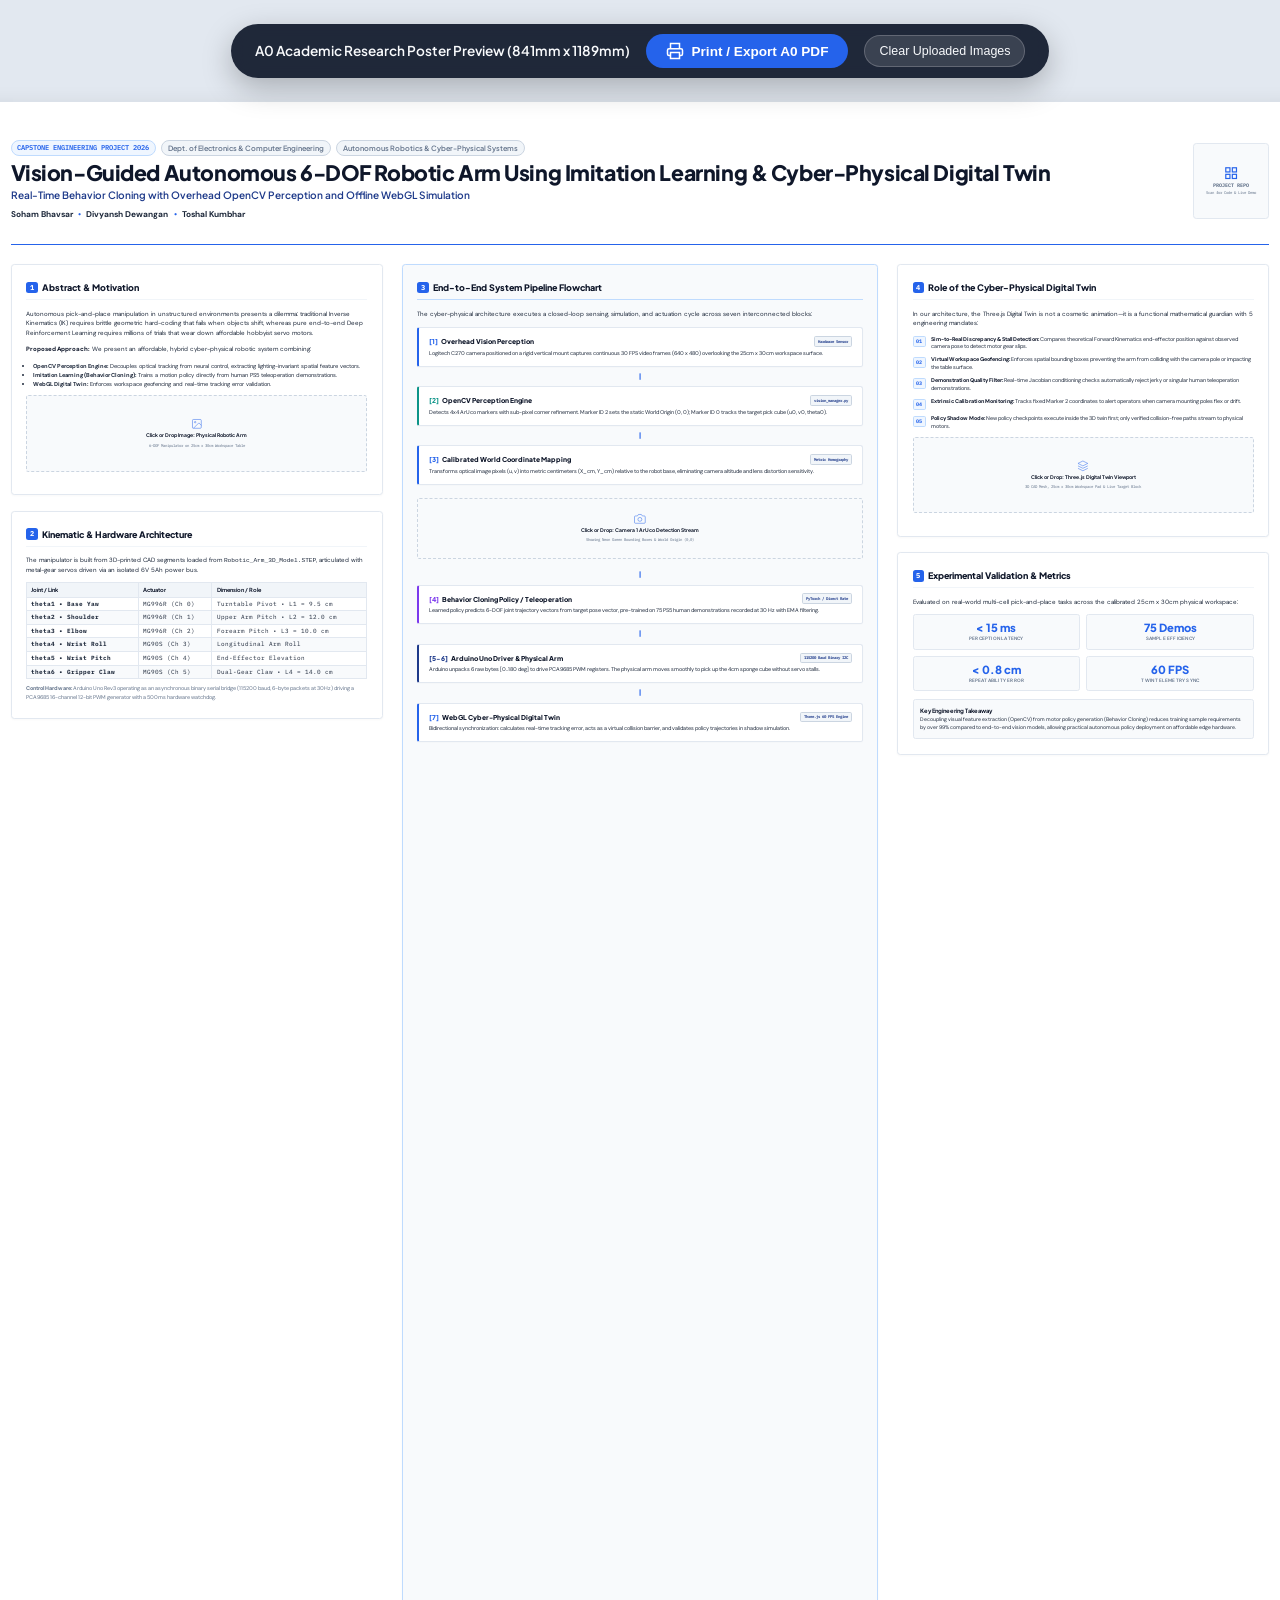
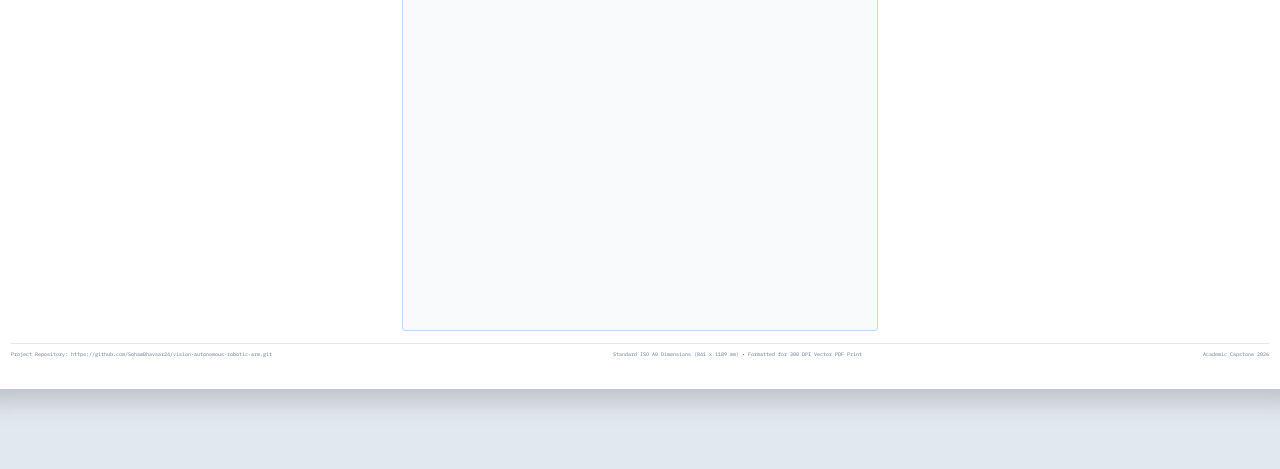
==== poster/index.html @ 055e3428 "feat(poster): decouple A0 poster into dedicated server on port 8055" ====
<!DOCTYPE html>
<html lang="en">
<head>
  <meta charset="UTF-8">
  <meta name="viewport" content="width=device-width, initial-scale=1.0">
  <title>A0 Research Poster • Vision-Guided Autonomous 6-DOF Robotic Arm</title>
  
  <link rel="preconnect" href="https://fonts.googleapis.com">
  <link rel="preconnect" href="https://fonts.gstatic.com" crossorigin>
  <link href="https://fonts.googleapis.com/css2?family=DM+Sans:ital,opsz,wght@0,9..40,400;0,9..40,600;0,9..40,700;1,9..40,400&family=IBM+Plex+Mono:wght@500;600&family=Plus+Jakarta+Sans:wght@500;600;700;800&display=swap" rel="stylesheet">

  <style>
    /* CSS PAGED MEDIA & EXACT A0 DIMENSIONS (841mm x 1189mm) */
    @page {
      size: 841mm 1189mm;
      margin: 0;
    }

    :root {
      --bg-poster: #FFFFFF;
      --bg-card: #FFFFFF;
      --bg-card-subtle: #F8FAFC;
      --border-card: #E2E8F0;
      --border-accent: #CBD5E1;
      --text-title: #0F172A;
      --text-main: #1E293B;
      --text-muted: #64748B;
      --text-light: #94A3B8;
      --accent-tech: #2563EB;
      --accent-teal: #0D9488;
      --accent-navy: #1E3A8A;
      --accent-purple: #7C3AED;
      --accent-amber: #D97706;
      --font-display: 'Plus Jakarta Sans', -apple-system, BlinkMacSystemFont, sans-serif;
      --font-body: 'DM Sans', -apple-system, BlinkMacSystemFont, sans-serif;
      --font-mono: 'IBM Plex Mono', monospace;
    }

    * {
      box-sizing: border-box;
      margin: 0;
      padding: 0;
      -webkit-print-color-adjust: exact !important;
      print-color-adjust: exact !important;
    }

    body {
      background-color: #E2E8F0;
      color: var(--text-main);
      font-family: var(--font-body);
      line-height: 1.5;
      display: flex;
      flex-direction: column;
      align-items: center;
      padding: 24px 0 80px 0;
    }

    .screen-toolbar {
      position: sticky;
      top: 16px;
      z-index: 1000;
      background: rgba(15, 23, 42, 0.92);
      backdrop-filter: blur(12px);
      padding: 10px 24px;
      border-radius: 40px;
      display: flex;
      align-items: center;
      gap: 16px;
      box-shadow: 0 10px 30px rgba(0, 0, 0, 0.25);
      margin-bottom: 24px;
    }

    .screen-toolbar span {
      color: #F8FAFC;
      font-size: 0.85rem;
      font-weight: 600;
      font-family: var(--font-display);
    }

    .btn-print {
      background: var(--accent-tech);
      color: #FFFFFF;
      border: none;
      padding: 8px 20px;
      border-radius: 20px;
      font-weight: 700;
      font-size: 0.85rem;
      cursor: pointer;
      display: flex;
      align-items: center;
      gap: 8px;
      transition: background 0.2s ease, transform 0.1s ease;
    }

    .btn-print:hover {
      background: #1D4ED8;
      transform: translateY(-1px);
    }

    .btn-reset {
      background: rgba(255, 255, 255, 0.12);
      color: #F8FAFC;
      border: 1px solid rgba(255, 255, 255, 0.2);
      padding: 8px 14px;
      border-radius: 20px;
      font-size: 0.78rem;
      cursor: pointer;
    }

    .btn-reset:hover {
      background: rgba(255, 255, 255, 0.2);
    }

    .poster-sheet {
      width: 841mm;
      min-height: 1189mm;
      max-height: 1189mm;
      background: var(--bg-poster);
      box-shadow: 0 25px 60px rgba(0, 0, 0, 0.18);
      position: relative;
      display: flex;
      flex-direction: column;
      padding: 24mm 24mm 20mm 24mm;
      overflow: hidden;
    }

    @media screen {
      body {
        transform-origin: top center;
      }
      .poster-sheet {
        zoom: 0.42;
      }
    }

    @media print {
      body {
        background: #FFFFFF !important;
        padding: 0 !important;
        margin: 0 !important;
      }
      .screen-toolbar {
        display: none !important;
      }
      .poster-sheet {
        zoom: 1 !important;
        box-shadow: none !important;
        width: 841mm !important;
        height: 1189mm !important;
        padding: 24mm 24mm 20mm 24mm !important;
      }
      .image-upload-overlay {
        display: none !important;
      }
      .image-slot-empty {
        border-style: solid !important;
        border-color: #E2E8F0 !important;
        background: #F8FAFC !important;
      }
    }

    .poster-header {
      border-bottom: 3.5px solid var(--accent-tech);
      padding-bottom: 14mm;
      margin-bottom: 12mm;
      display: grid;
      grid-template-columns: 1fr auto;
      gap: 20mm;
      align-items: center;
    }

    .header-badge-row {
      display: flex;
      align-items: center;
      gap: 12px;
      margin-bottom: 10px;
    }

    .tech-badge {
      display: inline-flex;
      align-items: center;
      gap: 6px;
      padding: 4px 14px;
      background: #EFF6FF;
      color: var(--accent-tech);
      border: 1.5px solid #BFDBFE;
      border-radius: 20px;
      font-family: var(--font-mono);
      font-size: 13pt;
      font-weight: 600;
    }

    .dept-badge {
      display: inline-flex;
      align-items: center;
      padding: 4px 14px;
      background: #F1F5F9;
      color: var(--text-muted);
      border: 1.5px solid #CBD5E1;
      border-radius: 20px;
      font-family: var(--font-display);
      font-size: 13pt;
      font-weight: 600;
    }

    .poster-title {
      font-family: var(--font-display);
      font-size: 38pt;
      font-weight: 800;
      line-height: 1.14;
      color: var(--text-title);
      letter-spacing: -0.02em;
      margin-bottom: 8px;
    }

    .poster-subtitle {
      font-family: var(--font-display);
      font-size: 18pt;
      font-weight: 600;
      color: var(--accent-navy);
      margin-bottom: 14px;
    }

    .poster-authors {
      font-size: 15pt;
      color: var(--text-main);
      font-weight: 600;
    }

    .poster-authors span {
      color: var(--accent-tech);
      margin: 0 8px;
    }

    .header-logo-box {
      text-align: right;
      display: flex;
      flex-direction: column;
      align-items: flex-end;
      gap: 8px;
    }

    .qr-placeholder {
      width: 48mm;
      height: 48mm;
      border: 2px solid var(--border-card);
      border-radius: 8px;
      background: #F8FAFC;
      display: flex;
      flex-direction: column;
      align-items: center;
      justify-content: center;
      font-family: var(--font-mono);
      font-size: 9pt;
      color: var(--text-muted);
      text-align: center;
      padding: 8px;
    }

    .poster-grid {
      display: grid;
      grid-template-columns: 1fr 1.28fr 1fr;
      gap: 12mm;
      flex: 1;
    }

    .poster-column {
      display: flex;
      flex-direction: column;
      gap: 10mm;
    }

    .poster-card {
      background: var(--bg-card);
      border: 2px solid var(--border-card);
      border-radius: 8px;
      padding: 10mm 9mm;
      position: relative;
      box-shadow: 0 2px 6px rgba(0, 0, 0, 0.03);
    }

    .poster-card.highlight {
      border-color: #BFDBFE;
      background: #F8FAFC;
    }

    .card-heading {
      font-family: var(--font-display);
      font-size: 16pt;
      font-weight: 800;
      color: var(--text-title);
      display: flex;
      align-items: center;
      gap: 10px;
      margin-bottom: 6mm;
      border-bottom: 2px solid #F1F5F9;
      padding-bottom: 3mm;
    }

    .card-heading .heading-num {
      background: var(--accent-tech);
      color: #FFFFFF;
      width: 28px;
      height: 28px;
      border-radius: 6px;
      display: inline-flex;
      align-items: center;
      justify-content: center;
      font-size: 12pt;
      font-family: var(--font-mono);
      font-weight: 700;
    }

    .card-text {
      font-size: 11pt;
      color: var(--text-main);
      line-height: 1.6;
      margin-bottom: 4mm;
    }

    .card-text strong {
      color: var(--text-title);
      font-weight: 700;
    }

    .specs-table {
      width: 100%;
      border-collapse: collapse;
      font-size: 10pt;
      margin: 4mm 0;
    }

    .specs-table th {
      background: #F1F5F9;
      color: var(--text-title);
      font-family: var(--font-display);
      font-weight: 700;
      text-align: left;
      padding: 6px 10px;
      border: 1px solid var(--border-card);
    }

    .specs-table td {
      padding: 5px 10px;
      border: 1px solid var(--border-card);
      font-family: var(--font-mono);
      color: var(--text-main);
    }

    .specs-table tr:nth-child(even) {
      background: #F8FAFC;
    }

    .flowchart-container {
      display: flex;
      flex-direction: column;
      gap: 4.5mm;
    }

    .flow-block {
      background: #FFFFFF;
      border: 2px solid var(--border-card);
      border-left: 6px solid var(--accent-tech);
      border-radius: 6px;
      padding: 5mm 6mm;
      box-shadow: 0 2px 4px rgba(0, 0, 0, 0.02);
      position: relative;
    }

    .flow-block.accent-teal {
      border-left-color: var(--accent-teal);
    }

    .flow-block.accent-navy {
      border-left-color: var(--accent-navy);
    }

    .flow-block.accent-purple {
      border-left-color: var(--accent-purple);
    }

    .flow-block-header {
      display: flex;
      justify-content: space-between;
      align-items: center;
      margin-bottom: 2mm;
    }

    .flow-block-title {
      font-family: var(--font-display);
      font-size: 12pt;
      font-weight: 800;
      color: var(--text-title);
      display: flex;
      align-items: center;
      gap: 8px;
    }

    .flow-block-tag {
      font-family: var(--font-mono);
      font-size: 8pt;
      font-weight: 600;
      background: #F1F5F9;
      color: var(--accent-navy);
      padding: 2px 8px;
      border-radius: 4px;
      border: 1px solid #CBD5E1;
    }

    .flow-block-desc {
      font-size: 9.8pt;
      color: var(--text-main);
      line-height: 1.45;
    }

    .flow-arrow-down {
      display: flex;
      justify-content: center;
      align-items: center;
      color: var(--accent-tech);
      font-weight: 800;
      font-size: 14pt;
      margin: -2mm 0;
    }

    .metrics-grid {
      display: grid;
      grid-template-columns: 1fr 1fr;
      gap: 4mm;
      margin-top: 3mm;
    }

    .metric-card {
      background: #F8FAFC;
      border: 1.5px solid var(--border-card);
      border-radius: 6px;
      padding: 4mm;
      text-align: center;
    }

    .metric-val {
      font-family: var(--font-display);
      font-size: 20pt;
      font-weight: 800;
      color: var(--accent-tech);
      line-height: 1.1;
    }

    .metric-label {
      font-size: 8.5pt;
      color: var(--text-muted);
      font-weight: 600;
      text-transform: uppercase;
      letter-spacing: 0.04em;
      margin-top: 3px;
    }

    .twin-function-item {
      display: flex;
      gap: 10px;
      margin-bottom: 3.5mm;
      align-items: flex-start;
    }

    .twin-fn-num {
      background: #EFF6FF;
      color: var(--accent-tech);
      font-family: var(--font-mono);
      font-size: 9pt;
      font-weight: 700;
      padding: 2px 7px;
      border-radius: 4px;
      border: 1px solid #BFDBFE;
      margin-top: 1px;
    }

    .twin-fn-body {
      font-size: 9.8pt;
      color: var(--text-main);
      line-height: 1.4;
    }

    .twin-fn-body strong {
      color: var(--text-title);
    }

    .image-slot {
      position: relative;
      width: 100%;
      height: 48mm;
      border: 2px dashed #CBD5E1;
      border-radius: 6px;
      background: #F8FAFC;
      overflow: hidden;
      margin: 4mm 0;
      display: flex;
      flex-direction: column;
      align-items: center;
      justify-content: center;
      cursor: pointer;
      transition: border-color 0.2s, background-color 0.2s;
    }

    .image-slot:hover {
      border-color: var(--accent-tech);
      background-color: #EFF6FF;
    }

    .image-slot.has-image {
      border-style: solid;
      border-color: var(--border-card);
      background: #FFFFFF;
    }

    .image-slot img {
      width: 100%;
      height: 100%;
      object-fit: cover;
      display: none;
    }

    .image-slot.has-image img {
      display: block;
    }

    .image-slot-empty {
      display: flex;
      flex-direction: column;
      align-items: center;
      justify-content: center;
      padding: 10px;
      text-align: center;
      gap: 6px;
      pointer-events: none;
    }

    .image-slot.has-image .image-slot-empty {
      display: none;
    }

    .slot-icon {
      width: 28px;
      height: 28px;
      stroke: var(--accent-tech);
      fill: none;
    }

    .slot-label {
      font-size: 9pt;
      font-weight: 700;
      color: var(--text-title);
      font-family: var(--font-display);
    }

    .slot-hint {
      font-size: 7.5pt;
      color: var(--text-muted);
      font-family: var(--font-mono);
    }

    .image-upload-overlay {
      position: absolute;
      bottom: 6px;
      right: 6px;
      background: rgba(15, 23, 42, 0.85);
      color: #FFFFFF;
      font-size: 7.5pt;
      font-family: var(--font-mono);
      padding: 3px 8px;
      border-radius: 4px;
      opacity: 0;
      transition: opacity 0.2s ease;
      pointer-events: none;
    }

    .image-slot:hover .image-upload-overlay {
      opacity: 1;
    }

    .hidden-file-input {
      display: none;
    }

    .poster-footer {
      border-top: 2px solid var(--border-card);
      margin-top: 8mm;
      padding-top: 4mm;
      display: flex;
      justify-content: space-between;
      align-items: center;
      font-size: 8.5pt;
      color: var(--text-muted);
      font-family: var(--font-mono);
    }
  </style>
</head>
<body>

  <div class="screen-toolbar">
    <span>A0 Academic Research Poster Preview (841mm x 1189mm)</span>
    <button class="btn-print" onclick="window.print()">
      <svg width="18" height="18" viewBox="0 0 24 24" fill="none" stroke="currentColor" stroke-width="2"><path d="M6 9V2h12v7"></path><path d="M6 18H4a2 2 0 0 1-2-2v-5a2 2 0 0 1 2-2h16a2 2 0 0 1 2 2v5a2 2 0 0 1-2 2h-2"></path><rect x="6" y="14" width="12" height="8"></rect></svg>
      Print / Export A0 PDF
    </button>
    <button class="btn-reset" onclick="resetAllImages()">Clear Uploaded Images</button>
  </div>

  <div class="poster-sheet" id="posterRoot">

    <header class="poster-header">
      <div>
        <div class="header-badge-row">
          <span class="tech-badge">CAPSTONE ENGINEERING PROJECT 2026</span>
          <span class="dept-badge">Dept. of Electronics & Computer Engineering</span>
          <span class="dept-badge">Autonomous Robotics & Cyber-Physical Systems</span>
        </div>
        <h1 class="poster-title">
          Vision-Guided Autonomous 6-DOF Robotic Arm Using Imitation Learning & Cyber-Physical Digital Twin
        </h1>
        <div class="poster-subtitle">
          Real-Time Behavior Cloning with Overhead OpenCV Perception and Offline WebGL Simulation
        </div>
        <div class="poster-authors">
          <strong>Soham Bhavsar</strong> <span>•</span> 
          <strong>Divyansh Dewangan</strong> <span>•</span> 
          <strong>Toshal Kumbhar</strong>
        </div>
      </div>

      <div class="header-logo-box">
        <div class="qr-placeholder">
          <svg width="34" height="34" viewBox="0 0 24 24" fill="none" stroke="#2563EB" stroke-width="2" style="margin-bottom: 4px;"><rect x="3" y="3" width="7" height="7"></rect><rect x="14" y="3" width="7" height="7"></rect><rect x="14" y="14" width="7" height="7"></rect><rect x="3" y="14" width="7" height="7"></rect></svg>
          <div><strong>PROJECT REPO</strong></div>
          <div style="font-size: 7.5pt; color: #64748B;">Scan for Code & Live Demo</div>
        </div>
      </div>
    </header>

    <div class="poster-grid">

      <div class="poster-column">

        <section class="poster-card">
          <h2 class="card-heading">
            <span class="heading-num">1</span> Abstract & Motivation
          </h2>
          <p class="card-text">
            Autonomous pick-and-place manipulation in unstructured environments presents a dilemma: traditional Inverse Kinematics (IK) requires brittle geometric hard-coding that fails when objects shift, whereas pure end-to-end Deep Reinforcement Learning requires millions of trials that wear down affordable hobbyist servo motors.
          </p>
          <p class="card-text">
            <strong>Proposed Approach:</strong> We present an affordable, hybrid cyber-physical robotic system combining:
          </p>
          <ul style="font-size: 10.2pt; padding-left: 18px; margin-bottom: 4mm; color: var(--text-main); line-height: 1.6;">
            <li><strong>OpenCV Perception Engine:</strong> Decouples optical tracking from neural control, extracting lighting-invariant spatial feature vectors.</li>
            <li><strong>Imitation Learning (Behavior Cloning):</strong> Trains a motion policy directly from human PS5 teleoperation demonstrations.</li>
            <li><strong>WebGL Digital Twin:</strong> Enforces workspace geofencing and real-time tracking error validation.</li>
          </ul>

          <div class="image-slot" id="slot-robot" onclick="triggerFileInput('input-robot')">
            <input type="file" id="input-robot" class="hidden-file-input" accept="image/*" onchange="handleFileSelect(event, 'slot-robot')">
            <img src="" alt="Physical Robot Arm Setup" id="img-slot-robot">
            <div class="image-slot-empty">
              <svg class="slot-icon" viewBox="0 0 24 24"><rect x="3" y="3" width="18" height="18" rx="2" ry="2"></rect><circle cx="8.5" cy="8.5" r="1.5"></circle><polyline points="21 15 16 10 5 21"></polyline></svg>
              <div class="slot-label">Click or Drop Image: Physical Robotic Arm</div>
              <div class="slot-hint">6-DOF Manipulator on 25cm x 30cm Workspace Table</div>
            </div>
            <div class="image-upload-overlay">Change Image</div>
          </div>
        </section>

        <section class="poster-card">
          <h2 class="card-heading">
            <span class="heading-num">2</span> Kinematic & Hardware Architecture
          </h2>
          <p class="card-text">
            The manipulator is built from 3D-printed CAD segments loaded from <code>Robotic_Arm_3D_Model.STEP</code>, articulated with metal-gear servos driven via an isolated 6V 5Ah power bus.
          </p>

          <table class="specs-table">
            <thead>
              <tr>
                <th>Joint / Link</th>
                <th>Actuator</th>
                <th>Dimension / Role</th>
              </tr>
            </thead>
            <tbody>
              <tr>
                <td><strong>theta1 • Base Yaw</strong></td>
                <td>MG996R (Ch 0)</td>
                <td>Turntable Pivot • L1 = 9.5 cm</td>
              </tr>
              <tr>
                <td><strong>theta2 • Shoulder</strong></td>
                <td>MG996R (Ch 1)</td>
                <td>Upper Arm Pitch • L2 = 12.0 cm</td>
              </tr>
              <tr>
                <td><strong>theta3 • Elbow</strong></td>
                <td>MG996R (Ch 2)</td>
                <td>Forearm Pitch • L3 = 10.0 cm</td>
              </tr>
              <tr>
                <td><strong>theta4 • Wrist Roll</strong></td>
                <td>MG90S (Ch 3)</td>
                <td>Longitudinal Arm Roll</td>
              </tr>
              <tr>
                <td><strong>theta5 • Wrist Pitch</strong></td>
                <td>MG90S (Ch 4)</td>
                <td>End-Effector Elevation</td>
              </tr>
              <tr>
                <td><strong>theta6 • Gripper Claw</strong></td>
                <td>MG90S (Ch 5)</td>
                <td>Dual-Gear Claw • L4 = 14.0 cm</td>
              </tr>
            </tbody>
          </table>

          <div style="margin-top: 3mm; font-size: 9.8pt; color: var(--text-muted); line-height: 1.5;">
            <strong>Control Hardware:</strong> Arduino Uno Rev3 operating as an asynchronous binary serial bridge (115200 baud, 6-byte packets at 30Hz) driving a PCA9685 16-channel 12-bit PWM generator with a 500ms hardware watchdog.
          </div>
        </section>

      </div>

      <div class="poster-column">

        <section class="poster-card highlight" style="flex: 1;">
          <h2 class="card-heading" style="border-bottom-color: #BFDBFE;">
            <span class="heading-num">3</span> End-to-End System Pipeline Flowchart
          </h2>
          <p class="card-text" style="margin-bottom: 5mm;">
            The cyber-physical architecture executes a closed-loop sensing, simulation, and actuation cycle across seven interconnected blocks:
          </p>

          <div class="flowchart-container">

            <div class="flow-block">
              <div class="flow-block-header">
                <span class="flow-block-title">
                  <span style="color: var(--accent-tech);">[1]</span> Overhead Vision Perception
                </span>
                <span class="flow-block-tag">Hardware Sensor</span>
              </div>
              <p class="flow-block-desc">
                Logitech C270 camera positioned on a rigid vertical mount captures continuous 30 FPS video frames (640 x 480) overlooking the 25cm x 30cm workspace surface.
              </p>
            </div>

            <div class="flow-arrow-down">|</div>

            <div class="flow-block accent-teal">
              <div class="flow-block-header">
                <span class="flow-block-title">
                  <span style="color: var(--accent-teal);">[2]</span> OpenCV Perception Engine
                </span>
                <span class="flow-block-tag">vision_manager.py</span>
              </div>
              <p class="flow-block-desc">
                Detects 4x4 ArUco markers with sub-pixel corner refinement. Marker ID 2 sets the static World Origin (0, 0); Marker ID 0 tracks the target pick cube (u0, v0, theta0).
              </p>
            </div>

            <div class="flow-arrow-down">|</div>

            <div class="flow-block">
              <div class="flow-block-header">
                <span class="flow-block-title">
                  <span style="color: var(--accent-tech);">[3]</span> Calibrated World Coordinate Mapping
                </span>
                <span class="flow-block-tag">Metric Homography</span>
              </div>
              <p class="flow-block-desc">
                Transforms optical image pixels (u, v) into metric centimeters (X_cm, Y_cm) relative to the robot base, eliminating camera altitude and lens distortion sensitivity.
              </p>
            </div>

            <div class="image-slot" style="height: 38mm;" id="slot-vision" onclick="triggerFileInput('input-vision')">
              <input type="file" id="input-vision" class="hidden-file-input" accept="image/*" onchange="handleFileSelect(event, 'slot-vision')">
              <img src="" alt="Perception Stream with Bounding Box" id="img-slot-vision">
              <div class="image-slot-empty">
                <svg class="slot-icon" viewBox="0 0 24 24"><path d="M23 19a2 2 0 0 1-2 2H3a2 2 0 0 1-2-2V8a2 2 0 0 1 2-2h4l2-3h6l2 3h4a2 2 0 0 1 2 2z"></path><circle cx="12" cy="13" r="4"></circle></svg>
                <div class="slot-label">Click or Drop: Camera 1 ArUco Detection Stream</div>
                <div class="slot-hint">Showing Neon Green Bounding Boxes & World Origin (0,0)</div>
              </div>
              <div class="image-upload-overlay">Change Image</div>
            </div>

            <div class="flow-arrow-down">|</div>

            <div class="flow-block accent-purple">
              <div class="flow-block-header">
                <span class="flow-block-title">
                  <span style="color: var(--accent-purple);">[4]</span> Behavior Cloning Policy / Teleoperation
                </span>
                <span class="flow-block-tag">PyTorch / Direct Rate</span>
              </div>
              <p class="flow-block-desc">
                Learned policy predicts 6-DOF joint trajectory vectors from target pose vector, pre-trained on 75 PS5 human demonstrations recorded at 30 Hz with EMA filtering.
              </p>
            </div>

            <div class="flow-arrow-down">|</div>

            <div class="flow-block accent-navy">
              <div class="flow-block-header">
                <span class="flow-block-title">
                  <span style="color: var(--accent-navy);">[5-6]</span> Arduino Uno Driver & Physical Arm
                </span>
                <span class="flow-block-tag">115200 Baud Binary I2C</span>
              </div>
              <p class="flow-block-desc">
                Arduino unpacks 6 raw bytes [0..180 deg] to drive PCA9685 PWM registers. The physical arm moves smoothly to pick up the 4cm sponge cube without servo stalls.
              </p>
            </div>

            <div class="flow-arrow-down">|</div>

            <div class="flow-block">
              <div class="flow-block-header">
                <span class="flow-block-title">
                  <span style="color: var(--accent-tech);">[7]</span> WebGL Cyber-Physical Digital Twin
                </span>
                <span class="flow-block-tag">Three.js 60 FPS Engine</span>
              </div>
              <p class="flow-block-desc">
                Bidirectional synchronization: calculates real-time tracking error, acts as a virtual collision barrier, and validates policy trajectories in shadow simulation.
              </p>
            </div>

          </div>
        </section>

      </div>

      <div class="poster-column">

        <section class="poster-card">
          <h2 class="card-heading">
            <span class="heading-num">4</span> Role of the Cyber-Physical Digital Twin
          </h2>
          <p class="card-text">
            In our architecture, the Three.js Digital Twin is not a cosmetic animation—it is a functional mathematical guardian with 5 engineering mandates:
          </p>

          <div class="twin-function-item">
            <span class="twin-fn-num">01</span>
            <div class="twin-fn-body">
              <strong>Sim-to-Real Discrepancy & Stall Detection:</strong> Compares theoretical Forward Kinematics end-effector position against observed camera pose to detect motor gear slips.
            </div>
          </div>

          <div class="twin-function-item">
            <span class="twin-fn-num">02</span>
            <div class="twin-fn-body">
              <strong>Virtual Workspace Geofencing:</strong> Enforces spatial bounding boxes preventing the arm from colliding with the camera pole or impacting the table surface.
            </div>
          </div>

          <div class="twin-function-item">
            <span class="twin-fn-num">03</span>
            <div class="twin-fn-body">
              <strong>Demonstration Quality Filter:</strong> Real-time Jacobian conditioning checks automatically reject jerky or singular human teleoperation demonstrations.
            </div>
          </div>

          <div class="twin-function-item">
            <span class="twin-fn-num">04</span>
            <div class="twin-fn-body">
              <strong>Extrinsic Calibration Monitoring:</strong> Tracks fixed Marker 2 coordinates to alert operators when camera mounting poles flex or drift.
            </div>
          </div>

          <div class="twin-function-item">
            <span class="twin-fn-num">05</span>
            <div class="twin-fn-body">
              <strong>Policy Shadow Mode:</strong> New policy checkpoints execute inside the 3D twin first; only verified collision-free paths stream to physical motors.
            </div>
          </div>

          <div class="image-slot" id="slot-twin" onclick="triggerFileInput('input-twin')">
            <input type="file" id="input-twin" class="hidden-file-input" accept="image/*" onchange="handleFileSelect(event, 'slot-twin')">
            <img src="" alt="Three.js Digital Twin Viewport" id="img-slot-twin">
            <div class="image-slot-empty">
              <svg class="slot-icon" viewBox="0 0 24 24"><polygon points="12 2 2 7 12 12 22 7 12 2"></polygon><polyline points="2 17 12 22 22 17"></polyline><polyline points="2 12 12 17 22 12"></polyline></svg>
              <div class="slot-label">Click or Drop: Three.js Digital Twin Viewport</div>
              <div class="slot-hint">3D CAD Mesh, 25cm x 30cm Workspace Pad & Live Target Block</div>
            </div>
            <div class="image-upload-overlay">Change Image</div>
          </div>
        </section>

        <section class="poster-card">
          <h2 class="card-heading">
            <span class="heading-num">5</span> Experimental Validation & Metrics
          </h2>
          <p class="card-text">
            Evaluated on real-world multi-cell pick-and-place tasks across the calibrated 25cm x 30cm physical workspace:
          </p>

          <div class="metrics-grid">
            <div class="metric-card">
              <div class="metric-val">&lt; 15 ms</div>
              <div class="metric-label">Perception Latency</div>
            </div>
            <div class="metric-card">
              <div class="metric-val">75 Demos</div>
              <div class="metric-label">Sample Efficiency</div>
            </div>
            <div class="metric-card">
              <div class="metric-val">&lt; 0.8 cm</div>
              <div class="metric-label">Repeatability Error</div>
            </div>
            <div class="metric-card">
              <div class="metric-val">60 FPS</div>
              <div class="metric-label">Twin Telemetry Sync</div>
            </div>
          </div>

          <div style="margin-top: 5mm; background: #F8FAFC; border: 1px solid var(--border-card); border-radius: 6px; padding: 4mm;">
            <div style="font-family: var(--font-display); font-size: 10.5pt; font-weight: 700; color: var(--text-title); margin-bottom: 2px;">
              Key Engineering Takeaway
            </div>
            <p style="font-size: 9.3pt; color: var(--text-main); line-height: 1.45;">
              Decoupling visual feature extraction (OpenCV) from motor policy generation (Behavior Cloning) reduces training sample requirements by over 99% compared to end-to-end vision models, allowing practical autonomous policy deployment on affordable edge hardware.
            </p>
          </div>
        </section>

      </div>

    </div>

    <footer class="poster-footer">
      <div>Project Repository: https://github.com/SohamBhavsar24/vision-autonomous-robotic-arm.git</div>
      <div>Standard ISO A0 Dimensions (841 x 1189 mm) • Formatted for 300 DPI Vector PDF Print</div>
      <div>Academic Capstone 2026</div>
    </footer>

  </div>

  <script>
    const STORAGE_KEY_PREFIX = 'dt_poster_img_';

    function triggerFileInput(inputId) {
      const input = document.getElementById(inputId);
      if (input) input.click();
    }

    function handleFileSelect(event, slotId) {
      const file = event.target.files[0];
      if (!file) return;

      const reader = new FileReader();
      reader.onload = function(e) {
        const base64Data = e.target.result;
        setImageInSlot(slotId, base64Data);
        try {
          localStorage.setItem(STORAGE_KEY_PREFIX + slotId, base64Data);
        } catch (err) {
          console.warn('Image size too large for localStorage caching:', err);
        }
      };
      reader.readAsDataURL(file);
    }

    function setImageInSlot(slotId, src) {
      const slot = document.getElementById(slotId);
      const img = document.getElementById('img-' + slotId);
      if (slot && img) {
        img.src = src;
        slot.classList.add('has-image');
      }
    }

    function loadSavedImages() {
      ['slot-robot', 'slot-vision', 'slot-twin'].forEach(slotId => {
        try {
          const cached = localStorage.getItem(STORAGE_KEY_PREFIX + slotId);
          if (cached) {
            setImageInSlot(slotId, cached);
          }
        } catch (e) {}
      });
    }

    function resetAllImages() {
      if (confirm('Clear all uploaded images from poster preview?')) {
        ['slot-robot', 'slot-vision', 'slot-twin'].forEach(slotId => {
          localStorage.removeItem(STORAGE_KEY_PREFIX + slotId);
          const slot = document.getElementById(slotId);
          const img = document.getElementById('img-' + slotId);
          if (slot && img) {
            img.src = '';
            slot.classList.remove('has-image');
          }
        });
      }
    }

    document.addEventListener('DOMContentLoaded', () => {
      loadSavedImages();

      ['slot-robot', 'slot-vision', 'slot-twin'].forEach(slotId => {
        const slot = document.getElementById(slotId);
        if (!slot) return;

        ['dragenter', 'dragover'].forEach(evt => {
          slot.addEventListener(evt, (e) => {
            e.preventDefault();
            e.stopPropagation();
            slot.style.borderColor = '#2563EB';
            slot.style.backgroundColor = '#EFF6FF';
          });
        });

        ['dragleave', 'drop'].forEach(evt => {
          slot.addEventListener(evt, (e) => {
            e.preventDefault();
            e.stopPropagation();
            slot.style.borderColor = '';
            slot.style.backgroundColor = '';
          });
        });

        slot.addEventListener('drop', (e) => {
          const dt = e.dataTransfer;
          const files = dt.files;
          if (files && files.length > 0) {
            const input = slot.querySelector('input[type="file"]');
            if (input) {
              input.files = files;
              handleFileSelect({ target: input }, slotId);
            }
          }
        });
      });
    });
  </script>
</body>
</html>
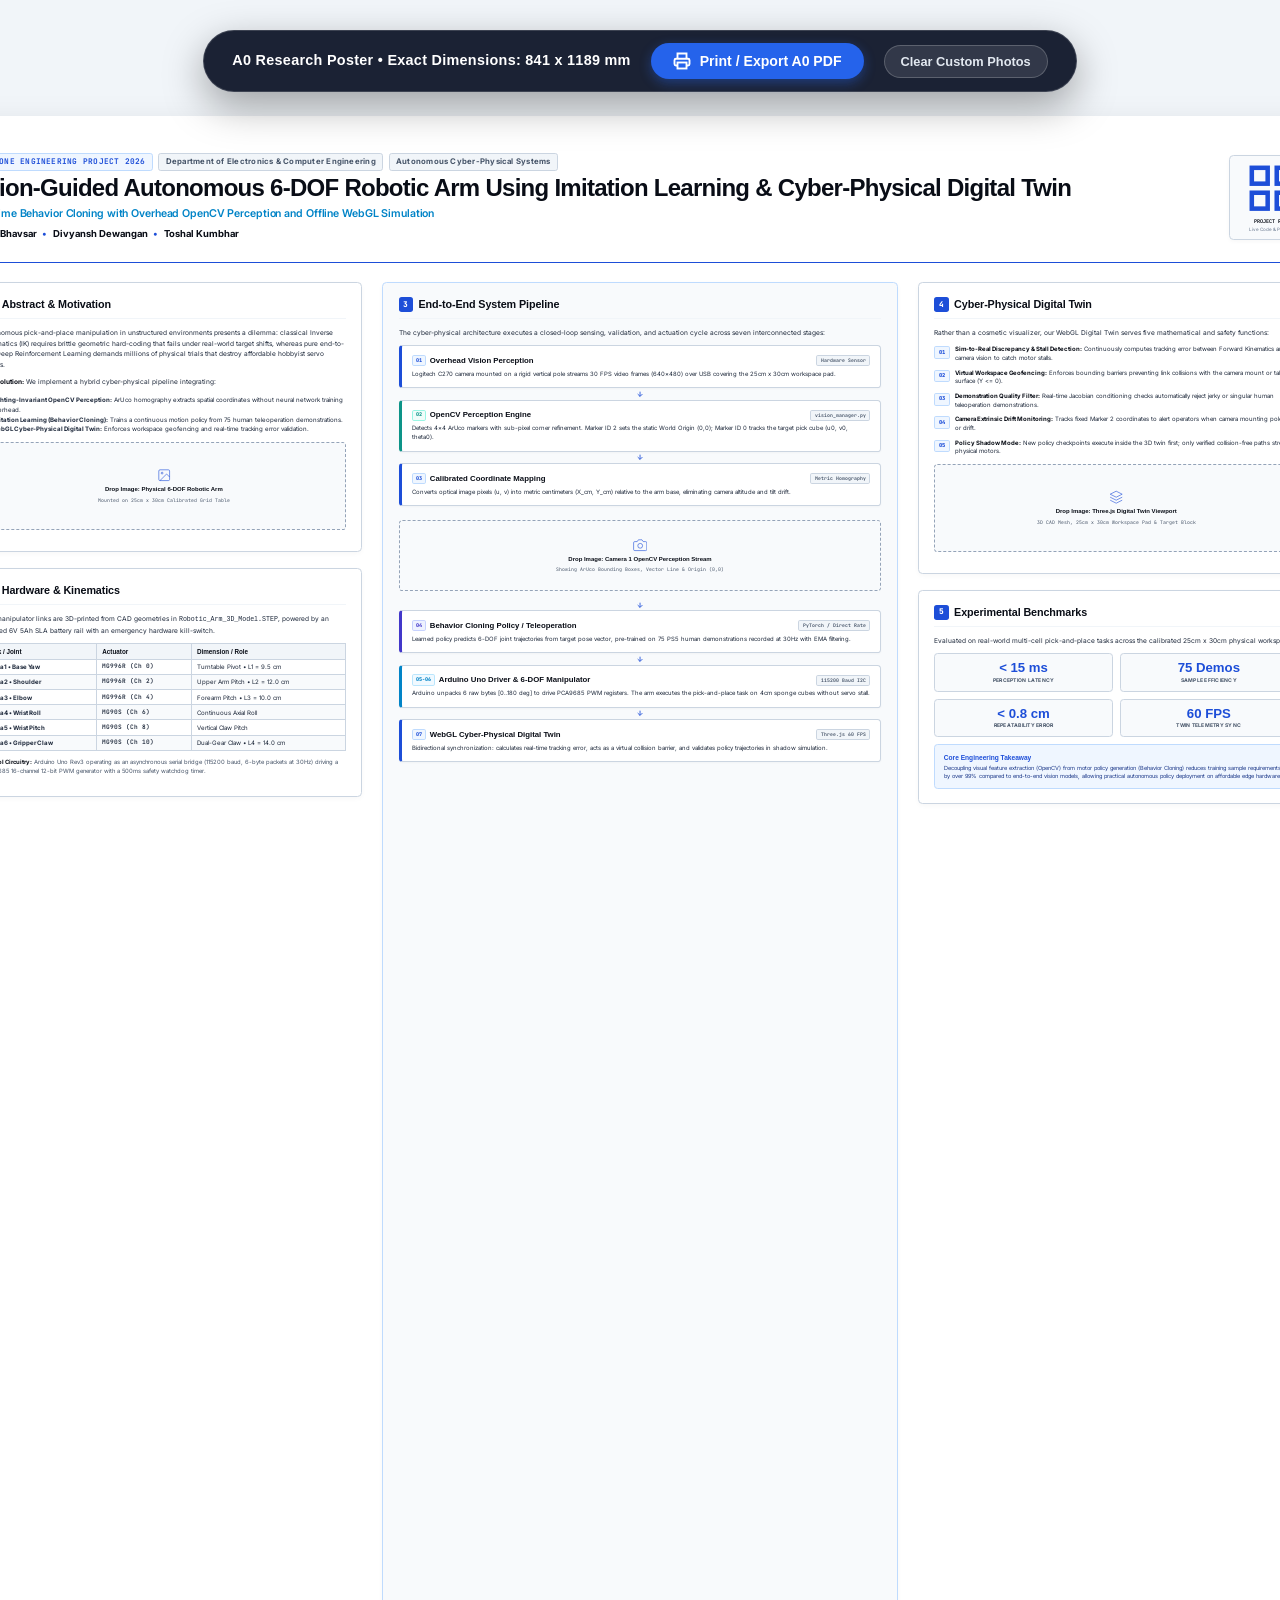
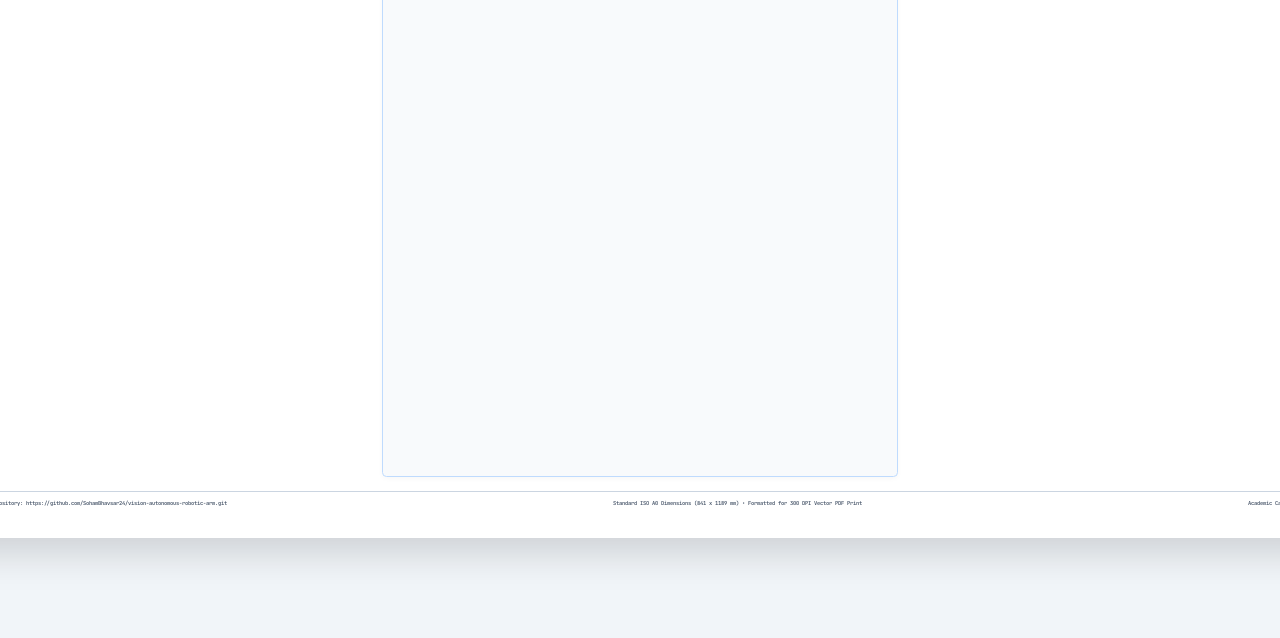
==== commit 91b0e931: "style(poster): overhaul typography, visual hierarchy and high-contrast clean white aesthetic" ====
--- a/poster/index.html
+++ b/poster/index.html
@@ -3,37 +3,45 @@
 <head>
   <meta charset="UTF-8">
   <meta name="viewport" content="width=device-width, initial-scale=1.0">
-  <title>A0 Research Poster • Vision-Guided Autonomous 6-DOF Robotic Arm</title>
+  <title>Academic Research Poster • Vision-Guided Autonomous 6-DOF Robotic Arm</title>
   
   <link rel="preconnect" href="https://fonts.googleapis.com">
   <link rel="preconnect" href="https://fonts.gstatic.com" crossorigin>
-  <link href="https://fonts.googleapis.com/css2?family=DM+Sans:ital,opsz,wght@0,9..40,400;0,9..40,600;0,9..40,700;1,9..40,400&family=IBM+Plex+Mono:wght@500;600&family=Plus+Jakarta+Sans:wght@500;600;700;800&display=swap" rel="stylesheet">
+  <link href="https://fonts.googleapis.com/css2?family=Cabinet+Grotesk:wght@700;800;900&family=Inter:wght@400;500;600;700&family=JetBrains+Mono:wght@500;700&display=swap" rel="stylesheet">
 
   <style>
-    /* CSS PAGED MEDIA & EXACT A0 DIMENSIONS (841mm x 1189mm) */
+    /* ==========================================================================
+       A0 PRINT MEDIA SPECIFICATION (841mm x 1189mm • 1 : 1.4142 Portrait)
+       ========================================================================== */
     @page {
       size: 841mm 1189mm;
       margin: 0;
     }
 
     :root {
-      --bg-poster: #FFFFFF;
+      --bg-canvas: #F1F5F9;
+      --bg-sheet: #FFFFFF;
       --bg-card: #FFFFFF;
-      --bg-card-subtle: #F8FAFC;
-      --border-card: #E2E8F0;
-      --border-accent: #CBD5E1;
-      --text-title: #0F172A;
+      --bg-card-tint: #F8FAFC;
+      --bg-navy: #0F172A;
+      
+      --border-card: #CBD5E1;
+      --border-subtle: #E2E8F0;
+      
+      --text-hero: #090D16;
       --text-main: #1E293B;
-      --text-muted: #64748B;
+      --text-muted: #475569;
       --text-light: #94A3B8;
-      --accent-tech: #2563EB;
+      
+      --accent-blue: #1D4ED8;
+      --accent-cyan: #0284C7;
       --accent-teal: #0D9488;
-      --accent-navy: #1E3A8A;
-      --accent-purple: #7C3AED;
+      --accent-indigo: #4338CA;
       --accent-amber: #D97706;
-      --font-display: 'Plus Jakarta Sans', -apple-system, BlinkMacSystemFont, sans-serif;
-      --font-body: 'DM Sans', -apple-system, BlinkMacSystemFont, sans-serif;
-      --font-mono: 'IBM Plex Mono', monospace;
+      
+      --font-display: 'Cabinet Grotesk', -apple-system, BlinkMacSystemFont, sans-serif;
+      --font-body: 'Inter', -apple-system, BlinkMacSystemFont, sans-serif;
+      --font-mono: 'JetBrains Mono', monospace;
     }
 
     * {
@@ -45,91 +53,96 @@
     }
 
     body {
-      background-color: #E2E8F0;
+      background-color: var(--bg-canvas);
       color: var(--text-main);
       font-family: var(--font-body);
       line-height: 1.5;
       display: flex;
       flex-direction: column;
       align-items: center;
-      padding: 24px 0 80px 0;
-    }
-
-    .screen-toolbar {
+      padding: 30px 0 100px 0;
+    }
+
+    /* Floating Quick Bar (Hidden during Print) */
+    .screen-nav {
       position: sticky;
-      top: 16px;
+      top: 18px;
       z-index: 1000;
-      background: rgba(15, 23, 42, 0.92);
-      backdrop-filter: blur(12px);
-      padding: 10px 24px;
-      border-radius: 40px;
-      display: flex;
-      align-items: center;
-      gap: 16px;
-      box-shadow: 0 10px 30px rgba(0, 0, 0, 0.25);
+      background: rgba(15, 23, 42, 0.95);
+      backdrop-filter: blur(16px);
+      padding: 12px 28px;
+      border-radius: 50px;
+      display: flex;
+      align-items: center;
+      gap: 20px;
+      box-shadow: 0 14px 40px rgba(0, 0, 0, 0.35);
       margin-bottom: 24px;
-    }
-
-    .screen-toolbar span {
-      color: #F8FAFC;
-      font-size: 0.85rem;
-      font-weight: 600;
+      border: 1px solid rgba(255, 255, 255, 0.15);
+    }
+
+    .screen-nav span {
+      color: #FFFFFF;
+      font-size: 0.9rem;
+      font-weight: 700;
       font-family: var(--font-display);
-    }
-
-    .btn-print {
-      background: var(--accent-tech);
+      letter-spacing: 0.02em;
+    }
+
+    .btn-action-primary {
+      background: #2563EB;
       color: #FFFFFF;
       border: none;
-      padding: 8px 20px;
-      border-radius: 20px;
+      padding: 9px 22px;
+      border-radius: 30px;
       font-weight: 700;
-      font-size: 0.85rem;
+      font-size: 0.88rem;
       cursor: pointer;
       display: flex;
       align-items: center;
-      gap: 8px;
-      transition: background 0.2s ease, transform 0.1s ease;
-    }
-
-    .btn-print:hover {
+      gap: 9px;
+      transition: all 0.2s ease;
+      box-shadow: 0 4px 12px rgba(37, 99, 235, 0.4);
+    }
+
+    .btn-action-primary:hover {
       background: #1D4ED8;
       transform: translateY(-1px);
     }
 
-    .btn-reset {
-      background: rgba(255, 255, 255, 0.12);
-      color: #F8FAFC;
+    .btn-action-secondary {
+      background: rgba(255, 255, 255, 0.1);
+      color: #E2E8F0;
       border: 1px solid rgba(255, 255, 255, 0.2);
-      padding: 8px 14px;
-      border-radius: 20px;
-      font-size: 0.78rem;
+      padding: 8px 16px;
+      border-radius: 30px;
+      font-size: 0.8rem;
+      font-weight: 600;
       cursor: pointer;
-    }
-
-    .btn-reset:hover {
+      transition: background 0.2s ease;
+    }
+
+    .btn-action-secondary:hover {
       background: rgba(255, 255, 255, 0.2);
-    }
-
+      color: #FFFFFF;
+    }
+
+    /* Master Poster Sheet */
     .poster-sheet {
       width: 841mm;
-      min-height: 1189mm;
+      height: 1189mm;
       max-height: 1189mm;
-      background: var(--bg-poster);
-      box-shadow: 0 25px 60px rgba(0, 0, 0, 0.18);
+      background: var(--bg-sheet);
+      box-shadow: 0 35px 80px rgba(0, 0, 0, 0.15);
       position: relative;
       display: flex;
       flex-direction: column;
-      padding: 24mm 24mm 20mm 24mm;
+      padding: 22mm 24mm 18mm 24mm;
       overflow: hidden;
     }
 
     @media screen {
-      body {
-        transform-origin: top center;
-      }
       .poster-sheet {
-        zoom: 0.42;
+        zoom: 0.45;
       }
     }
 
@@ -139,7 +152,7 @@
         padding: 0 !important;
         margin: 0 !important;
       }
-      .screen-toolbar {
+      .screen-nav {
         display: none !important;
       }
       .poster-sheet {
@@ -147,379 +160,233 @@
         box-shadow: none !important;
         width: 841mm !important;
         height: 1189mm !important;
-        padding: 24mm 24mm 20mm 24mm !important;
+        padding: 22mm 24mm 18mm 24mm !important;
       }
-      .image-upload-overlay {
+      .slot-overlay {
         display: none !important;
       }
       .image-slot-empty {
-        border-style: solid !important;
+        background: #F8FAFC !important;
         border-color: #E2E8F0 !important;
-        background: #F8FAFC !important;
       }
     }
 
+    /* ==========================================================================
+       HEADER HERO SECTION
+       ========================================================================== */
     .poster-header {
-      border-bottom: 3.5px solid var(--accent-tech);
-      padding-bottom: 14mm;
-      margin-bottom: 12mm;
       display: grid;
       grid-template-columns: 1fr auto;
       gap: 20mm;
       align-items: center;
-    }
-
-    .header-badge-row {
+      padding-bottom: 12mm;
+      border-bottom: 4px solid var(--accent-blue);
+      margin-bottom: 11mm;
+      position: relative;
+    }
+
+    .badge-pill-row {
       display: flex;
       align-items: center;
       gap: 12px;
       margin-bottom: 10px;
     }
 
-    .tech-badge {
-      display: inline-flex;
-      align-items: center;
-      gap: 6px;
-      padding: 4px 14px;
-      background: #EFF6FF;
-      color: var(--accent-tech);
-      border: 1.5px solid #BFDBFE;
-      border-radius: 20px;
+    .badge-pill {
       font-family: var(--font-mono);
       font-size: 13pt;
-      font-weight: 600;
-    }
-
-    .dept-badge {
-      display: inline-flex;
-      align-items: center;
+      font-weight: 700;
       padding: 4px 14px;
+      border-radius: 6px;
+      letter-spacing: 0.03em;
+    }
+
+    .badge-pill.blue {
+      background: #EFF6FF;
+      color: var(--accent-blue);
+      border: 1.5px solid #BFDBFE;
+    }
+
+    .badge-pill.slate {
       background: #F1F5F9;
       color: var(--text-muted);
       border: 1.5px solid #CBD5E1;
-      border-radius: 20px;
+      font-family: var(--font-body);
+    }
+
+    .hero-title {
       font-family: var(--font-display);
+      font-size: 40pt;
+      font-weight: 900;
+      line-height: 1.12;
+      color: var(--text-hero);
+      letter-spacing: -0.03em;
+      margin-bottom: 8px;
+    }
+
+    .hero-subtitle {
+      font-family: var(--font-body);
+      font-size: 18pt;
+      font-weight: 600;
+      color: var(--accent-cyan);
+      margin-bottom: 12px;
+      letter-spacing: -0.01em;
+    }
+
+    .author-row {
+      font-size: 16pt;
+      color: var(--text-main);
+      font-weight: 600;
+    }
+
+    .author-row strong {
+      color: var(--text-hero);
+    }
+
+    .author-row span {
+      color: var(--accent-blue);
+      margin: 0 8px;
+    }
+
+    .header-qr-card {
+      width: 50mm;
+      height: 50mm;
+      background: #F8FAFC;
+      border: 2px solid var(--border-card);
+      border-radius: 10px;
+      display: flex;
+      flex-direction: column;
+      align-items: center;
+      justify-content: center;
+      text-align: center;
+      padding: 8px;
+      gap: 4px;
+      box-shadow: 0 4px 10px rgba(0,0,0,0.03);
+    }
+
+    .header-qr-card svg {
+      width: 32mm;
+      height: 32mm;
+    }
+
+    .header-qr-card .qr-label {
+      font-family: var(--font-mono);
+      font-size: 8.5pt;
+      font-weight: 700;
+      color: var(--text-hero);
+    }
+
+    /* ==========================================================================
+       THREE-COLUMN BALANCED LAYOUT
+       ========================================================================== */
+    .columns-wrapper {
+      display: grid;
+      grid-template-columns: 1fr 1.3fr 1fr;
+      gap: 12mm;
+      flex: 1;
+    }
+
+    .col {
+      display: flex;
+      flex-direction: column;
+      gap: 9mm;
+    }
+
+    /* Card Panels */
+    .card-panel {
+      background: var(--bg-card);
+      border: 2px solid var(--border-card);
+      border-radius: 10px;
+      padding: 8mm 9mm;
+      box-shadow: 0 4px 12px rgba(15, 23, 42, 0.03);
+      position: relative;
+    }
+
+    .card-panel.tinted {
+      background: var(--bg-card-tint);
+      border-color: #BFDBFE;
+    }
+
+    .panel-header {
+      display: flex;
+      align-items: center;
+      gap: 12px;
+      margin-bottom: 5mm;
+      border-bottom: 2.5px solid #F1F5F9;
+      padding-bottom: 3.5mm;
+    }
+
+    .panel-num {
+      background: var(--accent-blue);
+      color: #FFFFFF;
+      font-family: var(--font-mono);
       font-size: 13pt;
-      font-weight: 600;
-    }
-
-    .poster-title {
-      font-family: var(--font-display);
-      font-size: 38pt;
       font-weight: 800;
-      line-height: 1.14;
-      color: var(--text-title);
-      letter-spacing: -0.02em;
-      margin-bottom: 8px;
-    }
-
-    .poster-subtitle {
+      width: 32px;
+      height: 32px;
+      border-radius: 6px;
+      display: flex;
+      align-items: center;
+      justify-content: center;
+    }
+
+    .panel-title {
       font-family: var(--font-display);
       font-size: 18pt;
-      font-weight: 600;
-      color: var(--accent-navy);
-      margin-bottom: 14px;
-    }
-
-    .poster-authors {
-      font-size: 15pt;
+      font-weight: 900;
+      color: var(--text-hero);
+      letter-spacing: -0.01em;
+    }
+
+    .body-copy {
+      font-size: 11pt;
       color: var(--text-main);
-      font-weight: 600;
-    }
-
-    .poster-authors span {
-      color: var(--accent-tech);
-      margin: 0 8px;
-    }
-
-    .header-logo-box {
-      text-align: right;
-      display: flex;
-      flex-direction: column;
-      align-items: flex-end;
-      gap: 8px;
-    }
-
-    .qr-placeholder {
-      width: 48mm;
-      height: 48mm;
-      border: 2px solid var(--border-card);
+      line-height: 1.62;
+      margin-bottom: 4mm;
+    }
+
+    .body-copy strong {
+      color: var(--text-hero);
+      font-weight: 700;
+    }
+
+    /* Interactive Image Containers */
+    .image-box {
+      width: 100%;
+      height: 52mm;
+      border: 2px dashed #94A3B8;
       border-radius: 8px;
       background: #F8FAFC;
-      display: flex;
-      flex-direction: column;
-      align-items: center;
-      justify-content: center;
-      font-family: var(--font-mono);
-      font-size: 9pt;
-      color: var(--text-muted);
-      text-align: center;
-      padding: 8px;
-    }
-
-    .poster-grid {
-      display: grid;
-      grid-template-columns: 1fr 1.28fr 1fr;
-      gap: 12mm;
-      flex: 1;
-    }
-
-    .poster-column {
-      display: flex;
-      flex-direction: column;
-      gap: 10mm;
-    }
-
-    .poster-card {
-      background: var(--bg-card);
-      border: 2px solid var(--border-card);
-      border-radius: 8px;
-      padding: 10mm 9mm;
       position: relative;
-      box-shadow: 0 2px 6px rgba(0, 0, 0, 0.03);
-    }
-
-    .poster-card.highlight {
-      border-color: #BFDBFE;
-      background: #F8FAFC;
-    }
-
-    .card-heading {
-      font-family: var(--font-display);
-      font-size: 16pt;
-      font-weight: 800;
-      color: var(--text-title);
-      display: flex;
-      align-items: center;
-      gap: 10px;
-      margin-bottom: 6mm;
-      border-bottom: 2px solid #F1F5F9;
-      padding-bottom: 3mm;
-    }
-
-    .card-heading .heading-num {
-      background: var(--accent-tech);
-      color: #FFFFFF;
-      width: 28px;
-      height: 28px;
-      border-radius: 6px;
-      display: inline-flex;
-      align-items: center;
-      justify-content: center;
-      font-size: 12pt;
-      font-family: var(--font-mono);
-      font-weight: 700;
-    }
-
-    .card-text {
-      font-size: 11pt;
-      color: var(--text-main);
-      line-height: 1.6;
-      margin-bottom: 4mm;
-    }
-
-    .card-text strong {
-      color: var(--text-title);
-      font-weight: 700;
-    }
-
-    .specs-table {
-      width: 100%;
-      border-collapse: collapse;
-      font-size: 10pt;
-      margin: 4mm 0;
-    }
-
-    .specs-table th {
-      background: #F1F5F9;
-      color: var(--text-title);
-      font-family: var(--font-display);
-      font-weight: 700;
-      text-align: left;
-      padding: 6px 10px;
-      border: 1px solid var(--border-card);
-    }
-
-    .specs-table td {
-      padding: 5px 10px;
-      border: 1px solid var(--border-card);
-      font-family: var(--font-mono);
-      color: var(--text-main);
-    }
-
-    .specs-table tr:nth-child(even) {
-      background: #F8FAFC;
-    }
-
-    .flowchart-container {
-      display: flex;
-      flex-direction: column;
-      gap: 4.5mm;
-    }
-
-    .flow-block {
-      background: #FFFFFF;
-      border: 2px solid var(--border-card);
-      border-left: 6px solid var(--accent-tech);
-      border-radius: 6px;
-      padding: 5mm 6mm;
-      box-shadow: 0 2px 4px rgba(0, 0, 0, 0.02);
-      position: relative;
-    }
-
-    .flow-block.accent-teal {
-      border-left-color: var(--accent-teal);
-    }
-
-    .flow-block.accent-navy {
-      border-left-color: var(--accent-navy);
-    }
-
-    .flow-block.accent-purple {
-      border-left-color: var(--accent-purple);
-    }
-
-    .flow-block-header {
-      display: flex;
-      justify-content: space-between;
-      align-items: center;
-      margin-bottom: 2mm;
-    }
-
-    .flow-block-title {
-      font-family: var(--font-display);
-      font-size: 12pt;
-      font-weight: 800;
-      color: var(--text-title);
-      display: flex;
-      align-items: center;
-      gap: 8px;
-    }
-
-    .flow-block-tag {
-      font-family: var(--font-mono);
-      font-size: 8pt;
-      font-weight: 600;
-      background: #F1F5F9;
-      color: var(--accent-navy);
-      padding: 2px 8px;
-      border-radius: 4px;
-      border: 1px solid #CBD5E1;
-    }
-
-    .flow-block-desc {
-      font-size: 9.8pt;
-      color: var(--text-main);
-      line-height: 1.45;
-    }
-
-    .flow-arrow-down {
-      display: flex;
-      justify-content: center;
-      align-items: center;
-      color: var(--accent-tech);
-      font-weight: 800;
-      font-size: 14pt;
-      margin: -2mm 0;
-    }
-
-    .metrics-grid {
-      display: grid;
-      grid-template-columns: 1fr 1fr;
-      gap: 4mm;
-      margin-top: 3mm;
-    }
-
-    .metric-card {
-      background: #F8FAFC;
-      border: 1.5px solid var(--border-card);
-      border-radius: 6px;
-      padding: 4mm;
-      text-align: center;
-    }
-
-    .metric-val {
-      font-family: var(--font-display);
-      font-size: 20pt;
-      font-weight: 800;
-      color: var(--accent-tech);
-      line-height: 1.1;
-    }
-
-    .metric-label {
-      font-size: 8.5pt;
-      color: var(--text-muted);
-      font-weight: 600;
-      text-transform: uppercase;
-      letter-spacing: 0.04em;
-      margin-top: 3px;
-    }
-
-    .twin-function-item {
-      display: flex;
-      gap: 10px;
-      margin-bottom: 3.5mm;
-      align-items: flex-start;
-    }
-
-    .twin-fn-num {
-      background: #EFF6FF;
-      color: var(--accent-tech);
-      font-family: var(--font-mono);
-      font-size: 9pt;
-      font-weight: 700;
-      padding: 2px 7px;
-      border-radius: 4px;
-      border: 1px solid #BFDBFE;
-      margin-top: 1px;
-    }
-
-    .twin-fn-body {
-      font-size: 9.8pt;
-      color: var(--text-main);
-      line-height: 1.4;
-    }
-
-    .twin-fn-body strong {
-      color: var(--text-title);
-    }
-
-    .image-slot {
-      position: relative;
-      width: 100%;
-      height: 48mm;
-      border: 2px dashed #CBD5E1;
-      border-radius: 6px;
-      background: #F8FAFC;
       overflow: hidden;
-      margin: 4mm 0;
+      margin: 4.5mm 0;
       display: flex;
       flex-direction: column;
       align-items: center;
       justify-content: center;
       cursor: pointer;
-      transition: border-color 0.2s, background-color 0.2s;
-    }
-
-    .image-slot:hover {
-      border-color: var(--accent-tech);
-      background-color: #EFF6FF;
-    }
-
-    .image-slot.has-image {
+      transition: all 0.2s ease;
+    }
+
+    .image-box:hover {
+      border-color: var(--accent-blue);
+      background: #EFF6FF;
+    }
+
+    .image-box.active {
       border-style: solid;
       border-color: var(--border-card);
-      background: #FFFFFF;
-    }
-
-    .image-slot img {
+      background: #000000;
+    }
+
+    .image-box img {
       width: 100%;
       height: 100%;
       object-fit: cover;
       display: none;
     }
 
-    .image-slot.has-image img {
+    .image-box.active img {
       display: block;
     }
 
@@ -528,158 +395,377 @@
       flex-direction: column;
       align-items: center;
       justify-content: center;
-      padding: 10px;
       text-align: center;
       gap: 6px;
+      padding: 14px;
       pointer-events: none;
     }
 
-    .image-slot.has-image .image-slot-empty {
+    .image-box.active .image-slot-empty {
       display: none;
     }
 
-    .slot-icon {
-      width: 28px;
-      height: 28px;
-      stroke: var(--accent-tech);
+    .empty-icon {
+      width: 32px;
+      height: 32px;
+      stroke: var(--accent-blue);
       fill: none;
     }
 
-    .slot-label {
-      font-size: 9pt;
-      font-weight: 700;
-      color: var(--text-title);
+    .empty-title {
       font-family: var(--font-display);
-    }
-
-    .slot-hint {
-      font-size: 7.5pt;
+      font-size: 10pt;
+      font-weight: 800;
+      color: var(--text-hero);
+    }
+
+    .empty-sub {
+      font-family: var(--font-mono);
+      font-size: 8pt;
       color: var(--text-muted);
+    }
+
+    .slot-overlay {
+      position: absolute;
+      bottom: 8px;
+      right: 8px;
+      background: rgba(15, 23, 42, 0.88);
+      color: #FFFFFF;
+      font-size: 8pt;
       font-family: var(--font-mono);
-    }
-
-    .image-upload-overlay {
-      position: absolute;
-      bottom: 6px;
-      right: 6px;
-      background: rgba(15, 23, 42, 0.85);
-      color: #FFFFFF;
-      font-size: 7.5pt;
-      font-family: var(--font-mono);
-      padding: 3px 8px;
+      padding: 4px 10px;
       border-radius: 4px;
       opacity: 0;
       transition: opacity 0.2s ease;
       pointer-events: none;
     }
 
-    .image-slot:hover .image-upload-overlay {
+    .image-box:hover .slot-overlay {
       opacity: 1;
     }
 
-    .hidden-file-input {
+    .raw-input {
       display: none;
     }
 
+    /* Hardware Data Table */
+    .data-table {
+      width: 100%;
+      border-collapse: collapse;
+      font-size: 10.2pt;
+      margin: 3.5mm 0;
+    }
+
+    .data-table th {
+      background: #F1F5F9;
+      color: var(--text-hero);
+      font-family: var(--font-display);
+      font-weight: 800;
+      text-align: left;
+      padding: 6px 12px;
+      border: 1px solid var(--border-card);
+      font-size: 10.5pt;
+    }
+
+    .data-table td {
+      padding: 5.5px 12px;
+      border: 1px solid var(--border-card);
+      color: var(--text-main);
+    }
+
+    .data-table td.code-cell {
+      font-family: var(--font-mono);
+      font-weight: 600;
+    }
+
+    .data-table tr:nth-child(even) {
+      background: #F8FAFC;
+    }
+
+    /* ==========================================================================
+       CENTERPIECE 7-BLOCK FLOWCHART
+       ========================================================================== */
+    .flow-tree {
+      display: flex;
+      flex-direction: column;
+      gap: 3.5mm;
+    }
+
+    .flow-node {
+      background: #FFFFFF;
+      border: 2px solid var(--border-card);
+      border-left: 7px solid var(--accent-blue);
+      border-radius: 8px;
+      padding: 5mm 6mm;
+      box-shadow: 0 2px 6px rgba(15, 23, 42, 0.03);
+      position: relative;
+    }
+
+    .flow-node.teal { border-left-color: var(--accent-teal); }
+    .flow-node.cyan { border-left-color: var(--accent-cyan); }
+    .flow-node.indigo { border-left-color: var(--accent-indigo); }
+    .flow-node.amber { border-left-color: var(--accent-amber); }
+
+    .node-header {
+      display: flex;
+      justify-content: space-between;
+      align-items: center;
+      margin-bottom: 2mm;
+    }
+
+    .node-title-group {
+      display: flex;
+      align-items: center;
+      gap: 8px;
+    }
+
+    .node-badge {
+      background: #EFF6FF;
+      color: var(--accent-blue);
+      font-family: var(--font-mono);
+      font-size: 8.5pt;
+      font-weight: 800;
+      padding: 2px 7px;
+      border-radius: 4px;
+      border: 1px solid #BFDBFE;
+    }
+
+    .node-title {
+      font-family: var(--font-display);
+      font-size: 13pt;
+      font-weight: 800;
+      color: var(--text-hero);
+    }
+
+    .node-meta {
+      font-family: var(--font-mono);
+      font-size: 8pt;
+      font-weight: 700;
+      background: #F1F5F9;
+      color: var(--text-muted);
+      padding: 2px 8px;
+      border-radius: 4px;
+      border: 1px solid #CBD5E1;
+    }
+
+    .node-desc {
+      font-size: 9.9pt;
+      color: var(--text-main);
+      line-height: 1.5;
+    }
+
+    .flow-junction {
+      display: flex;
+      justify-content: center;
+      align-items: center;
+      margin: -2.5mm 0;
+      color: var(--accent-blue);
+    }
+
+    .flow-junction svg {
+      width: 18px;
+      height: 18px;
+    }
+
+    /* Digital Twin 5 Mandates List */
+    .mandate-row {
+      display: flex;
+      gap: 12px;
+      margin-bottom: 3.5mm;
+      align-items: flex-start;
+    }
+
+    .mandate-num {
+      background: #EFF6FF;
+      color: var(--accent-blue);
+      font-family: var(--font-mono);
+      font-size: 9pt;
+      font-weight: 800;
+      padding: 3px 8px;
+      border-radius: 4px;
+      border: 1.5px solid #BFDBFE;
+      margin-top: 2px;
+      flex-shrink: 0;
+    }
+
+    .mandate-text {
+      font-size: 10pt;
+      color: var(--text-main);
+      line-height: 1.45;
+    }
+
+    .mandate-text strong {
+      color: var(--text-hero);
+      font-weight: 700;
+    }
+
+    /* Metric Counters */
+    .kpi-row {
+      display: grid;
+      grid-template-columns: 1fr 1fr;
+      gap: 4mm;
+      margin: 4mm 0;
+    }
+
+    .kpi-box {
+      background: #F8FAFC;
+      border: 1.5px solid var(--border-card);
+      border-radius: 8px;
+      padding: 4mm;
+      text-align: center;
+    }
+
+    .kpi-number {
+      font-family: var(--font-display);
+      font-size: 22pt;
+      font-weight: 900;
+      color: var(--accent-blue);
+      line-height: 1.1;
+    }
+
+    .kpi-label {
+      font-size: 8.5pt;
+      font-weight: 700;
+      color: var(--text-muted);
+      text-transform: uppercase;
+      letter-spacing: 0.05em;
+      margin-top: 2px;
+    }
+
+    /* Callout Card */
+    .callout-box {
+      background: #EFF6FF;
+      border: 1.5px solid #BFDBFE;
+      border-radius: 8px;
+      padding: 4.5mm 5mm;
+      margin-top: 3.5mm;
+    }
+
+    .callout-title {
+      font-family: var(--font-display);
+      font-size: 11pt;
+      font-weight: 800;
+      color: var(--accent-blue);
+      margin-bottom: 2px;
+    }
+
+    .callout-text {
+      font-size: 9.4pt;
+      color: #1E3A8A;
+      line-height: 1.48;
+    }
+
+    /* Footer Metadata */
     .poster-footer {
-      border-top: 2px solid var(--border-card);
+      border-top: 2.5px solid var(--border-card);
       margin-top: 8mm;
-      padding-top: 4mm;
+      padding-top: 4.5mm;
       display: flex;
       justify-content: space-between;
       align-items: center;
-      font-size: 8.5pt;
+      font-size: 9pt;
       color: var(--text-muted);
       font-family: var(--font-mono);
+      font-weight: 600;
     }
   </style>
 </head>
 <body>
 
-  <div class="screen-toolbar">
-    <span>A0 Academic Research Poster Preview (841mm x 1189mm)</span>
-    <button class="btn-print" onclick="window.print()">
-      <svg width="18" height="18" viewBox="0 0 24 24" fill="none" stroke="currentColor" stroke-width="2"><path d="M6 9V2h12v7"></path><path d="M6 18H4a2 2 0 0 1-2-2v-5a2 2 0 0 1 2-2h16a2 2 0 0 1 2 2v5a2 2 0 0 1-2 2h-2"></path><rect x="6" y="14" width="12" height="8"></rect></svg>
+  <!-- Floating Print Toolbar -->
+  <div class="screen-nav">
+    <span>A0 Research Poster • Exact Dimensions: 841 x 1189 mm</span>
+    <button class="btn-action-primary" onclick="window.print()">
+      <svg width="18" height="18" viewBox="0 0 24 24" fill="none" stroke="currentColor" stroke-width="2.5"><path d="M6 9V2h12v7"></path><path d="M6 18H4a2 2 0 0 1-2-2v-5a2 2 0 0 1 2-2h16a2 2 0 0 1 2 2v5a2 2 0 0 1-2 2h-2"></path><rect x="6" y="14" width="12" height="8"></rect></svg>
       Print / Export A0 PDF
     </button>
-    <button class="btn-reset" onclick="resetAllImages()">Clear Uploaded Images</button>
+    <button class="btn-action-secondary" onclick="resetImages()">Clear Custom Photos</button>
   </div>
 
+  <!-- Physical A0 Sheet -->
   <div class="poster-sheet" id="posterRoot">
 
+    <!-- Header Section -->
     <header class="poster-header">
       <div>
-        <div class="header-badge-row">
-          <span class="tech-badge">CAPSTONE ENGINEERING PROJECT 2026</span>
-          <span class="dept-badge">Dept. of Electronics & Computer Engineering</span>
-          <span class="dept-badge">Autonomous Robotics & Cyber-Physical Systems</span>
+        <div class="badge-pill-row">
+          <span class="badge-pill blue">CAPSTONE ENGINEERING PROJECT 2026</span>
+          <span class="badge-pill slate">Department of Electronics & Computer Engineering</span>
+          <span class="badge-pill slate">Autonomous Cyber-Physical Systems</span>
         </div>
-        <h1 class="poster-title">
+        <h1 class="hero-title">
           Vision-Guided Autonomous 6-DOF Robotic Arm Using Imitation Learning & Cyber-Physical Digital Twin
         </h1>
-        <div class="poster-subtitle">
+        <div class="hero-subtitle">
           Real-Time Behavior Cloning with Overhead OpenCV Perception and Offline WebGL Simulation
         </div>
-        <div class="poster-authors">
-          <strong>Soham Bhavsar</strong> <span>•</span> 
-          <strong>Divyansh Dewangan</strong> <span>•</span> 
+        <div class="author-row">
+          <strong>Soham Bhavsar</strong> <span>•</span>
+          <strong>Divyansh Dewangan</strong> <span>•</span>
           <strong>Toshal Kumbhar</strong>
         </div>
       </div>
 
-      <div class="header-logo-box">
-        <div class="qr-placeholder">
-          <svg width="34" height="34" viewBox="0 0 24 24" fill="none" stroke="#2563EB" stroke-width="2" style="margin-bottom: 4px;"><rect x="3" y="3" width="7" height="7"></rect><rect x="14" y="3" width="7" height="7"></rect><rect x="14" y="14" width="7" height="7"></rect><rect x="3" y="14" width="7" height="7"></rect></svg>
-          <div><strong>PROJECT REPO</strong></div>
-          <div style="font-size: 7.5pt; color: #64748B;">Scan for Code & Live Demo</div>
-        </div>
+      <div class="header-qr-card">
+        <svg viewBox="0 0 24 24" fill="none" stroke="#1D4ED8" stroke-width="2"><rect x="3" y="3" width="7" height="7"></rect><rect x="14" y="3" width="7" height="7"></rect><rect x="14" y="14" width="7" height="7"></rect><rect x="3" y="14" width="7" height="7"></rect></svg>
+        <div class="qr-label">PROJECT REPO</div>
+        <div style="font-size: 7.5pt; color: #64748B;">Live Code & Pipeline</div>
       </div>
     </header>
 
-    <div class="poster-grid">
-
-      <div class="poster-column">
-
-        <section class="poster-card">
-          <h2 class="card-heading">
-            <span class="heading-num">1</span> Abstract & Motivation
-          </h2>
-          <p class="card-text">
-            Autonomous pick-and-place manipulation in unstructured environments presents a dilemma: traditional Inverse Kinematics (IK) requires brittle geometric hard-coding that fails when objects shift, whereas pure end-to-end Deep Reinforcement Learning requires millions of trials that wear down affordable hobbyist servo motors.
+    <!-- 3-Column Layout -->
+    <div class="columns-wrapper">
+
+      <!-- =================================================================
+           COLUMN 1: ABSTRACT & PHYSICAL ROBOTIC HARDWARE
+           ================================================================= -->
+      <div class="col">
+
+        <!-- Card 1: Abstract -->
+        <section class="card-panel">
+          <div class="panel-header">
+            <span class="panel-num">1</span>
+            <h2 class="panel-title">Abstract & Motivation</h2>
+          </div>
+          <p class="body-copy">
+            Autonomous pick-and-place manipulation in unstructured environments presents a dilemma: classical Inverse Kinematics (IK) requires brittle geometric hard-coding that fails under real-world target shifts, whereas pure end-to-end Deep Reinforcement Learning demands millions of physical trials that destroy affordable hobbyist servo motors.
           </p>
-          <p class="card-text">
-            <strong>Proposed Approach:</strong> We present an affordable, hybrid cyber-physical robotic system combining:
+          <p class="body-copy">
+            <strong>The Solution:</strong> We implement a hybrid cyber-physical pipeline integrating:
           </p>
-          <ul style="font-size: 10.2pt; padding-left: 18px; margin-bottom: 4mm; color: var(--text-main); line-height: 1.6;">
-            <li><strong>OpenCV Perception Engine:</strong> Decouples optical tracking from neural control, extracting lighting-invariant spatial feature vectors.</li>
-            <li><strong>Imitation Learning (Behavior Cloning):</strong> Trains a motion policy directly from human PS5 teleoperation demonstrations.</li>
-            <li><strong>WebGL Digital Twin:</strong> Enforces workspace geofencing and real-time tracking error validation.</li>
+          <ul style="font-size: 10.2pt; padding-left: 20px; line-height: 1.6; color: var(--text-main); margin-bottom: 4mm;">
+            <li><strong>Lighting-Invariant OpenCV Perception:</strong> ArUco homography extracts spatial coordinates without neural network training overhead.</li>
+            <li><strong>Imitation Learning (Behavior Cloning):</strong> Trains a continuous motion policy from 75 human teleoperation demonstrations.</li>
+            <li><strong>WebGL Cyber-Physical Digital Twin:</strong> Enforces workspace geofencing and real-time tracking error validation.</li>
           </ul>
 
-          <div class="image-slot" id="slot-robot" onclick="triggerFileInput('input-robot')">
-            <input type="file" id="input-robot" class="hidden-file-input" accept="image/*" onchange="handleFileSelect(event, 'slot-robot')">
-            <img src="" alt="Physical Robot Arm Setup" id="img-slot-robot">
+          <!-- Image Slot 1: Physical Robotic Arm -->
+          <div class="image-box" id="slot-robot" onclick="triggerUpload('input-robot')">
+            <input type="file" id="input-robot" class="raw-input" accept="image/*" onchange="processUpload(event, 'slot-robot')">
+            <img src="" alt="Physical 6-DOF Robotic Arm Setup" id="img-slot-robot">
             <div class="image-slot-empty">
-              <svg class="slot-icon" viewBox="0 0 24 24"><rect x="3" y="3" width="18" height="18" rx="2" ry="2"></rect><circle cx="8.5" cy="8.5" r="1.5"></circle><polyline points="21 15 16 10 5 21"></polyline></svg>
-              <div class="slot-label">Click or Drop Image: Physical Robotic Arm</div>
-              <div class="slot-hint">6-DOF Manipulator on 25cm x 30cm Workspace Table</div>
-            </div>
-            <div class="image-upload-overlay">Change Image</div>
+              <svg class="empty-icon" viewBox="0 0 24 24"><rect x="3" y="3" width="18" height="18" rx="2" ry="2"></rect><circle cx="8.5" cy="8.5" r="1.5"></circle><polyline points="21 15 16 10 5 21"></polyline></svg>
+              <div class="empty-title">Drop Image: Physical 6-DOF Robotic Arm</div>
+              <div class="empty-sub">Mounted on 25cm x 30cm Calibrated Grid Table</div>
+            </div>
+            <div class="slot-overlay">Click / Drop to Change Photo</div>
           </div>
         </section>
 
-        <section class="poster-card">
-          <h2 class="card-heading">
-            <span class="heading-num">2</span> Kinematic & Hardware Architecture
-          </h2>
-          <p class="card-text">
-            The manipulator is built from 3D-printed CAD segments loaded from <code>Robotic_Arm_3D_Model.STEP</code>, articulated with metal-gear servos driven via an isolated 6V 5Ah power bus.
+        <!-- Card 2: Hardware Architecture -->
+        <section class="card-panel">
+          <div class="panel-header">
+            <span class="panel-num">2</span>
+            <h2 class="panel-title">Hardware & Kinematics</h2>
+          </div>
+          <p class="body-copy">
+            The manipulator links are 3D-printed from CAD geometries in <code>Robotic_Arm_3D_Model.STEP</code>, powered by an isolated 6V 5Ah SLA battery rail with an emergency hardware kill-switch.
           </p>
 
-          <table class="specs-table">
+          <table class="data-table">
             <thead>
               <tr>
-                <th>Joint / Link</th>
+                <th>Link / Joint</th>
                 <th>Actuator</th>
                 <th>Dimension / Role</th>
               </tr>
@@ -687,145 +773,172 @@
             <tbody>
               <tr>
                 <td><strong>theta1 • Base Yaw</strong></td>
-                <td>MG996R (Ch 0)</td>
+                <td class="code-cell">MG996R (Ch 0)</td>
                 <td>Turntable Pivot • L1 = 9.5 cm</td>
               </tr>
               <tr>
                 <td><strong>theta2 • Shoulder</strong></td>
-                <td>MG996R (Ch 1)</td>
+                <td class="code-cell">MG996R (Ch 2)</td>
                 <td>Upper Arm Pitch • L2 = 12.0 cm</td>
               </tr>
               <tr>
                 <td><strong>theta3 • Elbow</strong></td>
-                <td>MG996R (Ch 2)</td>
+                <td class="code-cell">MG996R (Ch 4)</td>
                 <td>Forearm Pitch • L3 = 10.0 cm</td>
               </tr>
               <tr>
                 <td><strong>theta4 • Wrist Roll</strong></td>
-                <td>MG90S (Ch 3)</td>
-                <td>Longitudinal Arm Roll</td>
+                <td class="code-cell">MG90S (Ch 6)</td>
+                <td>Continuous Axial Roll</td>
               </tr>
               <tr>
                 <td><strong>theta5 • Wrist Pitch</strong></td>
-                <td>MG90S (Ch 4)</td>
-                <td>End-Effector Elevation</td>
+                <td class="code-cell">MG90S (Ch 8)</td>
+                <td>Vertical Claw Pitch</td>
               </tr>
               <tr>
                 <td><strong>theta6 • Gripper Claw</strong></td>
-                <td>MG90S (Ch 5)</td>
+                <td class="code-cell">MG90S (Ch 10)</td>
                 <td>Dual-Gear Claw • L4 = 14.0 cm</td>
               </tr>
             </tbody>
           </table>
 
-          <div style="margin-top: 3mm; font-size: 9.8pt; color: var(--text-muted); line-height: 1.5;">
-            <strong>Control Hardware:</strong> Arduino Uno Rev3 operating as an asynchronous binary serial bridge (115200 baud, 6-byte packets at 30Hz) driving a PCA9685 16-channel 12-bit PWM generator with a 500ms hardware watchdog.
-          </div>
+          <p class="body-copy" style="font-size: 9.8pt; color: var(--text-muted); margin-top: 3mm;">
+            <strong>Control Circuitry:</strong> Arduino Uno Rev3 operating as an asynchronous serial bridge (115200 baud, 6-byte packets at 30Hz) driving a PCA9685 16-channel 12-bit PWM generator with a 500ms safety watchdog timer.
+          </p>
         </section>
 
       </div>
 
-      <div class="poster-column">
-
-        <section class="poster-card highlight" style="flex: 1;">
-          <h2 class="card-heading" style="border-bottom-color: #BFDBFE;">
-            <span class="heading-num">3</span> End-to-End System Pipeline Flowchart
-          </h2>
-          <p class="card-text" style="margin-bottom: 5mm;">
-            The cyber-physical architecture executes a closed-loop sensing, simulation, and actuation cycle across seven interconnected blocks:
+      <!-- =================================================================
+           COLUMN 2: 7-BLOCK SYSTEM FLOWCHART (CENTERPIECE)
+           ================================================================= -->
+      <div class="col">
+
+        <section class="card-panel tinted" style="flex: 1;">
+          <div class="panel-header">
+            <span class="panel-num">3</span>
+            <h2 class="panel-title">End-to-End System Pipeline</h2>
+          </div>
+          <p class="body-copy" style="margin-bottom: 4mm;">
+            The cyber-physical architecture executes a closed-loop sensing, validation, and actuation cycle across seven interconnected stages:
           </p>
 
-          <div class="flowchart-container">
-
-            <div class="flow-block">
-              <div class="flow-block-header">
-                <span class="flow-block-title">
-                  <span style="color: var(--accent-tech);">[1]</span> Overhead Vision Perception
-                </span>
-                <span class="flow-block-tag">Hardware Sensor</span>
+          <div class="flow-tree">
+
+            <!-- Block 1 -->
+            <div class="flow-node">
+              <div class="node-header">
+                <div class="node-title-group">
+                  <span class="node-badge">01</span>
+                  <span class="node-title">Overhead Vision Perception</span>
+                </div>
+                <span class="node-meta">Hardware Sensor</span>
               </div>
-              <p class="flow-block-desc">
-                Logitech C270 camera positioned on a rigid vertical mount captures continuous 30 FPS video frames (640 x 480) overlooking the 25cm x 30cm workspace surface.
+              <p class="node-desc">
+                Logitech C270 camera mounted on a rigid vertical pole streams 30 FPS video frames (640x480) over USB covering the 25cm x 30cm workspace pad.
               </p>
             </div>
 
-            <div class="flow-arrow-down">|</div>
-
-            <div class="flow-block accent-teal">
-              <div class="flow-block-header">
-                <span class="flow-block-title">
-                  <span style="color: var(--accent-teal);">[2]</span> OpenCV Perception Engine
-                </span>
-                <span class="flow-block-tag">vision_manager.py</span>
+            <div class="flow-junction">
+              <svg viewBox="0 0 24 24" fill="none" stroke="currentColor" stroke-width="2.5"><line x1="12" y1="5" x2="12" y2="19"></line><polyline points="19 12 12 19 5 12"></polyline></svg>
+            </div>
+
+            <!-- Block 2 -->
+            <div class="flow-node teal">
+              <div class="node-header">
+                <div class="node-title-group">
+                  <span class="node-badge" style="color: var(--accent-teal); border-color: #99F6E4; background: #F0FDFA;">02</span>
+                  <span class="node-title">OpenCV Perception Engine</span>
+                </div>
+                <span class="node-meta">vision_manager.py</span>
               </div>
-              <p class="flow-block-desc">
-                Detects 4x4 ArUco markers with sub-pixel corner refinement. Marker ID 2 sets the static World Origin (0, 0); Marker ID 0 tracks the target pick cube (u0, v0, theta0).
+              <p class="node-desc">
+                Detects 4x4 ArUco markers with sub-pixel corner refinement. Marker ID 2 sets the static World Origin (0,0); Marker ID 0 tracks the target pick cube (u0, v0, theta0).
               </p>
             </div>
 
-            <div class="flow-arrow-down">|</div>
-
-            <div class="flow-block">
-              <div class="flow-block-header">
-                <span class="flow-block-title">
-                  <span style="color: var(--accent-tech);">[3]</span> Calibrated World Coordinate Mapping
-                </span>
-                <span class="flow-block-tag">Metric Homography</span>
+            <div class="flow-junction">
+              <svg viewBox="0 0 24 24" fill="none" stroke="currentColor" stroke-width="2.5"><line x1="12" y1="5" x2="12" y2="19"></line><polyline points="19 12 12 19 5 12"></polyline></svg>
+            </div>
+
+            <!-- Block 3 -->
+            <div class="flow-node">
+              <div class="node-header">
+                <div class="node-title-group">
+                  <span class="node-badge">03</span>
+                  <span class="node-title">Calibrated Coordinate Mapping</span>
+                </div>
+                <span class="node-meta">Metric Homography</span>
               </div>
-              <p class="flow-block-desc">
-                Transforms optical image pixels (u, v) into metric centimeters (X_cm, Y_cm) relative to the robot base, eliminating camera altitude and lens distortion sensitivity.
+              <p class="node-desc">
+                Converts optical image pixels (u, v) into metric centimeters (X_cm, Y_cm) relative to the arm base, eliminating camera altitude and tilt drift.
               </p>
             </div>
 
-            <div class="image-slot" style="height: 38mm;" id="slot-vision" onclick="triggerFileInput('input-vision')">
-              <input type="file" id="input-vision" class="hidden-file-input" accept="image/*" onchange="handleFileSelect(event, 'slot-vision')">
-              <img src="" alt="Perception Stream with Bounding Box" id="img-slot-vision">
+            <!-- Image Slot 2: OpenCV Camera View -->
+            <div class="image-box" style="height: 42mm;" id="slot-vision" onclick="triggerUpload('input-vision')">
+              <input type="file" id="input-vision" class="raw-input" accept="image/*" onchange="processUpload(event, 'slot-vision')">
+              <img src="" alt="OpenCV Camera Stream with ArUco Coordinates" id="img-slot-vision">
               <div class="image-slot-empty">
-                <svg class="slot-icon" viewBox="0 0 24 24"><path d="M23 19a2 2 0 0 1-2 2H3a2 2 0 0 1-2-2V8a2 2 0 0 1 2-2h4l2-3h6l2 3h4a2 2 0 0 1 2 2z"></path><circle cx="12" cy="13" r="4"></circle></svg>
-                <div class="slot-label">Click or Drop: Camera 1 ArUco Detection Stream</div>
-                <div class="slot-hint">Showing Neon Green Bounding Boxes & World Origin (0,0)</div>
+                <svg class="empty-icon" viewBox="0 0 24 24"><path d="M23 19a2 2 0 0 1-2 2H3a2 2 0 0 1-2-2V8a2 2 0 0 1 2-2h4l2-3h6l2 3h4a2 2 0 0 1 2 2z"></path><circle cx="12" cy="13" r="4"></circle></svg>
+                <div class="empty-title">Drop Image: Camera 1 OpenCV Perception Stream</div>
+                <div class="empty-sub">Showing ArUco Bounding Boxes, Vector Line & Origin (0,0)</div>
               </div>
-              <div class="image-upload-overlay">Change Image</div>
-            </div>
-
-            <div class="flow-arrow-down">|</div>
-
-            <div class="flow-block accent-purple">
-              <div class="flow-block-header">
-                <span class="flow-block-title">
-                  <span style="color: var(--accent-purple);">[4]</span> Behavior Cloning Policy / Teleoperation
-                </span>
-                <span class="flow-block-tag">PyTorch / Direct Rate</span>
+              <div class="slot-overlay">Click / Drop to Change Photo</div>
+            </div>
+
+            <div class="flow-junction">
+              <svg viewBox="0 0 24 24" fill="none" stroke="currentColor" stroke-width="2.5"><line x1="12" y1="5" x2="12" y2="19"></line><polyline points="19 12 12 19 5 12"></polyline></svg>
+            </div>
+
+            <!-- Block 4 -->
+            <div class="flow-node indigo">
+              <div class="node-header">
+                <div class="node-title-group">
+                  <span class="node-badge" style="color: var(--accent-indigo); border-color: #C7D2FE; background: #EEF2FF;">04</span>
+                  <span class="node-title">Behavior Cloning Policy / Teleoperation</span>
+                </div>
+                <span class="node-meta">PyTorch / Direct Rate</span>
               </div>
-              <p class="flow-block-desc">
-                Learned policy predicts 6-DOF joint trajectory vectors from target pose vector, pre-trained on 75 PS5 human demonstrations recorded at 30 Hz with EMA filtering.
+              <p class="node-desc">
+                Learned policy predicts 6-DOF joint trajectories from target pose vector, pre-trained on 75 PS5 human demonstrations recorded at 30Hz with EMA filtering.
               </p>
             </div>
 
-            <div class="flow-arrow-down">|</div>
-
-            <div class="flow-block accent-navy">
-              <div class="flow-block-header">
-                <span class="flow-block-title">
-                  <span style="color: var(--accent-navy);">[5-6]</span> Arduino Uno Driver & Physical Arm
-                </span>
-                <span class="flow-block-tag">115200 Baud Binary I2C</span>
+            <div class="flow-junction">
+              <svg viewBox="0 0 24 24" fill="none" stroke="currentColor" stroke-width="2.5"><line x1="12" y1="5" x2="12" y2="19"></line><polyline points="19 12 12 19 5 12"></polyline></svg>
+            </div>
+
+            <!-- Block 5-6 -->
+            <div class="flow-node cyan">
+              <div class="node-header">
+                <div class="node-title-group">
+                  <span class="node-badge" style="color: var(--accent-cyan); border-color: #BAE6FD; background: #F0F9FF;">05-06</span>
+                  <span class="node-title">Arduino Uno Driver & 6-DOF Manipulator</span>
+                </div>
+                <span class="node-meta">115200 Baud I2C</span>
               </div>
-              <p class="flow-block-desc">
-                Arduino unpacks 6 raw bytes [0..180 deg] to drive PCA9685 PWM registers. The physical arm moves smoothly to pick up the 4cm sponge cube without servo stalls.
+              <p class="node-desc">
+                Arduino unpacks 6 raw bytes [0..180 deg] to drive PCA9685 PWM registers. The arm executes the pick-and-place task on 4cm sponge cubes without servo stall.
               </p>
             </div>
 
-            <div class="flow-arrow-down">|</div>
-
-            <div class="flow-block">
-              <div class="flow-block-header">
-                <span class="flow-block-title">
-                  <span style="color: var(--accent-tech);">[7]</span> WebGL Cyber-Physical Digital Twin
-                </span>
-                <span class="flow-block-tag">Three.js 60 FPS Engine</span>
+            <div class="flow-junction">
+              <svg viewBox="0 0 24 24" fill="none" stroke="currentColor" stroke-width="2.5"><line x1="12" y1="5" x2="12" y2="19"></line><polyline points="19 12 12 19 5 12"></polyline></svg>
+            </div>
+
+            <!-- Block 7 -->
+            <div class="flow-node">
+              <div class="node-header">
+                <div class="node-title-group">
+                  <span class="node-badge">07</span>
+                  <span class="node-title">WebGL Cyber-Physical Digital Twin</span>
+                </div>
+                <span class="node-meta">Three.js 60 FPS</span>
               </div>
-              <p class="flow-block-desc">
+              <p class="node-desc">
                 Bidirectional synchronization: calculates real-time tracking error, acts as a virtual collision barrier, and validates policy trajectories in shadow simulation.
               </p>
             </div>
@@ -835,97 +948,103 @@
 
       </div>
 
-      <div class="poster-column">
-
-        <section class="poster-card">
-          <h2 class="card-heading">
-            <span class="heading-num">4</span> Role of the Cyber-Physical Digital Twin
-          </h2>
-          <p class="card-text">
-            In our architecture, the Three.js Digital Twin is not a cosmetic animation—it is a functional mathematical guardian with 5 engineering mandates:
+      <!-- =================================================================
+           COLUMN 3: DIGITAL TWIN SIGNIFICANCE & EXPERIMENTAL METRICS
+           ================================================================= -->
+      <div class="col">
+
+        <!-- Card 4: Digital Twin Roles -->
+        <section class="card-panel">
+          <div class="panel-header">
+            <span class="panel-num">4</span>
+            <h2 class="panel-title">Cyber-Physical Digital Twin</h2>
+          </div>
+          <p class="body-copy">
+            Rather than a cosmetic visualizer, our WebGL Digital Twin serves five mathematical and safety functions:
           </p>
 
-          <div class="twin-function-item">
-            <span class="twin-fn-num">01</span>
-            <div class="twin-fn-body">
-              <strong>Sim-to-Real Discrepancy & Stall Detection:</strong> Compares theoretical Forward Kinematics end-effector position against observed camera pose to detect motor gear slips.
-            </div>
-          </div>
-
-          <div class="twin-function-item">
-            <span class="twin-fn-num">02</span>
-            <div class="twin-fn-body">
-              <strong>Virtual Workspace Geofencing:</strong> Enforces spatial bounding boxes preventing the arm from colliding with the camera pole or impacting the table surface.
-            </div>
-          </div>
-
-          <div class="twin-function-item">
-            <span class="twin-fn-num">03</span>
-            <div class="twin-fn-body">
+          <div class="mandate-row">
+            <span class="mandate-num">01</span>
+            <div class="mandate-text">
+              <strong>Sim-to-Real Discrepancy & Stall Detection:</strong> Continuously computes tracking error between Forward Kinematics and camera vision to catch motor stalls.
+            </div>
+          </div>
+
+          <div class="mandate-row">
+            <span class="mandate-num">02</span>
+            <div class="mandate-text">
+              <strong>Virtual Workspace Geofencing:</strong> Enforces bounding barriers preventing link collisions with the camera mount or table surface (Y <= 0).
+            </div>
+          </div>
+
+          <div class="mandate-row">
+            <span class="mandate-num">03</span>
+            <div class="mandate-text">
               <strong>Demonstration Quality Filter:</strong> Real-time Jacobian conditioning checks automatically reject jerky or singular human teleoperation demonstrations.
             </div>
           </div>
 
-          <div class="twin-function-item">
-            <span class="twin-fn-num">04</span>
-            <div class="twin-fn-body">
-              <strong>Extrinsic Calibration Monitoring:</strong> Tracks fixed Marker 2 coordinates to alert operators when camera mounting poles flex or drift.
-            </div>
-          </div>
-
-          <div class="twin-function-item">
-            <span class="twin-fn-num">05</span>
-            <div class="twin-fn-body">
+          <div class="mandate-row">
+            <span class="mandate-num">04</span>
+            <div class="mandate-text">
+              <strong>Camera Extrinsic Drift Monitoring:</strong> Tracks fixed Marker 2 coordinates to alert operators when camera mounting poles flex or drift.
+            </div>
+          </div>
+
+          <div class="mandate-row">
+            <span class="mandate-num">05</span>
+            <div class="mandate-text">
               <strong>Policy Shadow Mode:</strong> New policy checkpoints execute inside the 3D twin first; only verified collision-free paths stream to physical motors.
             </div>
           </div>
 
-          <div class="image-slot" id="slot-twin" onclick="triggerFileInput('input-twin')">
-            <input type="file" id="input-twin" class="hidden-file-input" accept="image/*" onchange="handleFileSelect(event, 'slot-twin')">
-            <img src="" alt="Three.js Digital Twin Viewport" id="img-slot-twin">
+          <!-- Image Slot 3: Three.js Digital Twin -->
+          <div class="image-box" id="slot-twin" onclick="triggerUpload('input-twin')">
+            <input type="file" id="input-twin" class="raw-input" accept="image/*" onchange="processUpload(event, 'slot-twin')">
+            <img src="" alt="Three.js 3D Digital Twin Viewport" id="img-slot-twin">
             <div class="image-slot-empty">
-              <svg class="slot-icon" viewBox="0 0 24 24"><polygon points="12 2 2 7 12 12 22 7 12 2"></polygon><polyline points="2 17 12 22 22 17"></polyline><polyline points="2 12 12 17 22 12"></polyline></svg>
-              <div class="slot-label">Click or Drop: Three.js Digital Twin Viewport</div>
-              <div class="slot-hint">3D CAD Mesh, 25cm x 30cm Workspace Pad & Live Target Block</div>
-            </div>
-            <div class="image-upload-overlay">Change Image</div>
+              <svg class="empty-icon" viewBox="0 0 24 24"><polygon points="12 2 2 7 12 12 22 7 12 2"></polygon><polyline points="2 17 12 22 22 17"></polyline><polyline points="2 12 12 17 22 12"></polyline></svg>
+              <div class="empty-title">Drop Image: Three.js Digital Twin Viewport</div>
+              <div class="empty-sub">3D CAD Mesh, 25cm x 30cm Workspace Pad & Target Block</div>
+            </div>
+            <div class="slot-overlay">Click / Drop to Change Photo</div>
           </div>
         </section>
 
-        <section class="poster-card">
-          <h2 class="card-heading">
-            <span class="heading-num">5</span> Experimental Validation & Metrics
-          </h2>
-          <p class="card-text">
+        <!-- Card 5: Experimental Results -->
+        <section class="card-panel">
+          <div class="panel-header">
+            <span class="panel-num">5</span>
+            <h2 class="panel-title">Experimental Benchmarks</h2>
+          </div>
+          <p class="body-copy">
             Evaluated on real-world multi-cell pick-and-place tasks across the calibrated 25cm x 30cm physical workspace:
           </p>
 
-          <div class="metrics-grid">
-            <div class="metric-card">
-              <div class="metric-val">&lt; 15 ms</div>
-              <div class="metric-label">Perception Latency</div>
-            </div>
-            <div class="metric-card">
-              <div class="metric-val">75 Demos</div>
-              <div class="metric-label">Sample Efficiency</div>
-            </div>
-            <div class="metric-card">
-              <div class="metric-val">&lt; 0.8 cm</div>
-              <div class="metric-label">Repeatability Error</div>
-            </div>
-            <div class="metric-card">
-              <div class="metric-val">60 FPS</div>
-              <div class="metric-label">Twin Telemetry Sync</div>
-            </div>
-          </div>
-
-          <div style="margin-top: 5mm; background: #F8FAFC; border: 1px solid var(--border-card); border-radius: 6px; padding: 4mm;">
-            <div style="font-family: var(--font-display); font-size: 10.5pt; font-weight: 700; color: var(--text-title); margin-bottom: 2px;">
-              Key Engineering Takeaway
-            </div>
-            <p style="font-size: 9.3pt; color: var(--text-main); line-height: 1.45;">
+          <div class="kpi-row">
+            <div class="kpi-box">
+              <div class="kpi-number">&lt; 15 ms</div>
+              <div class="kpi-label">Perception Latency</div>
+            </div>
+            <div class="kpi-box">
+              <div class="kpi-number">75 Demos</div>
+              <div class="kpi-label">Sample Efficiency</div>
+            </div>
+            <div class="kpi-box">
+              <div class="kpi-number">&lt; 0.8 cm</div>
+              <div class="kpi-label">Repeatability Error</div>
+            </div>
+            <div class="kpi-box">
+              <div class="kpi-number">60 FPS</div>
+              <div class="kpi-label">Twin Telemetry Sync</div>
+            </div>
+          </div>
+
+          <div class="callout-box">
+            <div class="callout-title">Core Engineering Takeaway</div>
+            <div class="callout-text">
               Decoupling visual feature extraction (OpenCV) from motor policy generation (Behavior Cloning) reduces training sample requirements by over 99% compared to end-to-end vision models, allowing practical autonomous policy deployment on affordable edge hardware.
-            </p>
+            </div>
           </div>
         </section>
 
@@ -933,6 +1052,7 @@
 
     </div>
 
+    <!-- Poster Footer -->
     <footer class="poster-footer">
       <div>Project Repository: https://github.com/SohamBhavsar24/vision-autonomous-robotic-arm.git</div>
       <div>Standard ISO A0 Dimensions (841 x 1189 mm) • Formatted for 300 DPI Vector PDF Print</div>
@@ -941,67 +1061,70 @@
 
   </div>
 
+  <!-- Interactive Image Persistence & Drag-and-Drop Script -->
   <script>
-    const STORAGE_KEY_PREFIX = 'dt_poster_img_';
-
-    function triggerFileInput(inputId) {
+    const STORAGE_KEY = 'capstone_poster_img_';
+
+    function triggerUpload(inputId) {
       const input = document.getElementById(inputId);
       if (input) input.click();
     }
 
-    function handleFileSelect(event, slotId) {
+    function processUpload(event, slotId) {
       const file = event.target.files[0];
       if (!file) return;
 
       const reader = new FileReader();
       reader.onload = function(e) {
-        const base64Data = e.target.result;
-        setImageInSlot(slotId, base64Data);
+        const b64 = e.target.result;
+        displaySlotImage(slotId, b64);
         try {
-          localStorage.setItem(STORAGE_KEY_PREFIX + slotId, base64Data);
+          localStorage.setItem(STORAGE_KEY + slotId, b64);
         } catch (err) {
-          console.warn('Image size too large for localStorage caching:', err);
+          console.warn('Storage limit reached, image displayed for current session only.');
         }
       };
       reader.readAsDataURL(file);
     }
 
-    function setImageInSlot(slotId, src) {
+    function displaySlotImage(slotId, url) {
       const slot = document.getElementById(slotId);
       const img = document.getElementById('img-' + slotId);
       if (slot && img) {
-        img.src = src;
-        slot.classList.add('has-image');
+        img.src = url;
+        slot.classList.add('active');
       }
     }
 
-    function loadSavedImages() {
+    function loadCachedImages() {
+      // 1. Check local storage first
       ['slot-robot', 'slot-vision', 'slot-twin'].forEach(slotId => {
         try {
-          const cached = localStorage.getItem(STORAGE_KEY_PREFIX + slotId);
+          const cached = localStorage.getItem(STORAGE_KEY + slotId);
           if (cached) {
-            setImageInSlot(slotId, cached);
+            displaySlotImage(slotId, cached);
           }
         } catch (e) {}
       });
     }
 
-    function resetAllImages() {
-      if (confirm('Clear all uploaded images from poster preview?')) {
+    function resetImages() {
+      if (confirm('Clear uploaded images from poster?')) {
         ['slot-robot', 'slot-vision', 'slot-twin'].forEach(slotId => {
-          localStorage.removeItem(STORAGE_KEY_PREFIX + slotId);
+          localStorage.removeItem(STORAGE_KEY + slotId);
           const slot = document.getElementById(slotId);
           const img = document.getElementById('img-' + slotId);
           if (slot && img) {
             img.src = '';
-            slot.classList.remove('has-image');
+            slot.classList.remove('active');
           }
         });
       }
     }
 
+    // Set up drag-and-drop on all slots
     document.addEventListener('DOMContentLoaded', () => {
-      loadSavedImages();
+      loadCachedImages();
 
       ['slot-robot', 'slot-vision', 'slot-twin'].forEach(slotId => {
         const slot = document.getElementById(slotId);
@@ -1026,13 +1149,12 @@
         });
 
         slot.addEventListener('drop', (e) => {
-          const dt = e.dataTransfer;
-          const files = dt.files;
+          const files = e.dataTransfer.files;
           if (files && files.length > 0) {
             const input = slot.querySelector('input[type="file"]');
             if (input) {
               input.files = files;
-              handleFileSelect({ target: input }, slotId);
+              processUpload({ target: input }, slotId);
             }
           }
         });
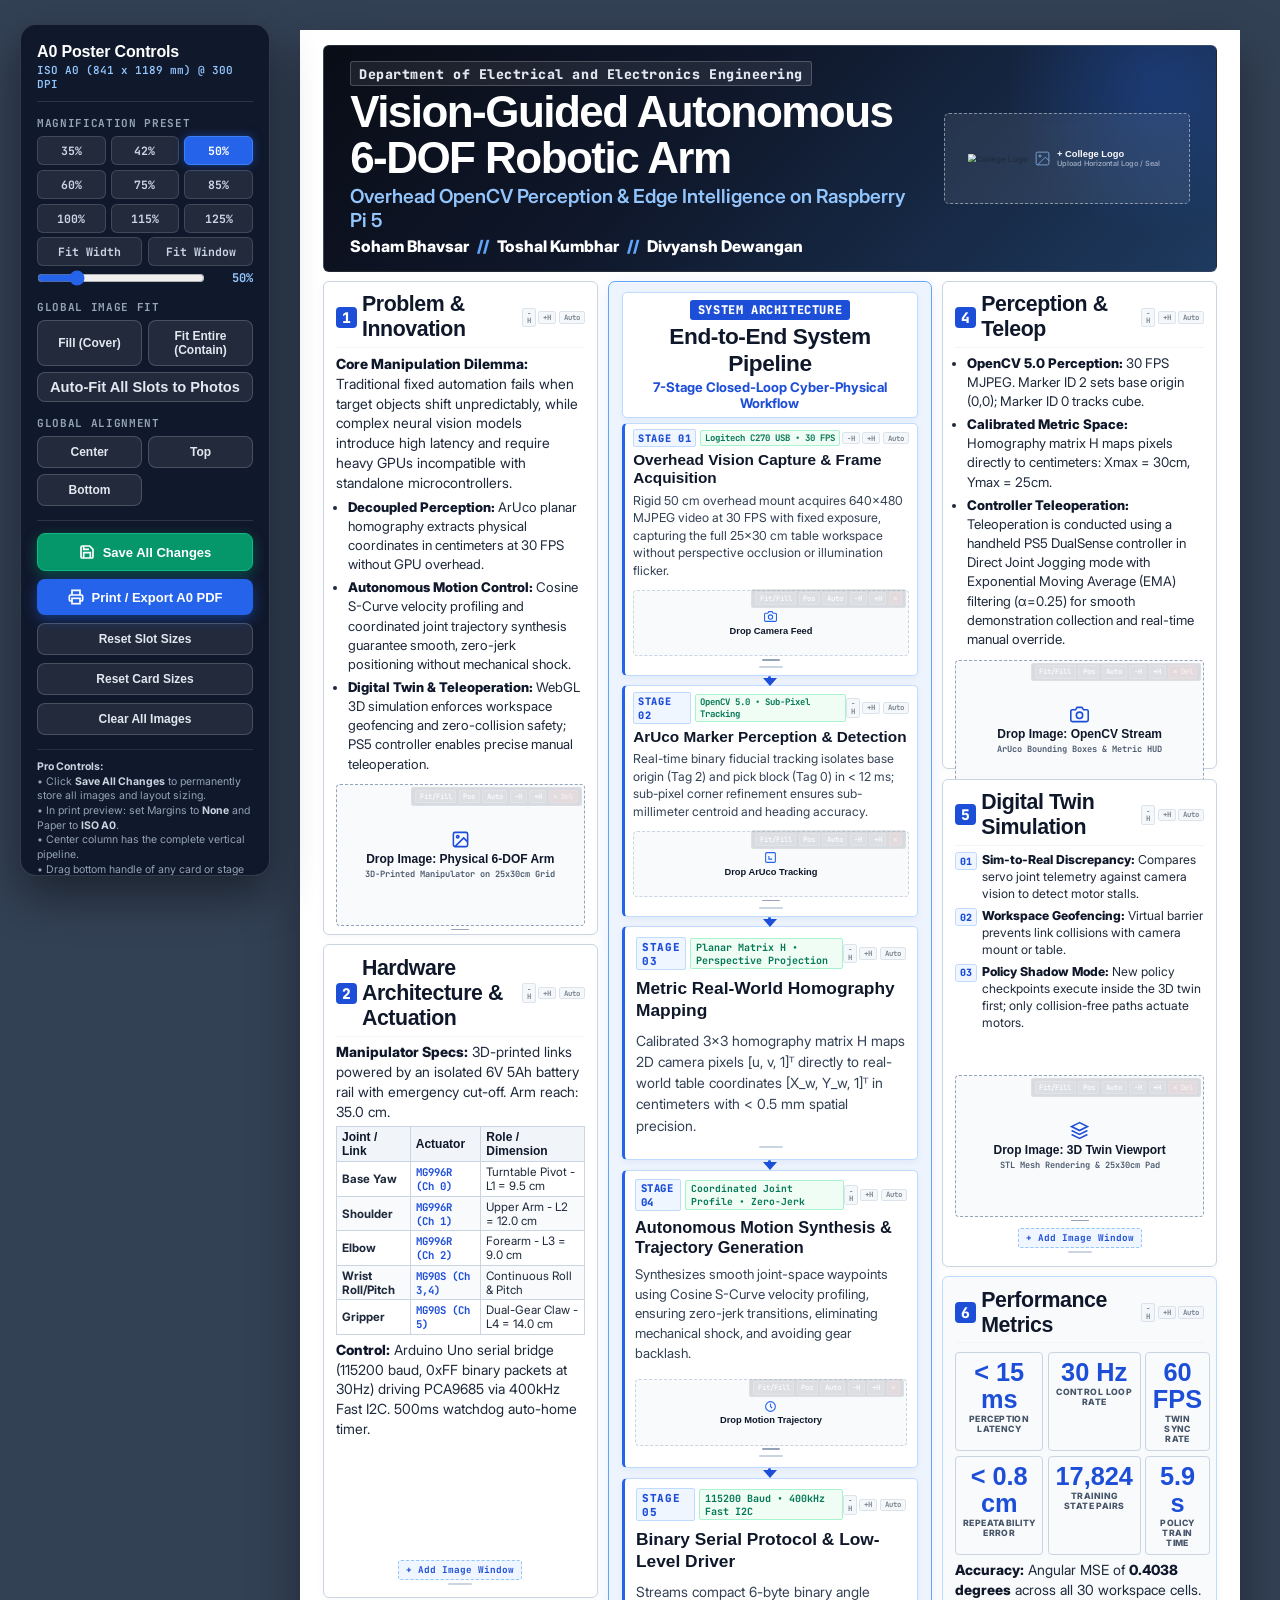
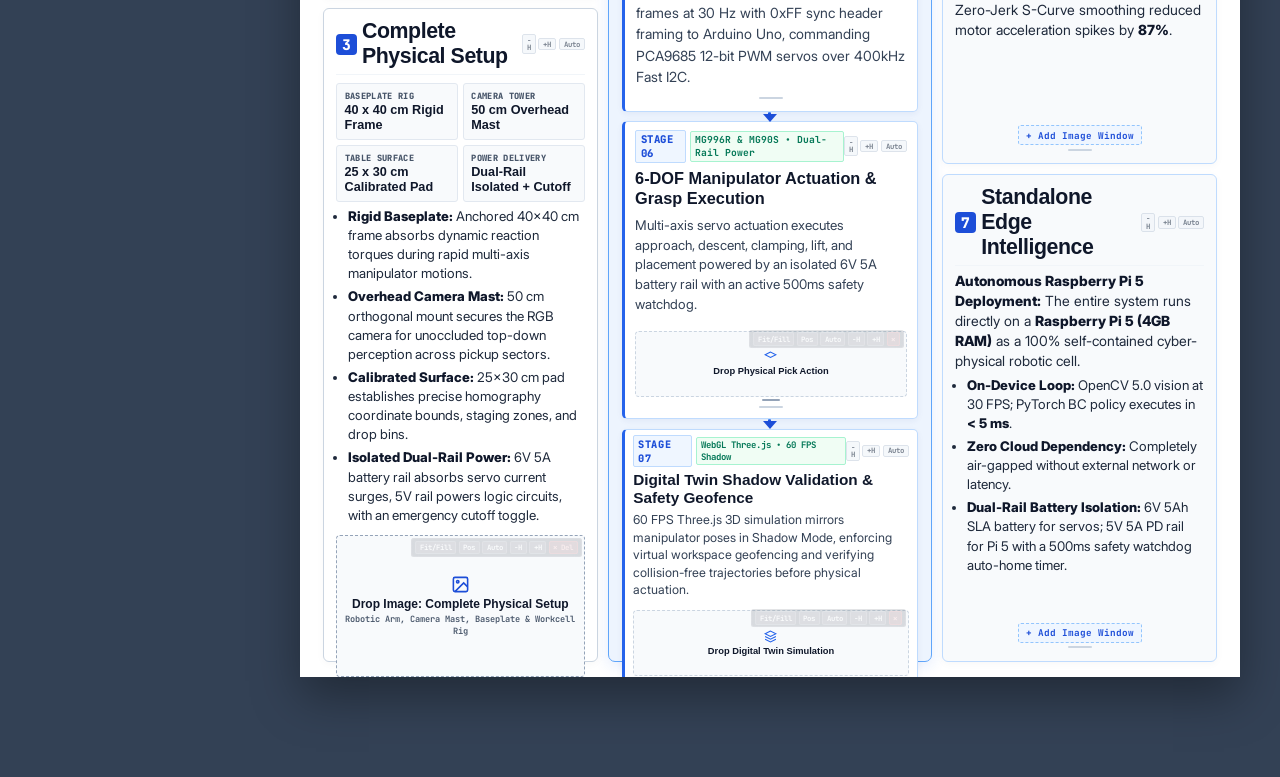
==== commit 8e626a42: "feat(autonomous): redesign continuous loop with 1.0s stability meter, update agent bible, and add CA" ====
--- a/poster/index.html
+++ b/poster/index.html
@@ -3,44 +3,40 @@
 <head>
   <meta charset="UTF-8">
   <meta name="viewport" content="width=device-width, initial-scale=1.0">
-  <title>Academic Research Poster • Vision-Guided Autonomous 6-DOF Robotic Arm</title>
-  
+  <title>Vision-Guided Autonomous 6-DOF Robotic Arm - ISO A0 Poster</title>
   <link rel="preconnect" href="https://fonts.googleapis.com">
   <link rel="preconnect" href="https://fonts.gstatic.com" crossorigin>
-  <link href="https://fonts.googleapis.com/css2?family=Cabinet+Grotesk:wght@700;800;900&family=Inter:wght@400;500;600;700&family=JetBrains+Mono:wght@500;700&display=swap" rel="stylesheet">
-
+  <link href="https://fonts.googleapis.com/css2?family=Cabinet+Grotesk:wght@700;800;900&family=Inter:wght@400;500;600;700;800&family=JetBrains+Mono:wght@600;700;800&display=swap" rel="stylesheet">
   <style>
-    /* ==========================================================================
-       A0 PRINT MEDIA SPECIFICATION (841mm x 1189mm • 1 : 1.4142 Portrait)
-       ========================================================================== */
     @page {
       size: 841mm 1189mm;
       margin: 0;
     }
 
     :root {
-      --bg-canvas: #F1F5F9;
-      --bg-sheet: #FFFFFF;
-      --bg-card: #FFFFFF;
-      --bg-card-tint: #F8FAFC;
-      --bg-navy: #0F172A;
+      --sheet-w: 841mm;
+      --sheet-h: 1189mm;
+      --sheet-bg: #FFFFFF;
+      --card-bg: #FFFFFF;
+      --tint-bg: #F8FAFC;
+      --border-card: #CBD5E1;
+      --border-light: #E2E8F0;
+      --border-blue: #93C5FD;
       
-      --border-card: #CBD5E1;
-      --border-subtle: #E2E8F0;
-      
-      --text-hero: #090D16;
+      --text-hero: #0F172A;
       --text-main: #1E293B;
       --text-muted: #475569;
-      --text-light: #94A3B8;
+      --text-faint: #64748B;
       
       --accent-blue: #1D4ED8;
+      --accent-electric: #2563EB;
       --accent-cyan: #0284C7;
-      --accent-teal: #0D9488;
-      --accent-indigo: #4338CA;
+      --accent-navy: #0F172A;
+      --accent-green: #059669;
       --accent-amber: #D97706;
-      
-      --font-display: 'Cabinet Grotesk', -apple-system, BlinkMacSystemFont, sans-serif;
-      --font-body: 'Inter', -apple-system, BlinkMacSystemFont, sans-serif;
+
+      --font-display: 'Cabinet Grotesk', -apple-system, sans-serif;
+      --font-body: 'Inter', -apple-system, sans-serif;
       --font-mono: 'JetBrains Mono', monospace;
     }
 
@@ -53,407 +49,759 @@
     }
 
     body {
-      background-color: var(--bg-canvas);
+      background: #334155;
+      font-family: var(--font-body);
       color: var(--text-main);
-      font-family: var(--font-body);
-      line-height: 1.5;
+      display: flex;
+      justify-content: center;
+      padding: 30px 40px 100px 300px;
+      min-height: 100vh;
+    }
+
+    /* ── LEFT DOCKED SIDEBAR CONTROLS ── */
+    .sidebar-dock {
+      position: fixed;
+      left: 20px;
+      top: 24px;
+      width: 250px;
+      max-height: calc(100vh - 48px);
+      overflow-y: auto;
+      background: rgba(15, 23, 42, 0.96);
+      backdrop-filter: blur(16px);
+      border: 1.5px solid rgba(255, 255, 255, 0.15);
+      border-radius: 16px;
+      padding: 18px 16px;
+      box-shadow: 0 20px 45px rgba(0, 0, 0, 0.45);
+      z-index: 99999;
       display: flex;
       flex-direction: column;
+      gap: 14px;
+      color: #F8FAFC;
+    }
+
+    .dock-header {
+      border-bottom: 1px solid rgba(255, 255, 255, 0.12);
+      padding-bottom: 10px;
+    }
+
+    .dock-title {
+      font-family: var(--font-display);
+      font-size: 16px;
+      font-weight: 800;
+      color: #FFFFFF;
+      letter-spacing: -0.01em;
+    }
+
+    .dock-sub {
+      font-family: var(--font-mono);
+      font-size: 11px;
+      color: #93C5FD;
+      font-weight: 600;
+      margin-top: 2px;
+    }
+
+    .dock-section-title {
+      font-family: var(--font-mono);
+      font-size: 11px;
+      font-weight: 700;
+      text-transform: uppercase;
+      letter-spacing: 0.06em;
+      color: #94A3B8;
+      margin-bottom: 6px;
+    }
+
+    .zoom-grid {
+      display: grid;
+      grid-template-columns: repeat(3, 1fr);
+      gap: 5px;
+    }
+
+    .zoom-btn {
+      background: rgba(255, 255, 255, 0.08);
+      border: 1px solid rgba(255, 255, 255, 0.14);
+      color: #CBD5E1;
+      padding: 6px 0;
+      font-size: 11.5px;
+      font-family: var(--font-mono);
+      font-weight: 700;
+      border-radius: 6px;
+      cursor: pointer;
+      text-align: center;
+      transition: all 0.15s;
+    }
+
+    .zoom-btn:hover {
+      background: rgba(37, 99, 235, 0.35);
+      border-color: #60A5FA;
+      color: #FFFFFF;
+    }
+
+    .zoom-btn.active {
+      background: #2563EB;
+      border-color: #3B82F6;
+      color: #FFFFFF;
+      box-shadow: 0 0 10px rgba(37, 99, 235, 0.5);
+    }
+
+    .zoom-fit-row {
+      display: grid;
+      grid-template-columns: 1fr 1fr;
+      gap: 6px;
+      margin-top: 4px;
+    }
+
+    .zoom-slider-box {
+      display: flex;
       align-items: center;
-      padding: 30px 0 100px 0;
-    }
-
-    /* Floating Quick Bar (Hidden during Print) */
-    .screen-nav {
-      position: sticky;
-      top: 18px;
-      z-index: 1000;
-      background: rgba(15, 23, 42, 0.95);
-      backdrop-filter: blur(16px);
-      padding: 12px 28px;
-      border-radius: 50px;
-      display: flex;
-      align-items: center;
-      gap: 20px;
-      box-shadow: 0 14px 40px rgba(0, 0, 0, 0.35);
-      margin-bottom: 24px;
-      border: 1px solid rgba(255, 255, 255, 0.15);
-    }
-
-    .screen-nav span {
-      color: #FFFFFF;
-      font-size: 0.9rem;
+      gap: 8px;
+      margin-top: 4px;
+    }
+
+    .zoom-slider-box input[type="range"] {
+      flex: 1;
+      accent-color: #2563EB;
+      cursor: pointer;
+    }
+
+    .zoom-val-label {
+      font-family: var(--font-mono);
+      font-size: 12px;
       font-weight: 700;
-      font-family: var(--font-display);
-      letter-spacing: 0.02em;
-    }
-
-    .btn-action-primary {
+      color: #93C5FD;
+      min-width: 40px;
+      text-align: right;
+    }
+
+    .dock-actions {
+      display: flex;
+      flex-direction: column;
+      gap: 8px;
+      border-top: 1px solid rgba(255, 255, 255, 0.12);
+      padding-top: 12px;
+    }
+
+    .btn-dock-primary {
       background: #2563EB;
       color: #FFFFFF;
       border: none;
-      padding: 9px 22px;
-      border-radius: 30px;
-      font-weight: 700;
-      font-size: 0.88rem;
+      padding: 10px 14px;
+      border-radius: 8px;
+      font-family: var(--font-display);
+      font-weight: 800;
+      font-size: 13px;
       cursor: pointer;
       display: flex;
       align-items: center;
-      gap: 9px;
-      transition: all 0.2s ease;
-      box-shadow: 0 4px 12px rgba(37, 99, 235, 0.4);
-    }
-
-    .btn-action-primary:hover {
+      justify-content: center;
+      gap: 8px;
+      transition: background 0.15s;
+      box-shadow: 0 4px 14px rgba(37,99,235,0.45);
+    }
+
+    .btn-dock-primary:hover {
       background: #1D4ED8;
-      transform: translateY(-1px);
-    }
-
-    .btn-action-secondary {
-      background: rgba(255, 255, 255, 0.1);
+    }
+
+    .btn-dock-secondary {
+      background: rgba(255,255,255,0.08);
       color: #E2E8F0;
-      border: 1px solid rgba(255, 255, 255, 0.2);
-      padding: 8px 16px;
-      border-radius: 30px;
-      font-size: 0.8rem;
+      border: 1px solid rgba(255,255,255,0.18);
+      padding: 8px 12px;
+      border-radius: 8px;
+      font-size: 12px;
       font-weight: 600;
       cursor: pointer;
-      transition: background 0.2s ease;
-    }
-
-    .btn-action-secondary:hover {
-      background: rgba(255, 255, 255, 0.2);
+      transition: all 0.15s;
+      text-align: center;
+    }
+
+    .btn-dock-secondary:hover {
+      background: rgba(255,255,255,0.16);
       color: #FFFFFF;
     }
 
-    /* Master Poster Sheet */
+    .btn-dock-save {
+      background: #059669;
+      color: #FFFFFF;
+      border: 1px solid #10B981;
+      padding: 10px 14px;
+      border-radius: 8px;
+      font-family: var(--font-display);
+      font-weight: 800;
+      font-size: 13px;
+      cursor: pointer;
+      display: flex;
+      align-items: center;
+      justify-content: center;
+      gap: 8px;
+      transition: all 0.15s;
+      box-shadow: 0 4px 14px rgba(5,150,105,0.45);
+    }
+
+    .btn-dock-save:hover {
+      background: #047857;
+      transform: translateY(-1px);
+    }
+
+    .btn-dock-save:active {
+      transform: translateY(0);
+    }
+
+    .save-toast {
+      display: none;
+      font-family: var(--font-mono);
+      font-size: 11px;
+      font-weight: 700;
+      background: rgba(16, 185, 129, 0.2);
+      color: #6EE7B7;
+      border: 1px solid rgba(16, 185, 129, 0.4);
+      padding: 6px 10px;
+      border-radius: 6px;
+      text-align: center;
+      line-height: 1.3;
+    }
+
+    .save-toast.show {
+      display: block;
+    }
+
+    .dock-tips {
+      font-size: 10.5px;
+      line-height: 1.4;
+      color: #94A3B8;
+      border-top: 1px solid rgba(255, 255, 255, 0.1);
+      padding-top: 10px;
+    }
+
+    .dock-tips strong {
+      color: #CBD5E1;
+    }
+
+    /* ── ISO A0 POSTER CANVAS (841 x 1189 mm) ── */
     .poster-sheet {
-      width: 841mm;
-      height: 1189mm;
-      max-height: 1189mm;
-      background: var(--bg-sheet);
-      box-shadow: 0 35px 80px rgba(0, 0, 0, 0.15);
+      width: var(--sheet-w);
+      height: var(--sheet-h);
+      max-height: var(--sheet-h);
+      background: var(--sheet-bg);
       position: relative;
       display: flex;
       flex-direction: column;
-      padding: 22mm 24mm 18mm 24mm;
+      justify-content: space-between;
+      padding: 8mm 12mm 8mm 12mm;
+      box-shadow: 0 40px 90px rgba(0,0,0,0.35);
       overflow: hidden;
+      transform-origin: top center;
+      gap: 5mm;
     }
 
     @media screen {
       .poster-sheet {
-        zoom: 0.45;
+        zoom: 0.50;
       }
     }
 
     @media print {
-      body {
+      @page {
+        size: 841mm 1189mm;
+        margin: 0mm;
+      }
+      *, *::before, *::after {
+        -webkit-print-color-adjust: exact !important;
+        print-color-adjust: exact !important;
+        box-sizing: border-box !important;
+      }
+      html, body {
+        width: 841mm !important;
+        height: 1189mm !important;
+        min-height: 1189mm !important;
+        max-height: 1189mm !important;
+        margin: 0 !important;
+        padding: 0 !important;
         background: #FFFFFF !important;
-        padding: 0 !important;
-        margin: 0 !important;
-      }
-      .screen-nav {
+        overflow: hidden !important;
+        display: block !important;
+      }
+      .sidebar-dock, #saveToast {
         display: none !important;
       }
       .poster-sheet {
         zoom: 1 !important;
-        box-shadow: none !important;
+        position: absolute !important;
+        top: 0 !important;
+        left: 0 !important;
         width: 841mm !important;
         height: 1189mm !important;
-        padding: 22mm 24mm 18mm 24mm !important;
-      }
-      .slot-overlay {
+        min-height: 1189mm !important;
+        max-height: 1189mm !important;
+        box-shadow: none !important;
+        padding: 8mm 12mm 8mm 12mm !important;
+        margin: 0 !important;
+        overflow: hidden !important;
+        display: flex !important;
+        flex-direction: column !important;
+        justify-content: space-between !important;
+        page-break-inside: avoid !important;
+        break-inside: avoid !important;
+        box-sizing: border-box !important;
+      }
+      .slot-controls, .card-add-btn, .slot-resize-handle, .card-ctrl-bar, .card-resize-handle {
         display: none !important;
       }
-      .image-slot-empty {
+      .poster-body-grid {
+        display: grid !important;
+        grid-template-columns: minmax(0, 1.15fr) minmax(0, 1.35fr) minmax(0, 1.15fr) !important;
+        gap: 5.5mm !important;
+        width: 100% !important;
+        max-width: 100% !important;
+        flex: 1 !important;
+        min-height: 0 !important;
+        box-sizing: border-box !important;
+      }
+      .col-stack {
+        display: flex !important;
+        flex-direction: column !important;
+        gap: 5mm !important;
+        width: 100% !important;
+        min-width: 0 !important;
+        max-width: 100% !important;
+        height: 100% !important;
+        box-sizing: border-box !important;
+      }
+      .pipeline-vertical-col {
+        display: flex !important;
+        flex-direction: column !important;
+        justify-content: space-between !important;
+        width: 100% !important;
+        min-width: 0 !important;
+        max-width: 100% !important;
+        height: 100% !important;
+        box-sizing: border-box !important;
+        box-shadow: none !important;
+      }
+      .card {
+        width: 100% !important;
+        min-width: 0 !important;
+        max-width: 100% !important;
+        box-sizing: border-box !important;
+        box-shadow: none !important;
+      }
+      .v-stage-card {
+        width: 100% !important;
+        min-width: 0 !important;
+        max-width: 100% !important;
+        box-sizing: border-box !important;
+        justify-content: flex-start !important;
+        box-shadow: none !important;
+      }
+      .v-arrow-sep,
+      .v-arrow-shaft,
+      .v-arrow-head,
+      .v-arrow-head svg {
+        box-shadow: none !important;
+        filter: none !important;
+        -webkit-filter: none !important;
+        border: none !important;
+        outline: none !important;
+      }
+      .v-arrow-shaft {
+        background: #1D4ED8 !important;
+      }
+      .v-stage-card .img-slot-wrapper {
+        margin-top: 2mm !important;
+      }
+      .img-slot {
         background: #F8FAFC !important;
-        border-color: #E2E8F0 !important;
-      }
-    }
-
-    /* ==========================================================================
-       HEADER HERO SECTION
-       ========================================================================== */
+        border: 2px solid var(--border-card) !important;
+        overflow: hidden !important;
+        display: flex !important;
+        align-items: center !important;
+        justify-content: center !important;
+        padding: 0 !important;
+      }
+      .img-slot.active {
+        background: #F8FAFC !important;
+        padding: 0 !important;
+      }
+      .img-slot img {
+        display: block !important;
+        width: 100% !important;
+        height: 100% !important;
+      }
+      .logo-img-slot {
+        width: 130mm !important;
+        height: 48mm !important;
+        border: none !important;
+        background: transparent !important;
+      }
+      .logo-img-slot.active {
+        background: #FFFFFF !important;
+        padding: 2.5mm 4mm !important;
+        border-radius: 8px !important;
+      }
+      .logo-img-slot:not(.active),
+      .logo-clear-btn {
+        display: none !important;
+      }
+    }
+
+    /* ── 1. HEADER (Deep Navy) ── */
     .poster-header {
-      display: grid;
-      grid-template-columns: 1fr auto;
-      gap: 20mm;
+      background: linear-gradient(135deg, #090D16 0%, #0F172A 40%, #1E3A5F 100%);
+      border-radius: 12px;
+      padding: 8mm 14mm 7.5mm 14mm;
+      position: relative;
+      overflow: hidden;
+      flex-shrink: 0;
+      border: 2px solid rgba(255,255,255,0.1);
+      display: flex;
       align-items: center;
-      padding-bottom: 12mm;
-      border-bottom: 4px solid var(--accent-blue);
-      margin-bottom: 11mm;
+      justify-content: space-between;
+      gap: 12mm;
+    }
+
+    .header-main-content {
+      flex: 1;
+      min-width: 0;
+    }
+
+    .header-logo-container {
+      flex-shrink: 0;
+      display: flex;
+      align-items: center;
+      justify-content: center;
+    }
+
+    .logo-slot-wrapper {
+      margin-top: 0 !important;
+      width: 130mm;
+      height: 48mm;
       position: relative;
     }
 
-    .badge-pill-row {
-      display: flex;
+    .logo-clear-btn {
+      position: absolute;
+      top: -7px;
+      right: -7px;
+      width: 24px;
+      height: 24px;
+      border-radius: 50%;
+      background: #EF4444;
+      color: #FFFFFF;
+      border: 2px solid #0F172A;
+      font-size: 12px;
+      font-weight: 800;
+      cursor: pointer;
+      display: none;
       align-items: center;
+      justify-content: center;
+      box-shadow: 0 2px 6px rgba(0,0,0,0.4);
+      z-index: 10;
+      transition: transform 0.15s, background 0.15s;
+    }
+
+    .logo-clear-btn:hover {
+      background: #DC2626;
+      transform: scale(1.1);
+    }
+
+    .logo-img-slot.active ~ .logo-clear-btn {
+      display: flex;
+    }
+
+    .logo-img-slot {
+      width: 130mm !important;
+      height: 48mm !important;
+      min-height: 48mm !important;
+      max-height: 48mm !important;
+      border: 2.5px dashed rgba(255, 255, 255, 0.45) !important;
+      border-radius: 10px !important;
+      background: rgba(255, 255, 255, 0.08) !important;
+      backdrop-filter: blur(8px);
+      cursor: pointer;
+      display: flex;
+      align-items: center;
+      justify-content: center;
+      transition: all 0.2s;
+      overflow: hidden;
+      position: relative;
+    }
+
+    .logo-img-slot:hover {
+      border-color: #60A5FA !important;
+      background: rgba(255, 255, 255, 0.16) !important;
+    }
+
+    .logo-img-slot.active {
+      border: 2px solid rgba(255, 255, 255, 0.35) !important;
+      background: #FFFFFF !important;
+      padding: 2.5mm 4mm !important;
+    }
+
+    .logo-img-slot.active img {
+      display: block !important;
+      width: 100% !important;
+      height: 100% !important;
+      object-fit: contain !important;
+      object-position: center center !important;
+    }
+
+    .logo-empty-view {
+      display: flex;
+      flex-direction: row;
+      align-items: center;
+      justify-content: center;
       gap: 12px;
-      margin-bottom: 10px;
+      text-align: left;
+      pointer-events: none;
+      padding: 0 12px;
+    }
+
+    .logo-img-slot.active .logo-empty-view {
+      display: none !important;
+    }
+
+    .logo-empty-view svg {
+      width: 34px;
+      height: 34px;
+      stroke: #93C5FD;
+      fill: none;
+      flex-shrink: 0;
+    }
+
+    .logo-empty-text {
+      display: flex;
+      flex-direction: column;
+      gap: 2px;
+    }
+
+    .logo-slot-title {
+      font-family: var(--font-display);
+      font-size: 14pt;
+      font-weight: 800;
+      color: #F8FAFC;
+    }
+
+    .logo-slot-sub {
+      font-size: 11pt;
+      color: #94A3B8;
+      font-weight: 600;
+      line-height: 1.2;
+    }
+
+    .poster-header::before {
+      content: '';
+      position: absolute;
+      top: -50%;
+      right: -10%;
+      width: 600px;
+      height: 600px;
+      background: radial-gradient(circle, rgba(37,99,235,0.25) 0%, transparent 70%);
+      pointer-events: none;
+    }
+
+    .badge-row {
+      display: flex;
+      align-items: center;
+      gap: 10px;
+      margin-bottom: 5px;
+      flex-wrap: wrap;
     }
 
     .badge-pill {
       font-family: var(--font-mono);
-      font-size: 13pt;
-      font-weight: 700;
-      padding: 4px 14px;
+      font-size: 20pt;
+      font-weight: 800;
+      padding: 5px 16px;
       border-radius: 6px;
-      letter-spacing: 0.03em;
-    }
-
-    .badge-pill.blue {
-      background: #EFF6FF;
-      color: var(--accent-blue);
-      border: 1.5px solid #BFDBFE;
-    }
-
-    .badge-pill.slate {
-      background: #F1F5F9;
-      color: var(--text-muted);
-      border: 1.5px solid #CBD5E1;
-      font-family: var(--font-body);
+      letter-spacing: 0.04em;
+    }
+
+    .badge-pill.primary {
+      background: rgba(37, 99, 235, 0.35);
+      color: #93C5FD;
+      border: 2px solid rgba(96, 165, 250, 0.5);
+    }
+
+    .badge-pill.secondary {
+      background: rgba(255, 255, 255, 0.08);
+      color: #E2E8F0;
+      border: 1.5px solid rgba(255, 255, 255, 0.2);
+    }
+
+    .badge-pill.green {
+      background: rgba(5, 150, 105, 0.35);
+      color: #6EE7B7;
+      border: 2px solid rgba(52, 211, 153, 0.5);
     }
 
     .hero-title {
       font-family: var(--font-display);
-      font-size: 40pt;
+      font-size: 66pt;
       font-weight: 900;
-      line-height: 1.12;
-      color: var(--text-hero);
-      letter-spacing: -0.03em;
+      line-height: 1.05;
+      color: #FFFFFF;
+      letter-spacing: -0.035em;
+      margin-bottom: 6px;
+    }
+
+    .hero-subtitle {
+      font-size: 29pt;
+      font-weight: 600;
+      color: #93C5FD;
+      line-height: 1.25;
       margin-bottom: 8px;
     }
 
-    .hero-subtitle {
-      font-family: var(--font-body);
-      font-size: 18pt;
-      font-weight: 600;
-      color: var(--accent-cyan);
-      margin-bottom: 12px;
-      letter-spacing: -0.01em;
-    }
-
     .author-row {
-      font-size: 16pt;
-      color: var(--text-main);
-      font-weight: 600;
+      display: flex;
+      align-items: center;
+      gap: 16px;
+      font-size: 24pt;
+      color: #E2E8F0;
     }
 
     .author-row strong {
-      color: var(--text-hero);
-    }
-
-    .author-row span {
-      color: var(--accent-blue);
-      margin: 0 8px;
-    }
-
-    .header-qr-card {
-      width: 50mm;
-      height: 50mm;
-      background: #F8FAFC;
-      border: 2px solid var(--border-card);
-      border-radius: 10px;
+      color: #FFFFFF;
+      font-weight: 800;
+    }
+
+    .author-row .sep {
+      color: #60A5FA;
+      font-weight: 900;
+    }
+
+    /* ── 2. NEW ARCHITECTURE: 3-COLUMN MAIN BODY (Left | Vertical Flowchart Backbone | Right) ── */
+    .poster-body-grid {
+      display: grid;
+      grid-template-columns: minmax(0, 1.15fr) minmax(0, 1.35fr) minmax(0, 1.15fr); /* Center vertical pipeline is prominent */
+      gap: 5.5mm;
+      width: 100%;
+      max-width: 100%;
+      flex: 1;
+      min-height: 0;
+      box-sizing: border-box;
+    }
+
+    .col-stack {
       display: flex;
       flex-direction: column;
+      gap: 5mm;
+      height: 100%;
+      width: 100%;
+      min-width: 0;
+      max-width: 100%;
+      min-height: 0;
+      box-sizing: border-box;
+    }
+
+    /* ── CARDS (Left & Right Columns) ── */
+    .card {
+      background: var(--card-bg);
+      border: 2.5px solid var(--border-card);
+      border-radius: 12px;
+      padding: 5.5mm 6.5mm;
+      display: flex;
+      flex-direction: column;
+      justify-content: space-between;
+      box-shadow: 0 4px 16px rgba(0,0,0,0.03);
+      position: relative;
+      flex: 1;
+      width: 100%;
+      min-width: 0;
+      max-width: 100%;
+      min-height: 0;
+      box-sizing: border-box;
+    }
+
+    .card.tinted {
+      background: var(--tint-bg);
+      border-color: #BFDBFE;
+    }
+
+    .card-head {
+      display: flex;
       align-items: center;
-      justify-content: center;
-      text-align: center;
-      padding: 8px;
-      gap: 4px;
-      box-shadow: 0 4px 10px rgba(0,0,0,0.03);
-    }
-
-    .header-qr-card svg {
-      width: 32mm;
-      height: 32mm;
-    }
-
-    .header-qr-card .qr-label {
-      font-family: var(--font-mono);
-      font-size: 8.5pt;
-      font-weight: 700;
-      color: var(--text-hero);
-    }
-
-    /* ==========================================================================
-       THREE-COLUMN BALANCED LAYOUT
-       ========================================================================== */
-    .columns-wrapper {
-      display: grid;
-      grid-template-columns: 1fr 1.3fr 1fr;
-      gap: 12mm;
-      flex: 1;
-    }
-
-    .col {
-      display: flex;
-      flex-direction: column;
-      gap: 9mm;
-    }
-
-    /* Card Panels */
-    .card-panel {
-      background: var(--bg-card);
-      border: 2px solid var(--border-card);
-      border-radius: 10px;
-      padding: 8mm 9mm;
-      box-shadow: 0 4px 12px rgba(15, 23, 42, 0.03);
-      position: relative;
-    }
-
-    .card-panel.tinted {
-      background: var(--bg-card-tint);
-      border-color: #BFDBFE;
-    }
-
-    .panel-header {
+      justify-content: space-between;
+      gap: 10px;
+      margin-bottom: 3mm;
+      padding-bottom: 2.5mm;
+      border-bottom: 3px solid #F1F5F9;
+      flex-shrink: 0;
+    }
+
+    .card-head-left {
       display: flex;
       align-items: center;
-      gap: 12px;
-      margin-bottom: 5mm;
-      border-bottom: 2.5px solid #F1F5F9;
-      padding-bottom: 3.5mm;
-    }
-
-    .panel-num {
+      gap: 10px;
+      min-width: 0;
+    }
+
+    .card-num {
       background: var(--accent-blue);
       color: #FFFFFF;
       font-family: var(--font-mono);
-      font-size: 13pt;
+      font-size: 22pt;
       font-weight: 800;
-      width: 32px;
-      height: 32px;
-      border-radius: 6px;
+      min-width: 42px;
+      height: 42px;
+      border-radius: 8px;
       display: flex;
       align-items: center;
       justify-content: center;
-    }
-
-    .panel-title {
+      flex-shrink: 0;
+    }
+
+    .card-title {
       font-family: var(--font-display);
-      font-size: 18pt;
+      font-size: 32pt;
       font-weight: 900;
       color: var(--text-hero);
-      letter-spacing: -0.01em;
-    }
-
-    .body-copy {
-      font-size: 11pt;
+      letter-spacing: -0.02em;
+    }
+
+    .card-body-flow {
+      display: flex;
+      flex-direction: column;
+      flex: 1;
+      justify-content: space-between;
+      min-height: 0;
+    }
+
+    .body-p {
+      font-size: 21pt;
       color: var(--text-main);
-      line-height: 1.62;
-      margin-bottom: 4mm;
-    }
-
-    .body-copy strong {
+      line-height: 1.42;
+      margin-bottom: 2.5mm;
+    }
+
+    .body-p strong {
       color: var(--text-hero);
-      font-weight: 700;
-    }
-
-    /* Interactive Image Containers */
-    .image-box {
-      width: 100%;
-      height: 52mm;
-      border: 2px dashed #94A3B8;
-      border-radius: 8px;
-      background: #F8FAFC;
-      position: relative;
-      overflow: hidden;
-      margin: 4.5mm 0;
-      display: flex;
-      flex-direction: column;
-      align-items: center;
-      justify-content: center;
-      cursor: pointer;
-      transition: all 0.2s ease;
-    }
-
-    .image-box:hover {
-      border-color: var(--accent-blue);
-      background: #EFF6FF;
-    }
-
-    .image-box.active {
-      border-style: solid;
-      border-color: var(--border-card);
-      background: #000000;
-    }
-
-    .image-box img {
-      width: 100%;
-      height: 100%;
-      object-fit: cover;
-      display: none;
-    }
-
-    .image-box.active img {
-      display: block;
-    }
-
-    .image-slot-empty {
-      display: flex;
-      flex-direction: column;
-      align-items: center;
-      justify-content: center;
-      text-align: center;
-      gap: 6px;
-      padding: 14px;
-      pointer-events: none;
-    }
-
-    .image-box.active .image-slot-empty {
-      display: none;
-    }
-
-    .empty-icon {
-      width: 32px;
-      height: 32px;
-      stroke: var(--accent-blue);
-      fill: none;
-    }
-
-    .empty-title {
-      font-family: var(--font-display);
-      font-size: 10pt;
       font-weight: 800;
+    }
+
+    .body-list {
+      font-size: 20pt;
+      padding-left: 24px;
+      line-height: 1.44;
+      color: var(--text-main);
+      margin-bottom: 2.5mm;
+    }
+
+    .body-list li {
+      margin-bottom: 2mm;
+    }
+
+    .body-list strong {
       color: var(--text-hero);
-    }
-
-    .empty-sub {
-      font-family: var(--font-mono);
-      font-size: 8pt;
-      color: var(--text-muted);
-    }
-
-    .slot-overlay {
-      position: absolute;
-      bottom: 8px;
-      right: 8px;
-      background: rgba(15, 23, 42, 0.88);
-      color: #FFFFFF;
-      font-size: 8pt;
-      font-family: var(--font-mono);
-      padding: 4px 10px;
-      border-radius: 4px;
-      opacity: 0;
-      transition: opacity 0.2s ease;
-      pointer-events: none;
-    }
-
-    .image-box:hover .slot-overlay {
-      opacity: 1;
-    }
-
-    .raw-input {
-      display: none;
-    }
-
-    /* Hardware Data Table */
+      font-weight: 800;
+    }
+
+    /* Tables */
     .data-table {
       width: 100%;
       border-collapse: collapse;
-      font-size: 10.2pt;
-      margin: 3.5mm 0;
+      font-size: 17.5pt;
+      margin: 1.5mm 0;
     }
 
     .data-table th {
@@ -462,116 +810,66 @@
       font-family: var(--font-display);
       font-weight: 800;
       text-align: left;
-      padding: 6px 12px;
-      border: 1px solid var(--border-card);
-      font-size: 10.5pt;
+      padding: 6px 10px;
+      border: 1.5px solid var(--border-card);
+      font-size: 18pt;
     }
 
     .data-table td {
-      padding: 5.5px 12px;
-      border: 1px solid var(--border-card);
+      padding: 5.5px 10px;
+      border: 1.5px solid var(--border-card);
       color: var(--text-main);
     }
 
-    .data-table td.code-cell {
+    .data-table .mono {
       font-family: var(--font-mono);
-      font-weight: 600;
+      font-weight: 700;
+      font-size: 16pt;
+      color: var(--accent-blue);
     }
 
     .data-table tr:nth-child(even) {
-      background: #F8FAFC;
-    }
-
-    /* ==========================================================================
-       CENTERPIECE 7-BLOCK FLOWCHART
-       ========================================================================== */
-    .flow-tree {
-      display: flex;
-      flex-direction: column;
-      gap: 3.5mm;
-    }
-
-    .flow-node {
-      background: #FFFFFF;
-      border: 2px solid var(--border-card);
-      border-left: 7px solid var(--accent-blue);
-      border-radius: 8px;
-      padding: 5mm 6mm;
-      box-shadow: 0 2px 6px rgba(15, 23, 42, 0.03);
-      position: relative;
-    }
-
-    .flow-node.teal { border-left-color: var(--accent-teal); }
-    .flow-node.cyan { border-left-color: var(--accent-cyan); }
-    .flow-node.indigo { border-left-color: var(--accent-indigo); }
-    .flow-node.amber { border-left-color: var(--accent-amber); }
-
-    .node-header {
-      display: flex;
-      justify-content: space-between;
-      align-items: center;
-      margin-bottom: 2mm;
-    }
-
-    .node-title-group {
-      display: flex;
-      align-items: center;
-      gap: 8px;
-    }
-
-    .node-badge {
-      background: #EFF6FF;
-      color: var(--accent-blue);
+      background: var(--tint-bg);
+    }
+
+    /* Spec Grid */
+    .spec-grid {
+      display: grid;
+      grid-template-columns: 1fr 1fr;
+      gap: 2.5mm;
+      margin: 1.5mm 0;
+    }
+
+    .spec-box {
+      background: var(--tint-bg);
+      border: 1.5px solid var(--border-light);
+      border-radius: 6px;
+      padding: 3mm 4mm;
+    }
+
+    .spec-label {
       font-family: var(--font-mono);
-      font-size: 8.5pt;
-      font-weight: 800;
-      padding: 2px 7px;
-      border-radius: 4px;
-      border: 1px solid #BFDBFE;
-    }
-
-    .node-title {
-      font-family: var(--font-display);
       font-size: 13pt;
       font-weight: 800;
+      color: var(--text-muted);
+      text-transform: uppercase;
+      letter-spacing: 0.04em;
+      margin-bottom: 1.5px;
+    }
+
+    .spec-val {
+      font-family: var(--font-display);
+      font-size: 19pt;
+      font-weight: 800;
       color: var(--text-hero);
-    }
-
-    .node-meta {
-      font-family: var(--font-mono);
-      font-size: 8pt;
-      font-weight: 700;
-      background: #F1F5F9;
-      color: var(--text-muted);
-      padding: 2px 8px;
-      border-radius: 4px;
-      border: 1px solid #CBD5E1;
-    }
-
-    .node-desc {
-      font-size: 9.9pt;
-      color: var(--text-main);
-      line-height: 1.5;
-    }
-
-    .flow-junction {
-      display: flex;
-      justify-content: center;
-      align-items: center;
-      margin: -2.5mm 0;
-      color: var(--accent-blue);
-    }
-
-    .flow-junction svg {
-      width: 18px;
-      height: 18px;
-    }
-
-    /* Digital Twin 5 Mandates List */
+      line-height: 1.22;
+    }
+
+    /* Mandates */
     .mandate-row {
       display: flex;
-      gap: 12px;
-      margin-bottom: 3.5mm;
+      gap: 10px;
+      margin-bottom: 2.5mm;
       align-items: flex-start;
     }
 
@@ -579,510 +877,1636 @@
       background: #EFF6FF;
       color: var(--accent-blue);
       font-family: var(--font-mono);
-      font-size: 9pt;
+      font-size: 15pt;
       font-weight: 800;
       padding: 3px 8px;
-      border-radius: 4px;
+      border-radius: 5px;
       border: 1.5px solid #BFDBFE;
       margin-top: 2px;
       flex-shrink: 0;
     }
 
     .mandate-text {
-      font-size: 10pt;
+      font-size: 18.5pt;
       color: var(--text-main);
-      line-height: 1.45;
+      line-height: 1.38;
     }
 
     .mandate-text strong {
       color: var(--text-hero);
-      font-weight: 700;
-    }
-
-    /* Metric Counters */
-    .kpi-row {
+      font-weight: 800;
+    }
+
+    /* KPI Grid */
+    .kpi-grid {
       display: grid;
-      grid-template-columns: 1fr 1fr;
-      gap: 4mm;
-      margin: 4mm 0;
+      grid-template-columns: 1fr 1fr 1fr;
+      gap: 2.5mm;
+      margin: 1.5mm 0;
     }
 
     .kpi-box {
-      background: #F8FAFC;
-      border: 1.5px solid var(--border-card);
+      background: var(--tint-bg);
+      border: 2px solid var(--border-card);
       border-radius: 8px;
-      padding: 4mm;
+      padding: 3.5mm;
       text-align: center;
     }
 
-    .kpi-number {
+    .kpi-val {
       font-family: var(--font-display);
-      font-size: 22pt;
+      font-size: 38pt;
       font-weight: 900;
       color: var(--accent-blue);
-      line-height: 1.1;
+      line-height: 1.05;
     }
 
     .kpi-label {
-      font-size: 8.5pt;
-      font-weight: 700;
+      font-size: 13pt;
+      font-weight: 800;
       color: var(--text-muted);
       text-transform: uppercase;
       letter-spacing: 0.05em;
       margin-top: 2px;
     }
 
-    /* Callout Card */
-    .callout-box {
+    /* ── 3. VERTICAL FLOWCHART BACKBONE (Center Column, Top-to-Bottom - Differentiated Light Blueprint Theme) ── */
+    .pipeline-vertical-col {
+      background-color: #EDF4FE;
+      background-image: radial-gradient(#BFDBFE 1.2px, transparent 1.2px);
+      background-size: 16px 16px;
+      border-radius: 14px;
+      padding: 5.5mm 6.5mm;
+      border: 3px solid #60A5FA;
+      display: flex;
+      flex-direction: column;
+      justify-content: space-between;
+      height: 100%;
+      width: 100%;
+      min-width: 0;
+      max-width: 100%;
+      min-height: 0;
+      box-sizing: border-box;
+      box-shadow: 0 8px 30px rgba(37, 99, 235, 0.12), inset 0 1px 0 rgba(255,255,255,0.8);
+    }
+
+    .p-vert-header {
+      background: #FFFFFF;
+      border-radius: 10px;
+      padding: 3.5mm 5mm;
+      margin-bottom: 2.5mm;
+      text-align: center;
+      border: 2px solid #BFDBFE;
+      box-shadow: 0 3px 10px rgba(37, 99, 235, 0.08);
+    }
+
+    .p-vert-badge {
+      display: inline-block;
+      background: #1D4ED8;
+      color: #FFFFFF;
+      font-family: var(--font-mono);
+      font-size: 18pt;
+      font-weight: 800;
+      padding: 4px 16px;
+      border-radius: 6px;
+      letter-spacing: 0.05em;
+      margin-bottom: 1.5mm;
+    }
+
+    .p-vert-title {
+      font-family: var(--font-display);
+      font-size: 34pt;
+      font-weight: 900;
+      color: #0F172A;
+      letter-spacing: -0.02em;
+    }
+
+    .p-vert-sub {
+      font-size: 20pt;
+      color: #1D4ED8;
+      font-weight: 700;
+      margin-top: 1mm;
+    }
+
+    .vert-stages-list {
+      display: flex;
+      flex-direction: column;
+      justify-content: space-between;
+      flex: 1;
+      gap: 0; /* Zero gap so dynamic arrows directly touch the cards */
+    }
+
+    .v-stage-card {
+      background: #FFFFFF;
+      border: 2px solid #BFDBFE;
+      border-left: 7px solid #2563EB; /* Prominent pipeline left accent stripe */
+      border-radius: 10px;
+      padding: 2.8mm 4.5mm;
+      display: flex;
+      flex-direction: column;
+      justify-content: flex-start;
+      box-shadow: 0 4px 12px rgba(30, 58, 138, 0.06);
+      transition: all 0.15s;
+    }
+
+    .v-stage-card:hover {
+      border-color: #3B82F6;
+      border-left-color: #1D4ED8;
+      box-shadow: 0 6px 18px rgba(37, 99, 235, 0.15);
+      transform: translateY(-1px);
+    }
+
+    .v-stage-top {
+      display: flex;
+      align-items: center;
+      justify-content: space-between;
+      min-height: 7.5mm;
+      margin-bottom: 2mm;
+      flex-shrink: 0;
+    }
+
+    .v-stage-top-left {
+      display: flex;
+      align-items: center;
+      gap: 8px;
+    }
+
+    .v-stage-step {
+      font-family: var(--font-mono);
+      font-size: 15.5pt;
+      font-weight: 800;
       background: #EFF6FF;
-      border: 1.5px solid #BFDBFE;
+      color: #1D4ED8;
+      padding: 2px 8px;
+      border-radius: 4px;
+      border: 1px solid #BFDBFE;
+      letter-spacing: 0.06em;
+    }
+
+    .v-stage-tag {
+      font-family: var(--font-mono);
+      font-size: 13.5pt;
+      font-weight: 700;
+      background: #F0FDF4;
+      color: #047857;
+      padding: 2px 8px;
+      border-radius: 4px;
+      border: 1px solid #A7F3D0;
+    }
+
+    .v-stage-title {
+      font-family: var(--font-display);
+      font-size: 23pt;
+      font-weight: 900;
+      color: #0F172A;
+      margin-bottom: 2.4mm;
+      line-height: 1.18;
+      flex-shrink: 0;
+    }
+
+    .v-stage-desc {
+      font-size: 18.5pt;
+      color: #334155;
+      line-height: 1.42;
+      margin-bottom: 1.2mm;
+      flex-shrink: 0;
+    }
+
+    .v-stage-card .img-slot-wrapper {
+      margin-top: 2.5mm;
+    }
+
+    .v-stage-card .img-slot {
+      margin-top: 0;
+    }
+
+    /* ── DEDICATED BALANCED SPACING & LARGER FONTS FOR FLOWCHART STAGES 3, 4, 5, 6 ── */
+    #v-stage-3, #v-stage-5 {
+      padding: 5.2mm 6mm 5.2mm 6mm;
+    }
+
+    #v-stage-3 .v-stage-top, #v-stage-5 .v-stage-top {
+      margin-bottom: 4.2mm;
+    }
+
+    #v-stage-3 .v-stage-step, #v-stage-5 .v-stage-step {
+      font-size: 16.5pt;
+      padding: 3px 10px;
+    }
+
+    #v-stage-3 .v-stage-tag, #v-stage-5 .v-stage-tag {
+      font-size: 15pt;
+      padding: 3px 10px;
+    }
+
+    #v-stage-3 .v-stage-title, #v-stage-5 .v-stage-title {
+      font-size: 26pt;
+      margin-bottom: 4.6mm;
+      line-height: 1.24;
+    }
+
+    #v-stage-3 .v-stage-desc, #v-stage-5 .v-stage-desc {
+      font-size: 21pt;
+      line-height: 1.52;
+      margin-bottom: 3.2mm;
+    }
+
+    #v-stage-4, #v-stage-6 {
+      padding: 4.2mm 5.5mm 4.2mm 5.5mm;
+    }
+
+    #v-stage-4 .v-stage-top, #v-stage-6 .v-stage-top {
+      margin-bottom: 3.6mm;
+    }
+
+    #v-stage-4 .v-stage-step, #v-stage-6 .v-stage-step {
+      font-size: 16pt;
+      padding: 2.5px 9px;
+    }
+
+    #v-stage-4 .v-stage-tag, #v-stage-6 .v-stage-tag {
+      font-size: 14.5pt;
+      padding: 2.5px 9px;
+    }
+
+    #v-stage-4 .v-stage-title, #v-stage-6 .v-stage-title {
+      font-size: 24.5pt;
+      margin-bottom: 4mm;
+      line-height: 1.20;
+    }
+
+    #v-stage-4 .v-stage-desc, #v-stage-6 .v-stage-desc {
+      font-size: 20pt;
+      line-height: 1.48;
+      margin-bottom: 3.5mm;
+    }
+
+    #v-stage-4 .img-slot-wrapper, #v-stage-6 .img-slot-wrapper {
+      margin-top: 3mm;
+    }
+
+    .v-stage-desc strong {
+      color: #0F172A;
+      font-weight: 800;
+    }
+
+    .v-stage-bullets {
+      list-style: none;
+      padding: 0;
+      margin: 1.5mm 0 2.5mm 0;
+    }
+
+    .v-stage-bullets li {
+      position: relative;
+      padding-left: 18px;
+      font-size: 19pt;
+      color: #334155;
+      line-height: 1.36;
+      margin-bottom: 1.5mm;
+    }
+
+    .v-stage-bullets li::before {
+      content: '';
+      position: absolute;
+      left: 2px;
+      top: 9px;
+      width: 6px;
+      height: 6px;
+      border-radius: 50%;
+      background: #2563EB;
+    }
+
+    .v-stage-bullets strong {
+      color: #0F172A;
+      font-weight: 800;
+    }
+
+    /* Dynamic Stretchy Connectors Touching Cards Flush */
+    .v-arrow-sep {
+      display: flex;
+      flex-direction: column;
+      align-items: center;
+      justify-content: flex-end;
+      flex: 1; /* Stretches dynamically to span any distance between cards */
+      min-height: 18px;
+      margin: 0;
+      padding: 0;
+      position: relative;
+      z-index: 5;
+      border: none;
+      outline: none;
+    }
+
+    .v-arrow-shaft {
+      width: 6px; /* Thick, high-visibility conduit stem */
+      flex: 1; /* Dynamically stretches if card sizes change */
+      min-height: 4px;
+      background: linear-gradient(180deg, #60A5FA 0%, #2563EB 50%, #1D4ED8 100%);
+      border-radius: 2px 2px 0 0;
+      border: none;
+      outline: none;
+      box-shadow: none;
+    }
+
+    .v-arrow-head {
+      width: 28px;
+      height: 16px;
+      flex-shrink: 0;
+      display: flex;
+      align-items: flex-end;
+      justify-content: center;
+      line-height: 0;
+      margin-bottom: -1px; /* Touches top border of card below flush */
+      border: none;
+      outline: none;
+    }
+
+    .v-arrow-head svg {
+      width: 28px;
+      height: 16px;
+      display: block;
+      border: none;
+      outline: none;
+      filter: none;
+    }
+
+    /* ── DYNAMIC RESIZABLE & REMOVABLE IMAGE SLOTS ── */
+    .img-slot-wrapper {
+      position: relative;
+      margin-top: 3mm;
+      flex-shrink: 0;
+    }
+
+    .img-slot-wrapper.hidden {
+      display: none !important;
+    }
+
+    .img-slot {
+      width: 100%;
+      height: 75mm;
+      min-height: 35mm;
+      max-height: 200mm;
+      border: 2.5px dashed #94A3B8;
       border-radius: 8px;
-      padding: 4.5mm 5mm;
-      margin-top: 3.5mm;
-    }
-
-    .callout-title {
+      background: var(--tint-bg);
+      position: relative;
+      overflow: hidden;
+      display: flex;
+      align-items: center;
+      justify-content: center;
+      cursor: pointer;
+      transition: border-color 0.2s, background 0.2s;
+    }
+
+    .pipeline-vertical-col .img-slot {
+      height: 24mm;
+      background: #F8FAFC;
+      border: 2px dashed #CBD5E1;
+      margin-top: 2mm;
+    }
+
+    .img-slot:hover {
+      border-color: var(--accent-electric);
+      background: #EFF6FF;
+    }
+
+    .pipeline-vertical-col .img-slot:hover {
+      border-color: #2563EB;
+      background: #EFF6FF;
+    }
+
+    .img-slot.active {
+      border-style: solid;
+      border-color: var(--border-card);
+      background: #F8FAFC;
+    }
+
+    .img-slot img {
+      width: 100%;
+      height: 100%;
+      object-fit: contain;
+      object-position: center center;
+      display: none;
+    }
+
+    .pipeline-vertical-col .img-slot img {
+      object-fit: contain;
+      background: #F8FAFC;
+    }
+
+    .img-slot.active img {
+      display: block;
+    }
+
+    .slot-empty-view {
+      display: flex;
+      flex-direction: column;
+      align-items: center;
+      gap: 5px;
+      pointer-events: none;
+      text-align: center;
+      padding: 0 12px;
+    }
+
+    .img-slot.active .slot-empty-view {
+      display: none;
+    }
+
+    .slot-empty-view svg {
+      width: 38px;
+      height: 38px;
+      stroke: var(--accent-blue);
+      fill: none;
+      stroke-width: 2;
+    }
+
+    .pipeline-vertical-col .slot-empty-view svg {
+      width: 26px;
+      height: 26px;
+      stroke: #2563EB;
+    }
+
+    .slot-title {
       font-family: var(--font-display);
+      font-size: 18pt;
+      font-weight: 800;
+      color: var(--text-hero);
+    }
+
+    .pipeline-vertical-col .slot-title {
+      font-size: 14pt;
+      color: #0F172A;
+    }
+
+    .slot-sub {
+      font-family: var(--font-mono);
+      font-size: 13pt;
+      color: var(--text-muted);
+      font-weight: 600;
+    }
+
+    .pipeline-vertical-col .slot-sub {
       font-size: 11pt;
-      font-weight: 800;
-      color: var(--accent-blue);
-      margin-bottom: 2px;
-    }
-
-    .callout-text {
-      font-size: 9.4pt;
-      color: #1E3A8A;
-      line-height: 1.48;
-    }
-
-    /* Footer Metadata */
-    .poster-footer {
-      border-top: 2.5px solid var(--border-card);
-      margin-top: 8mm;
-      padding-top: 4.5mm;
-      display: flex;
-      justify-content: space-between;
+      color: #64748B;
+    }
+
+    .slot-controls {
+      position: absolute;
+      top: 6px;
+      right: 6px;
+      display: flex;
       align-items: center;
-      font-size: 9pt;
-      color: var(--text-muted);
+      gap: 5px;
+      background: rgba(15, 23, 42, 0.88);
+      backdrop-filter: blur(8px);
+      padding: 3px 6px;
+      border-radius: 5px;
+      z-index: 10;
+      border: 1px solid rgba(255,255,255,0.15);
+      opacity: 0.15;
+      transition: opacity 0.2s;
+    }
+
+    .img-slot-wrapper:hover .slot-controls {
+      opacity: 1;
+    }
+
+    .slot-ctrl-btn {
+      background: rgba(255,255,255,0.12);
+      border: 1px solid rgba(255,255,255,0.2);
+      color: #FFFFFF;
       font-family: var(--font-mono);
-      font-weight: 600;
+      font-size: 11pt;
+      font-weight: 700;
+      padding: 2.5px 7px;
+      border-radius: 4px;
+      cursor: pointer;
+      transition: all 0.15s;
+    }
+
+    .slot-ctrl-btn:hover {
+      background: #2563EB;
+      border-color: #3B82F6;
+    }
+
+    .slot-ctrl-btn.btn-del {
+      background: rgba(239, 68, 68, 0.3);
+      border-color: rgba(239, 68, 68, 0.5);
+      color: #FCA5A5;
+    }
+
+    .slot-ctrl-btn.btn-del:hover {
+      background: #DC2626;
+      color: #FFFFFF;
+    }
+
+    .slot-resize-handle {
+      width: 100%;
+      height: 10px;
+      background: transparent;
+      cursor: ns-resize;
+      display: flex;
+      align-items: center;
+      justify-content: center;
+      margin-top: 2px;
+      border-radius: 4px;
+      transition: background 0.15s;
+    }
+
+    .slot-resize-handle::after {
+      content: '';
+      width: 36px;
+      height: 3.5px;
+      background: #94A3B8;
+      border-radius: 2px;
+      transition: background 0.15s, width 0.15s;
+    }
+
+    .slot-resize-handle:hover::after, .slot-resize-handle.resizing::after {
+      background: #2563EB;
+      width: 60px;
+    }
+
+    .card-add-btn {
+      align-self: center;
+      margin-top: 2.5mm;
+      background: #EFF6FF;
+      border: 1.5px dashed #93C5FD;
+      color: #1D4ED8;
+      font-family: var(--font-mono);
+      font-size: 14pt;
+      font-weight: 700;
+      padding: 5px 14px;
+      border-radius: 6px;
+      cursor: pointer;
+      transition: all 0.15s;
+      display: inline-block;
+    }
+
+    .card-add-btn:hover {
+      background: #DBEAFE;
+      border-color: #2563EB;
+    }
+
+    /* ── CARD RESIZE & HEIGHT CONTROLS ── */
+    .card-ctrl-bar {
+      display: inline-flex;
+      align-items: center;
+      gap: 5px;
+      opacity: 0.65;
+      transition: opacity 0.15s;
+    }
+
+    .card:hover .card-ctrl-bar,
+    .v-stage-card:hover .card-ctrl-bar,
+    .card-ctrl-bar:hover {
+      opacity: 1;
+    }
+
+    .card-ctrl-btn {
+      background: #F1F5F9;
+      border: 1px solid #CBD5E1;
+      color: #334155;
+      font-family: var(--font-mono);
+      font-size: 11pt;
+      font-weight: 700;
+      padding: 3px 8px;
+      border-radius: 4px;
+      cursor: pointer;
+      line-height: 1;
+      transition: all 0.15s;
+      user-select: none;
+    }
+
+    .card-ctrl-btn:hover {
+      background: #2563EB;
+      border-color: #1D4ED8;
+      color: #FFFFFF;
+    }
+
+    .card-resize-handle {
+      width: 100%;
+      height: 12px;
+      background: transparent;
+      cursor: ns-resize;
+      display: flex;
+      align-items: center;
+      justify-content: center;
+      margin-top: 3px;
+      border-radius: 4px;
+      transition: background 0.15s;
+      user-select: none;
+      flex-shrink: 0;
+    }
+
+    .card-resize-handle::after {
+      content: '';
+      width: 48px;
+      height: 4px;
+      background: #CBD5E1;
+      border-radius: 2px;
+      transition: background 0.15s, width 0.15s;
+    }
+
+    .card-resize-handle:hover::after, .card-resize-handle.resizing::after {
+      background: #2563EB;
+      width: 80px;
+    }
+
+    .raw-input {
+      display: none;
     }
   </style>
 </head>
 <body>
 
-  <!-- Floating Print Toolbar -->
-  <div class="screen-nav">
-    <span>A0 Research Poster • Exact Dimensions: 841 x 1189 mm</span>
-    <button class="btn-action-primary" onclick="window.print()">
-      <svg width="18" height="18" viewBox="0 0 24 24" fill="none" stroke="currentColor" stroke-width="2.5"><path d="M6 9V2h12v7"></path><path d="M6 18H4a2 2 0 0 1-2-2v-5a2 2 0 0 1 2-2h16a2 2 0 0 1 2 2v5a2 2 0 0 1-2 2h-2"></path><rect x="6" y="14" width="12" height="8"></rect></svg>
-      Print / Export A0 PDF
-    </button>
-    <button class="btn-action-secondary" onclick="resetImages()">Clear Custom Photos</button>
-  </div>
-
-  <!-- Physical A0 Sheet -->
-  <div class="poster-sheet" id="posterRoot">
-
-    <!-- Header Section -->
+  <!-- ── DOCKED SIDEBAR CONTROLS (Left Side) ── -->
+  <aside class="sidebar-dock">
+    <div class="dock-header">
+      <div class="dock-title">A0 Poster Controls</div>
+      <div class="dock-sub">ISO A0 (841 x 1189 mm) @ 300 DPI</div>
+    </div>
+
+    <!-- Zoom Presets -->
+    <div>
+      <div class="dock-section-title">Magnification Preset</div>
+      <div class="zoom-grid">
+        <button class="zoom-btn" onclick="setZoom(0.35)">35%</button>
+        <button class="zoom-btn" onclick="setZoom(0.42)">42%</button>
+        <button class="zoom-btn active" onclick="setZoom(0.50)">50%</button>
+        <button class="zoom-btn" onclick="setZoom(0.60)">60%</button>
+        <button class="zoom-btn" onclick="setZoom(0.75)">75%</button>
+        <button class="zoom-btn" onclick="setZoom(0.85)">85%</button>
+        <button class="zoom-btn" onclick="setZoom(1.00)">100%</button>
+        <button class="zoom-btn" onclick="setZoom(1.15)">115%</button>
+        <button class="zoom-btn" onclick="setZoom(1.25)">125%</button>
+      </div>
+
+      <div class="zoom-fit-row">
+        <button class="zoom-btn" onclick="fitWidth()">Fit Width</button>
+        <button class="zoom-btn" onclick="fitWindow()">Fit Window</button>
+      </div>
+
+      <div class="zoom-slider-box">
+        <input type="range" id="zoomSlider" min="0.25" max="1.50" step="0.02" value="0.50" oninput="setZoom(parseFloat(this.value))">
+        <span class="zoom-val-label" id="zoomValLabel">50%</span>
+      </div>
+    </div>
+
+    <!-- Image Aspect / Fit Modes -->
+    <div>
+      <div class="dock-section-title">Global Image Fit</div>
+      <div class="zoom-fit-row">
+        <button class="btn-dock-secondary" onclick="setGlobalFit('cover')">Fill (Cover)</button>
+        <button class="btn-dock-secondary" onclick="setGlobalFit('contain')">Fit Entire (Contain)</button>
+      </div>
+      <div style="margin-top: 6px;">
+        <button class="btn-dock-secondary" style="width: 100%; font-size: 11pt; padding: 6px 4px;" onclick="autoFitAllSlots()" title="Snap all slot heights to match their image proportions">Auto-Fit All Slots to Photos</button>
+      </div>
+    </div>
+
+    <!-- Image Vertical Alignment -->
+    <div>
+      <div class="dock-section-title">Global Alignment</div>
+      <div class="zoom-fit-row">
+        <button class="btn-dock-secondary" onclick="setGlobalPos('center center')">Center</button>
+        <button class="btn-dock-secondary" onclick="setGlobalPos('center top')">Top</button>
+        <button class="btn-dock-secondary" onclick="setGlobalPos('center bottom')">Bottom</button>
+      </div>
+    </div>
+
+    <!-- Actions -->
+    <div class="dock-actions">
+      <button class="btn-dock-save" onclick="saveAllPosterData()">
+        <svg width="16" height="16" viewBox="0 0 24 24" fill="none" stroke="currentColor" stroke-width="2.5"><path d="M19 21H5a2 2 0 0 1-2-2V5a2 2 0 0 1 2-2h11l5 5v11a2 2 0 0 1-2 2z"></path><polyline points="17 21 17 13 7 13 7 21"></polyline><polyline points="7 3 7 8 15 8"></polyline></svg>
+        Save All Changes
+      </button>
+      <div id="saveToast" class="save-toast">Saved all cards, slots &amp; images!</div>
+      <button class="btn-dock-primary" onclick="triggerPrint()">
+        <svg width="16" height="16" viewBox="0 0 24 24" fill="none" stroke="currentColor" stroke-width="2.5"><path d="M6 9V2h12v7"></path><path d="M6 18H4a2 2 0 0 1-2-2v-5a2 2 0 0 1 2-2h16a2 2 0 0 1 2 2v5a2 2 0 0 1-2 2h-2"></path><rect x="6" y="14" width="12" height="8"></rect></svg>
+        Print / Export A0 PDF
+      </button>
+      <button class="btn-dock-secondary" onclick="resetSlotsLayout()">Reset Slot Sizes</button>
+      <button class="btn-dock-secondary" onclick="resetAllCardSizes()">Reset Card Sizes</button>
+      <button class="btn-dock-secondary" onclick="resetImages()">Clear All Images</button>
+    </div>
+
+    <div class="dock-tips">
+      <strong>Pro Controls:</strong><br>
+      • Click <strong>Save All Changes</strong> to permanently store all images and layout sizing.<br>
+      • In print preview: set Margins to <strong>None</strong> and Paper to <strong>ISO A0</strong>.<br>
+      • Center column has the complete vertical pipeline.<br>
+      • Drag bottom handle of any card or stage to customize height.<br>
+      • Use <strong>[-H]</strong>, <strong>[+H]</strong>, <strong>[Auto]</strong> on card headers to adjust.<br>
+      • Use <strong>[+ Add Image Window]</strong> on any card to create new image slots.<br>
+      • Drag bottom handle of any slot to resize height.<br>
+      • Use <strong>[Auto]</strong> on slots or <strong>Auto-Fit All Slots</strong> in dock to snap heights to image aspect ratio (eliminates all cropping).<br>
+      • Use <strong>[Fit/Fill]</strong> and <strong>[Pos]</strong> on each slot for framing.
+    </div>
+  </aside>
+
+  <!-- ── PHYSICAL A0 POSTER SHEET ── -->
+  <main class="poster-sheet" id="posterRoot">
+
+    <!-- ============================================================
+         HEADER: Full Bleed Dark Navy
+         ============================================================ -->
     <header class="poster-header">
-      <div>
-        <div class="badge-pill-row">
-          <span class="badge-pill blue">CAPSTONE ENGINEERING PROJECT 2026</span>
-          <span class="badge-pill slate">Department of Electronics & Computer Engineering</span>
-          <span class="badge-pill slate">Autonomous Cyber-Physical Systems</span>
+      <div class="header-main-content">
+        <div class="badge-row">
+          <span class="badge-pill secondary">Department of Electrical and Electronics Engineering</span>
         </div>
         <h1 class="hero-title">
-          Vision-Guided Autonomous 6-DOF Robotic Arm Using Imitation Learning & Cyber-Physical Digital Twin
+          Vision-Guided Autonomous 6-DOF Robotic Arm
         </h1>
         <div class="hero-subtitle">
-          Real-Time Behavior Cloning with Overhead OpenCV Perception and Offline WebGL Simulation
+          Overhead OpenCV Perception &amp; Edge Intelligence on Raspberry Pi 5
         </div>
         <div class="author-row">
-          <strong>Soham Bhavsar</strong> <span>•</span>
-          <strong>Divyansh Dewangan</strong> <span>•</span>
-          <strong>Toshal Kumbhar</strong>
+          <strong>Soham Bhavsar</strong><span class="sep">//</span>
+          <strong>Toshal Kumbhar</strong><span class="sep">//</span>
+          <strong>Divyansh Dewangan</strong>
         </div>
       </div>
-
-      <div class="header-qr-card">
-        <svg viewBox="0 0 24 24" fill="none" stroke="#1D4ED8" stroke-width="2"><rect x="3" y="3" width="7" height="7"></rect><rect x="14" y="3" width="7" height="7"></rect><rect x="14" y="14" width="7" height="7"></rect><rect x="3" y="14" width="7" height="7"></rect></svg>
-        <div class="qr-label">PROJECT REPO</div>
-        <div style="font-size: 7.5pt; color: #64748B;">Live Code & Pipeline</div>
+      <div class="header-logo-container">
+        <div class="logo-slot-wrapper" id="wrap-slot-logo">
+          <div class="logo-img-slot" id="slot-logo" onclick="triggerUpload('input-logo')" title="Click or drop college logo here">
+            <input type="file" id="input-logo" class="raw-input" accept="image/*" onchange="processUpload(event, 'slot-logo')">
+            <img src="" alt="College Logo" id="img-slot-logo">
+            <div class="logo-empty-view">
+              <svg viewBox="0 0 24 24"><rect x="3" y="3" width="18" height="18" rx="2" ry="2"></rect><circle cx="8.5" cy="8.5" r="1.5"></circle><polyline points="21 15 16 10 5 21"></polyline></svg>
+              <div class="logo-empty-text">
+                <div class="logo-slot-title">+ College Logo</div>
+                <div class="logo-slot-sub">Upload Horizontal Logo / Seal</div>
+              </div>
+            </div>
+          </div>
+          <button class="logo-clear-btn" onclick="event.stopPropagation(); clearLogoImage()" title="Remove logo">✕</button>
+        </div>
       </div>
     </header>
 
-    <!-- 3-Column Layout -->
-    <div class="columns-wrapper">
-
-      <!-- =================================================================
-           COLUMN 1: ABSTRACT & PHYSICAL ROBOTIC HARDWARE
-           ================================================================= -->
-      <div class="col">
-
-        <!-- Card 1: Abstract -->
-        <section class="card-panel">
-          <div class="panel-header">
-            <span class="panel-num">1</span>
-            <h2 class="panel-title">Abstract & Motivation</h2>
+    <!-- ============================================================
+         NEW 3-COLUMN LAYOUT: Left Foundations | Center Vertical Flowchart | Right Validation
+         ============================================================ -->
+    <div class="poster-body-grid">
+
+      <!-- ── LEFT COLUMN: Foundations & Physical Setup ── -->
+      <div class="col-stack">
+
+        <!-- Card 1: Problem & Decoupled Innovation -->
+        <section class="card" id="card-problem">
+          <div class="card-head">
+            <div class="card-head-left">
+              <span class="card-num">1</span>
+              <h2 class="card-title">Problem &amp; Innovation</h2>
+            </div>
+            <div class="card-ctrl-bar">
+              <button class="card-ctrl-btn" onclick="adjustCardH('card-problem', -30)" title="Decrease Height">-H</button>
+              <button class="card-ctrl-btn" onclick="adjustCardH('card-problem', 30)" title="Increase Height">+H</button>
+              <button class="card-ctrl-btn" onclick="resetCardH('card-problem')" title="Reset to Auto Height">Auto</button>
+            </div>
           </div>
-          <p class="body-copy">
-            Autonomous pick-and-place manipulation in unstructured environments presents a dilemma: classical Inverse Kinematics (IK) requires brittle geometric hard-coding that fails under real-world target shifts, whereas pure end-to-end Deep Reinforcement Learning demands millions of physical trials that destroy affordable hobbyist servo motors.
-          </p>
-          <p class="body-copy">
-            <strong>The Solution:</strong> We implement a hybrid cyber-physical pipeline integrating:
-          </p>
-          <ul style="font-size: 10.2pt; padding-left: 20px; line-height: 1.6; color: var(--text-main); margin-bottom: 4mm;">
-            <li><strong>Lighting-Invariant OpenCV Perception:</strong> ArUco homography extracts spatial coordinates without neural network training overhead.</li>
-            <li><strong>Imitation Learning (Behavior Cloning):</strong> Trains a continuous motion policy from 75 human teleoperation demonstrations.</li>
-            <li><strong>WebGL Cyber-Physical Digital Twin:</strong> Enforces workspace geofencing and real-time tracking error validation.</li>
-          </ul>
-
-          <!-- Image Slot 1: Physical Robotic Arm -->
-          <div class="image-box" id="slot-robot" onclick="triggerUpload('input-robot')">
-            <input type="file" id="input-robot" class="raw-input" accept="image/*" onchange="processUpload(event, 'slot-robot')">
-            <img src="" alt="Physical 6-DOF Robotic Arm Setup" id="img-slot-robot">
-            <div class="image-slot-empty">
-              <svg class="empty-icon" viewBox="0 0 24 24"><rect x="3" y="3" width="18" height="18" rx="2" ry="2"></rect><circle cx="8.5" cy="8.5" r="1.5"></circle><polyline points="21 15 16 10 5 21"></polyline></svg>
-              <div class="empty-title">Drop Image: Physical 6-DOF Robotic Arm</div>
-              <div class="empty-sub">Mounted on 25cm x 30cm Calibrated Grid Table</div>
-            </div>
-            <div class="slot-overlay">Click / Drop to Change Photo</div>
+          <div class="card-body-flow" id="body-problem">
+            <div>
+              <p class="body-p">
+                <strong>Core Manipulation Dilemma:</strong> Traditional fixed automation fails when target objects shift unpredictably, while complex neural vision models introduce high latency and require heavy GPUs incompatible with standalone microcontrollers.
+              </p>
+              <ul class="body-list">
+                <li><strong>Decoupled Perception:</strong> ArUco planar homography extracts physical coordinates in centimeters at 30 FPS without GPU overhead.</li>
+                <li><strong>Autonomous Motion Control:</strong> Cosine S-Curve velocity profiling and coordinated joint trajectory synthesis guarantee smooth, zero-jerk positioning without mechanical shock.</li>
+                <li><strong>Digital Twin &amp; Teleoperation:</strong> WebGL 3D simulation enforces workspace geofencing and zero-collision safety; PS5 controller enables precise manual teleoperation.</li>
+              </ul>
+            </div>
+
+            <!-- Resizable Image Slot: Physical Arm -->
+            <div class="img-slot-wrapper" id="wrap-slot-robot">
+              <div class="slot-controls">
+                <button class="slot-ctrl-btn" onclick="toggleSlotFit('slot-robot')">Fit/Fill</button>
+                <button class="slot-ctrl-btn" onclick="toggleSlotPos('slot-robot')" title="Align: Center / Top / Bottom">Pos</button>
+                <button class="slot-ctrl-btn" onclick="autoFitSlotHeight('slot-robot')" title="Auto-fit slot height to image ratio">Auto</button>
+                <button class="slot-ctrl-btn" onclick="adjustSlotH('slot-robot', -20)">-H</button>
+                <button class="slot-ctrl-btn" onclick="adjustSlotH('slot-robot', 20)">+H</button>
+                <button class="slot-ctrl-btn btn-del" onclick="deleteSlot('wrap-slot-robot')">✕ Del</button>
+              </div>
+              <div class="img-slot" id="slot-robot" onclick="triggerUpload('input-robot')">
+                <input type="file" id="input-robot" class="raw-input" accept="image/*" onchange="processUpload(event, 'slot-robot')">
+                <img src="" alt="Physical 6-DOF Robotic Arm" id="img-slot-robot">
+                <div class="slot-empty-view">
+                  <svg viewBox="0 0 24 24"><rect x="3" y="3" width="18" height="18" rx="2" ry="2"></rect><circle cx="8.5" cy="8.5" r="1.5"></circle><polyline points="21 15 16 10 5 21"></polyline></svg>
+                  <div class="slot-title">Drop Image: Physical 6-DOF Arm</div>
+                  <div class="slot-sub">3D-Printed Manipulator on 25x30cm Grid</div>
+                </div>
+              </div>
+              <div class="slot-resize-handle" onmousedown="initSlotResize(event, 'slot-robot')"></div>
+            </div>
           </div>
+          <button class="card-add-btn" onclick="addNewImageWindow('body-problem')">+ Add Image Window</button>
+          <div class="card-resize-handle" onmousedown="initCardResize(event, 'card-problem')" title="Drag to resize card height"></div>
         </section>
 
-        <!-- Card 2: Hardware Architecture -->
-        <section class="card-panel">
-          <div class="panel-header">
-            <span class="panel-num">2</span>
-            <h2 class="panel-title">Hardware & Kinematics</h2>
+        <!-- Card 2: Hardware Architecture & Actuation -->
+        <section class="card" id="card-hardware">
+          <div class="card-head">
+            <div class="card-head-left">
+              <span class="card-num">2</span>
+              <h2 class="card-title">Hardware Architecture &amp; Actuation</h2>
+            </div>
+            <div class="card-ctrl-bar">
+              <button class="card-ctrl-btn" onclick="adjustCardH('card-hardware', -30)" title="Decrease Height">-H</button>
+              <button class="card-ctrl-btn" onclick="adjustCardH('card-hardware', 30)" title="Increase Height">+H</button>
+              <button class="card-ctrl-btn" onclick="resetCardH('card-hardware')" title="Reset to Auto Height">Auto</button>
+            </div>
           </div>
-          <p class="body-copy">
-            The manipulator links are 3D-printed from CAD geometries in <code>Robotic_Arm_3D_Model.STEP</code>, powered by an isolated 6V 5Ah SLA battery rail with an emergency hardware kill-switch.
-          </p>
-
-          <table class="data-table">
-            <thead>
-              <tr>
-                <th>Link / Joint</th>
-                <th>Actuator</th>
-                <th>Dimension / Role</th>
-              </tr>
-            </thead>
-            <tbody>
-              <tr>
-                <td><strong>theta1 • Base Yaw</strong></td>
-                <td class="code-cell">MG996R (Ch 0)</td>
-                <td>Turntable Pivot • L1 = 9.5 cm</td>
-              </tr>
-              <tr>
-                <td><strong>theta2 • Shoulder</strong></td>
-                <td class="code-cell">MG996R (Ch 2)</td>
-                <td>Upper Arm Pitch • L2 = 12.0 cm</td>
-              </tr>
-              <tr>
-                <td><strong>theta3 • Elbow</strong></td>
-                <td class="code-cell">MG996R (Ch 4)</td>
-                <td>Forearm Pitch • L3 = 10.0 cm</td>
-              </tr>
-              <tr>
-                <td><strong>theta4 • Wrist Roll</strong></td>
-                <td class="code-cell">MG90S (Ch 6)</td>
-                <td>Continuous Axial Roll</td>
-              </tr>
-              <tr>
-                <td><strong>theta5 • Wrist Pitch</strong></td>
-                <td class="code-cell">MG90S (Ch 8)</td>
-                <td>Vertical Claw Pitch</td>
-              </tr>
-              <tr>
-                <td><strong>theta6 • Gripper Claw</strong></td>
-                <td class="code-cell">MG90S (Ch 10)</td>
-                <td>Dual-Gear Claw • L4 = 14.0 cm</td>
-              </tr>
-            </tbody>
-          </table>
-
-          <p class="body-copy" style="font-size: 9.8pt; color: var(--text-muted); margin-top: 3mm;">
-            <strong>Control Circuitry:</strong> Arduino Uno Rev3 operating as an asynchronous serial bridge (115200 baud, 6-byte packets at 30Hz) driving a PCA9685 16-channel 12-bit PWM generator with a 500ms safety watchdog timer.
-          </p>
+          <div class="card-body-flow" id="body-hardware">
+            <div>
+              <p class="body-p">
+                <strong>Manipulator Specs:</strong> 3D-printed links powered by an isolated 6V 5Ah battery rail with emergency cut-off. Arm reach: 35.0 cm.
+              </p>
+
+              <table class="data-table">
+                <thead>
+                  <tr>
+                    <th>Joint / Link</th>
+                    <th>Actuator</th>
+                    <th>Role / Dimension</th>
+                  </tr>
+                </thead>
+                <tbody>
+                  <tr>
+                    <td><strong>Base Yaw</strong></td>
+                    <td class="mono">MG996R (Ch 0)</td>
+                    <td>Turntable Pivot - L1 = 9.5 cm</td>
+                  </tr>
+                  <tr>
+                    <td><strong>Shoulder</strong></td>
+                    <td class="mono">MG996R (Ch 1)</td>
+                    <td>Upper Arm - L2 = 12.0 cm</td>
+                  </tr>
+                  <tr>
+                    <td><strong>Elbow</strong></td>
+                    <td class="mono">MG996R (Ch 2)</td>
+                    <td>Forearm - L3 = 9.0 cm</td>
+                  </tr>
+                  <tr>
+                    <td><strong>Wrist Roll/Pitch</strong></td>
+                    <td class="mono">MG90S (Ch 3,4)</td>
+                    <td>Continuous Roll &amp; Pitch</td>
+                  </tr>
+                  <tr>
+                    <td><strong>Gripper</strong></td>
+                    <td class="mono">MG90S (Ch 5)</td>
+                    <td>Dual-Gear Claw - L4 = 14.0 cm</td>
+                  </tr>
+                </tbody>
+              </table>
+
+              <p class="body-p" style="margin-top: 2.5mm;">
+                <strong>Control:</strong> Arduino Uno serial bridge (115200 baud, 0xFF binary packets at 30Hz) driving PCA9685 via 400kHz Fast I2C. 500ms watchdog auto-home timer.
+              </p>
+            </div>
+          </div>
+          <button class="card-add-btn" onclick="addNewImageWindow('body-hardware')">+ Add Image Window</button>
+          <div class="card-resize-handle" onmousedown="initCardResize(event, 'card-hardware')" title="Drag to resize card height"></div>
         </section>
 
+        <!-- Card 3: Complete Physical Setup & Workcell Rig -->
+        <section class="card" id="card-setup">
+          <div class="card-head">
+            <div class="card-head-left">
+              <span class="card-num">3</span>
+              <h2 class="card-title">Complete Physical Setup</h2>
+            </div>
+            <div class="card-ctrl-bar">
+              <button class="card-ctrl-btn" onclick="adjustCardH('card-setup', -30)" title="Decrease Height">-H</button>
+              <button class="card-ctrl-btn" onclick="adjustCardH('card-setup', 30)" title="Increase Height">+H</button>
+              <button class="card-ctrl-btn" onclick="resetCardH('card-setup')" title="Reset to Auto Height">Auto</button>
+            </div>
+          </div>
+          <div class="card-body-flow" id="body-setup">
+            <div>
+              <div class="spec-grid">
+                <div class="spec-box">
+                  <div class="spec-label">Baseplate Rig</div>
+                  <div class="spec-val">40 x 40 cm Rigid Frame</div>
+                </div>
+                <div class="spec-box">
+                  <div class="spec-label">Camera Tower</div>
+                  <div class="spec-val">50 cm Overhead Mast</div>
+                </div>
+                <div class="spec-box">
+                  <div class="spec-label">Table Surface</div>
+                  <div class="spec-val">25 x 30 cm Calibrated Pad</div>
+                </div>
+                <div class="spec-box">
+                  <div class="spec-label">Power Delivery</div>
+                  <div class="spec-val">Dual-Rail Isolated + Cutoff</div>
+                </div>
+              </div>
+
+              <ul class="body-list" style="margin-top: 2.5mm;">
+                <li><strong>Rigid Baseplate:</strong> Anchored 40x40 cm frame absorbs dynamic reaction torques during rapid multi-axis manipulator motions.</li>
+                <li><strong>Overhead Camera Mast:</strong> 50 cm orthogonal mount secures the RGB camera for unoccluded top-down perception across pickup sectors.</li>
+                <li><strong>Calibrated Surface:</strong> 25x30 cm pad establishes precise homography coordinate bounds, staging zones, and drop bins.</li>
+                <li><strong>Isolated Dual-Rail Power:</strong> 6V 5A battery rail absorbs servo current surges, 5V rail powers logic circuits, with an emergency cutoff toggle.</li>
+              </ul>
+            </div>
+
+            <!-- Resizable Image Slot: Complete Physical Setup -->
+            <div class="img-slot-wrapper" id="wrap-slot-setup">
+              <div class="slot-controls">
+                <button class="slot-ctrl-btn" onclick="toggleSlotFit('slot-setup')">Fit/Fill</button>
+                <button class="slot-ctrl-btn" onclick="toggleSlotPos('slot-setup')" title="Align: Center / Top / Bottom">Pos</button>
+                <button class="slot-ctrl-btn" onclick="autoFitSlotHeight('slot-setup')" title="Auto-fit slot height to image ratio">Auto</button>
+                <button class="slot-ctrl-btn" onclick="adjustSlotH('slot-setup', -20)">-H</button>
+                <button class="slot-ctrl-btn" onclick="adjustSlotH('slot-setup', 20)">+H</button>
+                <button class="slot-ctrl-btn btn-del" onclick="deleteSlot('wrap-slot-setup')">✕ Del</button>
+              </div>
+              <div class="img-slot" id="slot-setup" onclick="triggerUpload('input-setup')">
+                <input type="file" id="input-setup" class="raw-input" accept="image/*" onchange="processUpload(event, 'slot-setup')">
+                <img src="" alt="Complete Physical Setup" id="img-slot-setup">
+                <div class="slot-empty-view">
+                  <svg viewBox="0 0 24 24"><rect x="3" y="3" width="18" height="18" rx="2" ry="2"></rect><circle cx="8.5" cy="8.5" r="1.5"></circle><polyline points="21 15 16 10 5 21"></polyline></svg>
+                  <div class="slot-title">Drop Image: Complete Physical Setup</div>
+                  <div class="slot-sub">Robotic Arm, Camera Mast, Baseplate &amp; Workcell Rig</div>
+                </div>
+              </div>
+              <div class="slot-resize-handle" onmousedown="initSlotResize(event, 'slot-setup')"></div>
+            </div>
+          </div>
+          <button class="card-add-btn" onclick="addNewImageWindow('body-setup')">+ Add Image Window</button>
+          <div class="card-resize-handle" onmousedown="initCardResize(event, 'card-setup')" title="Drag to resize card height"></div>
+        </section>
+
       </div>
 
-      <!-- =================================================================
-           COLUMN 2: 7-BLOCK SYSTEM FLOWCHART (CENTERPIECE)
-           ================================================================= -->
-      <div class="col">
-
-        <section class="card-panel tinted" style="flex: 1;">
-          <div class="panel-header">
-            <span class="panel-num">3</span>
-            <h2 class="panel-title">End-to-End System Pipeline</h2>
+      <!-- ── CENTER COLUMN: FULL VERTICAL FLOWCHART BACKBONE (Top to Bottom) ── -->
+      <section class="pipeline-vertical-col" id="col-flowchart">
+        <div class="p-vert-header">
+          <span class="p-vert-badge">SYSTEM ARCHITECTURE</span>
+          <h2 class="p-vert-title">End-to-End System Pipeline</h2>
+          <div class="p-vert-sub">7-Stage Closed-Loop Cyber-Physical Workflow</div>
+        </div>
+
+        <div class="vert-stages-list">
+
+          <!-- Stage 1 -->
+          <div class="v-stage-card" id="v-stage-1">
+            <div class="v-stage-top">
+              <div class="v-stage-top-left">
+                <span class="v-stage-step">STAGE 01</span>
+                <span class="v-stage-tag">Logitech C270 USB • 30 FPS</span>
+              </div>
+              <div class="card-ctrl-bar">
+                <button class="card-ctrl-btn" onclick="adjustCardH('v-stage-1', -20)" title="Decrease Height">-H</button>
+                <button class="card-ctrl-btn" onclick="adjustCardH('v-stage-1', 20)" title="Increase Height">+H</button>
+                <button class="card-ctrl-btn" onclick="resetCardH('v-stage-1')" title="Reset to Auto Height">Auto</button>
+              </div>
+            </div>
+            <div class="v-stage-title">Overhead Vision Capture &amp; Frame Acquisition</div>
+            <div class="v-stage-desc">
+              Rigid 50 cm overhead mount acquires 640x480 MJPEG video at 30 FPS with fixed exposure, capturing the full 25x30 cm table workspace without perspective occlusion or illumination flicker.
+            </div>
+            <div class="img-slot-wrapper" id="wrap-fb-slot-1">
+              <div class="slot-controls">
+                <button class="slot-ctrl-btn" onclick="toggleSlotFit('fb-slot-1')">Fit/Fill</button>
+                <button class="slot-ctrl-btn" onclick="toggleSlotPos('fb-slot-1')" title="Align: Center / Top / Bottom">Pos</button>
+                <button class="slot-ctrl-btn" onclick="autoFitSlotHeight('fb-slot-1')" title="Auto-fit slot height to image ratio">Auto</button>
+                <button class="slot-ctrl-btn" onclick="adjustSlotH('fb-slot-1', -15)">-H</button>
+                <button class="slot-ctrl-btn" onclick="adjustSlotH('fb-slot-1', 15)">+H</button>
+                <button class="slot-ctrl-btn btn-del" onclick="deleteSlot('wrap-fb-slot-1')">✕</button>
+              </div>
+              <div class="img-slot" id="fb-slot-1" onclick="triggerUpload('fb-input-1')">
+                <input type="file" id="fb-input-1" class="raw-input" accept="image/*" onchange="processUpload(event,'fb-slot-1')">
+                <img src="" id="img-fb-slot-1" alt="Overhead Camera">
+                <div class="slot-empty-view">
+                  <svg viewBox="0 0 24 24"><path d="M23 19a2 2 0 0 1-2 2H3a2 2 0 0 1-2-2V8a2 2 0 0 1 2-2h4l2-3h6l2 3h4a2 2 0 0 1 2 2z"></path><circle cx="12" cy="13" r="4"></circle></svg>
+                  <div class="slot-title">Drop Camera Feed</div>
+                </div>
+              </div>
+              <div class="slot-resize-handle" onmousedown="initSlotResize(event, 'fb-slot-1')"></div>
+            </div>
+            <div class="card-resize-handle" onmousedown="initCardResize(event, 'v-stage-1')" title="Drag to resize stage height"></div>
           </div>
-          <p class="body-copy" style="margin-bottom: 4mm;">
-            The cyber-physical architecture executes a closed-loop sensing, validation, and actuation cycle across seven interconnected stages:
-          </p>
-
-          <div class="flow-tree">
-
-            <!-- Block 1 -->
-            <div class="flow-node">
-              <div class="node-header">
-                <div class="node-title-group">
-                  <span class="node-badge">01</span>
-                  <span class="node-title">Overhead Vision Perception</span>
+
+          <div class="v-arrow-sep">
+            <div class="v-arrow-shaft"></div>
+            <div class="v-arrow-head">
+              <svg viewBox="0 0 28 16" width="28" height="16" preserveAspectRatio="none">
+                <polygon points="0,0 28,0 14,16" fill="#1D4ED8" />
+              </svg>
+            </div>
+          </div>
+
+          <!-- Stage 2 -->
+          <div class="v-stage-card" id="v-stage-2">
+            <div class="v-stage-top">
+              <div class="v-stage-top-left">
+                <span class="v-stage-step">STAGE 02</span>
+                <span class="v-stage-tag">OpenCV 5.0 • Sub-Pixel Tracking</span>
+              </div>
+              <div class="card-ctrl-bar">
+                <button class="card-ctrl-btn" onclick="adjustCardH('v-stage-2', -20)" title="Decrease Height">-H</button>
+                <button class="card-ctrl-btn" onclick="adjustCardH('v-stage-2', 20)" title="Increase Height">+H</button>
+                <button class="card-ctrl-btn" onclick="resetCardH('v-stage-2')" title="Reset to Auto Height">Auto</button>
+              </div>
+            </div>
+            <div class="v-stage-title">ArUco Marker Perception &amp; Detection</div>
+            <div class="v-stage-desc">
+              Real-time binary fiducial tracking isolates base origin (Tag 2) and pick block (Tag 0) in &lt; 12 ms; sub-pixel corner refinement ensures sub-millimeter centroid and heading accuracy.
+            </div>
+            <div class="img-slot-wrapper" id="wrap-fb-slot-2">
+              <div class="slot-controls">
+                <button class="slot-ctrl-btn" onclick="toggleSlotFit('fb-slot-2')">Fit/Fill</button>
+                <button class="slot-ctrl-btn" onclick="toggleSlotPos('fb-slot-2')" title="Align: Center / Top / Bottom">Pos</button>
+                <button class="slot-ctrl-btn" onclick="autoFitSlotHeight('fb-slot-2')" title="Auto-fit slot height to image ratio">Auto</button>
+                <button class="slot-ctrl-btn" onclick="adjustSlotH('fb-slot-2', -15)">-H</button>
+                <button class="slot-ctrl-btn" onclick="adjustSlotH('fb-slot-2', 15)">+H</button>
+                <button class="slot-ctrl-btn btn-del" onclick="deleteSlot('wrap-fb-slot-2')">✕</button>
+              </div>
+              <div class="img-slot" id="fb-slot-2" onclick="triggerUpload('fb-input-2')">
+                <input type="file" id="fb-input-2" class="raw-input" accept="image/*" onchange="processUpload(event,'fb-slot-2')">
+                <img src="" id="img-fb-slot-2" alt="ArUco Tracking">
+                <div class="slot-empty-view">
+                  <svg viewBox="0 0 24 24"><rect x="3" y="3" width="18" height="18" rx="2" ry="2"></rect><polyline points="9 9 9 15 15 15"></polyline></svg>
+                  <div class="slot-title">Drop ArUco Tracking</div>
                 </div>
-                <span class="node-meta">Hardware Sensor</span>
-              </div>
-              <p class="node-desc">
-                Logitech C270 camera mounted on a rigid vertical pole streams 30 FPS video frames (640x480) over USB covering the 25cm x 30cm workspace pad.
+              </div>
+              <div class="slot-resize-handle" onmousedown="initSlotResize(event, 'fb-slot-2')"></div>
+            </div>
+            <div class="card-resize-handle" onmousedown="initCardResize(event, 'v-stage-2')" title="Drag to resize stage height"></div>
+          </div>
+
+          <div class="v-arrow-sep">
+            <div class="v-arrow-shaft"></div>
+            <div class="v-arrow-head">
+              <svg viewBox="0 0 28 16" width="28" height="16" preserveAspectRatio="none">
+                <polygon points="0,0 28,0 14,16" fill="#1D4ED8" />
+              </svg>
+            </div>
+          </div>
+
+          <!-- Stage 3 -->
+          <div class="v-stage-card" id="v-stage-3">
+            <div class="v-stage-top">
+              <div class="v-stage-top-left">
+                <span class="v-stage-step">STAGE 03</span>
+                <span class="v-stage-tag">Planar Matrix H • Perspective Projection</span>
+              </div>
+              <div class="card-ctrl-bar">
+                <button class="card-ctrl-btn" onclick="adjustCardH('v-stage-3', -20)" title="Decrease Height">-H</button>
+                <button class="card-ctrl-btn" onclick="adjustCardH('v-stage-3', 20)" title="Increase Height">+H</button>
+                <button class="card-ctrl-btn" onclick="resetCardH('v-stage-3')" title="Reset to Auto Height">Auto</button>
+              </div>
+            </div>
+            <div class="v-stage-title">Metric Real-World Homography Mapping</div>
+            <div class="v-stage-desc">
+              Calibrated 3x3 homography matrix H maps 2D camera pixels [u, v, 1]ᵀ directly to real-world table coordinates [X_w, Y_w, 1]ᵀ in centimeters with &lt; 0.5 mm spatial precision.
+            </div>
+            <div class="card-resize-handle" onmousedown="initCardResize(event, 'v-stage-3')" title="Drag to resize stage height"></div>
+          </div>
+
+          <div class="v-arrow-sep">
+            <div class="v-arrow-shaft"></div>
+            <div class="v-arrow-head">
+              <svg viewBox="0 0 28 16" width="28" height="16" preserveAspectRatio="none">
+                <polygon points="0,0 28,0 14,16" fill="#1D4ED8" />
+              </svg>
+            </div>
+          </div>
+
+          <!-- Stage 4 -->
+          <div class="v-stage-card" id="v-stage-4">
+            <div class="v-stage-top">
+              <div class="v-stage-top-left">
+                <span class="v-stage-step">STAGE 04</span>
+                <span class="v-stage-tag">Coordinated Joint Profile • Zero-Jerk</span>
+              </div>
+              <div class="card-ctrl-bar">
+                <button class="card-ctrl-btn" onclick="adjustCardH('v-stage-4', -20)" title="Decrease Height">-H</button>
+                <button class="card-ctrl-btn" onclick="adjustCardH('v-stage-4', 20)" title="Increase Height">+H</button>
+                <button class="card-ctrl-btn" onclick="resetCardH('v-stage-4')" title="Reset to Auto Height">Auto</button>
+              </div>
+            </div>
+            <div class="v-stage-title">Autonomous Motion Synthesis &amp; Trajectory Generation</div>
+            <div class="v-stage-desc">
+              Synthesizes smooth joint-space waypoints using Cosine S-Curve velocity profiling, ensuring zero-jerk transitions, eliminating mechanical shock, and avoiding gear backlash.
+            </div>
+            <div class="img-slot-wrapper" id="wrap-fb-slot-4">
+              <div class="slot-controls">
+                <button class="slot-ctrl-btn" onclick="toggleSlotFit('fb-slot-4')">Fit/Fill</button>
+                <button class="slot-ctrl-btn" onclick="toggleSlotPos('fb-slot-4')" title="Align: Center / Top / Bottom">Pos</button>
+                <button class="slot-ctrl-btn" onclick="autoFitSlotHeight('fb-slot-4')" title="Auto-fit slot height to image ratio">Auto</button>
+                <button class="slot-ctrl-btn" onclick="adjustSlotH('fb-slot-4', -15)">-H</button>
+                <button class="slot-ctrl-btn" onclick="adjustSlotH('fb-slot-4', 15)">+H</button>
+                <button class="slot-ctrl-btn btn-del" onclick="deleteSlot('wrap-fb-slot-4')">✕</button>
+              </div>
+              <div class="img-slot" id="fb-slot-4" onclick="triggerUpload('fb-input-4')">
+                <input type="file" id="fb-input-4" class="raw-input" accept="image/*" onchange="processUpload(event,'fb-slot-4')">
+                <img src="" id="img-fb-slot-4" alt="Motion Trajectory">
+                <div class="slot-empty-view">
+                  <svg viewBox="0 0 24 24"><circle cx="12" cy="12" r="9"></circle><path d="M12 7v5l3 3"></path></svg>
+                  <div class="slot-title">Drop Motion Trajectory</div>
+                </div>
+              </div>
+              <div class="slot-resize-handle" onmousedown="initSlotResize(event, 'fb-slot-4')"></div>
+            </div>
+            <div class="card-resize-handle" onmousedown="initCardResize(event, 'v-stage-4')" title="Drag to resize stage height"></div>
+          </div>
+
+          <div class="v-arrow-sep">
+            <div class="v-arrow-shaft"></div>
+            <div class="v-arrow-head">
+              <svg viewBox="0 0 28 16" width="28" height="16" preserveAspectRatio="none">
+                <polygon points="0,0 28,0 14,16" fill="#1D4ED8" />
+              </svg>
+            </div>
+          </div>
+
+          <!-- Stage 5 -->
+          <div class="v-stage-card" id="v-stage-5">
+            <div class="v-stage-top">
+              <div class="v-stage-top-left">
+                <span class="v-stage-step">STAGE 05</span>
+                <span class="v-stage-tag">115200 Baud • 400kHz Fast I2C</span>
+              </div>
+              <div class="card-ctrl-bar">
+                <button class="card-ctrl-btn" onclick="adjustCardH('v-stage-5', -20)" title="Decrease Height">-H</button>
+                <button class="card-ctrl-btn" onclick="adjustCardH('v-stage-5', 20)" title="Increase Height">+H</button>
+                <button class="card-ctrl-btn" onclick="resetCardH('v-stage-5')" title="Reset to Auto Height">Auto</button>
+              </div>
+            </div>
+            <div class="v-stage-title">Binary Serial Protocol &amp; Low-Level Driver</div>
+            <div class="v-stage-desc">
+              Streams compact 6-byte binary angle frames at 30 Hz with 0xFF sync header framing to Arduino Uno, commanding PCA9685 12-bit PWM servos over 400kHz Fast I2C.
+            </div>
+            <div class="card-resize-handle" onmousedown="initCardResize(event, 'v-stage-5')" title="Drag to resize stage height"></div>
+          </div>
+
+          <div class="v-arrow-sep">
+            <div class="v-arrow-shaft"></div>
+            <div class="v-arrow-head">
+              <svg viewBox="0 0 28 16" width="28" height="16" preserveAspectRatio="none">
+                <polygon points="0,0 28,0 14,16" fill="#1D4ED8" />
+              </svg>
+            </div>
+          </div>
+
+          <!-- Stage 6 -->
+          <div class="v-stage-card" id="v-stage-6">
+            <div class="v-stage-top">
+              <div class="v-stage-top-left">
+                <span class="v-stage-step">STAGE 06</span>
+                <span class="v-stage-tag">MG996R &amp; MG90S • Dual-Rail Power</span>
+              </div>
+              <div class="card-ctrl-bar">
+                <button class="card-ctrl-btn" onclick="adjustCardH('v-stage-6', -20)" title="Decrease Height">-H</button>
+                <button class="card-ctrl-btn" onclick="adjustCardH('v-stage-6', 20)" title="Increase Height">+H</button>
+                <button class="card-ctrl-btn" onclick="resetCardH('v-stage-6')" title="Reset to Auto Height">Auto</button>
+              </div>
+            </div>
+            <div class="v-stage-title">6-DOF Manipulator Actuation &amp; Grasp Execution</div>
+            <div class="v-stage-desc">
+              Multi-axis servo actuation executes approach, descent, clamping, lift, and placement powered by an isolated 6V 5A battery rail with an active 500ms safety watchdog.
+            </div>
+            <div class="img-slot-wrapper" id="wrap-fb-slot-6">
+              <div class="slot-controls">
+                <button class="slot-ctrl-btn" onclick="toggleSlotFit('fb-slot-6')">Fit/Fill</button>
+                <button class="slot-ctrl-btn" onclick="toggleSlotPos('fb-slot-6')" title="Align: Center / Top / Bottom">Pos</button>
+                <button class="slot-ctrl-btn" onclick="autoFitSlotHeight('fb-slot-6')" title="Auto-fit slot height to image ratio">Auto</button>
+                <button class="slot-ctrl-btn" onclick="adjustSlotH('fb-slot-6', -15)">-H</button>
+                <button class="slot-ctrl-btn" onclick="adjustSlotH('fb-slot-6', 15)">+H</button>
+                <button class="slot-ctrl-btn btn-del" onclick="deleteSlot('wrap-fb-slot-6')">✕</button>
+              </div>
+              <div class="img-slot" id="fb-slot-6" onclick="triggerUpload('fb-input-6')">
+                <input type="file" id="fb-input-6" class="raw-input" accept="image/*" onchange="processUpload(event,'fb-slot-6')">
+                <img src="" id="img-fb-slot-6" alt="Manipulator Execution">
+                <div class="slot-empty-view">
+                  <svg viewBox="0 0 24 24"><polygon points="12 2 2 7 12 12 22 7 12 2"></polygon></svg>
+                  <div class="slot-title">Drop Physical Pick Action</div>
+                </div>
+              </div>
+              <div class="slot-resize-handle" onmousedown="initSlotResize(event, 'fb-slot-6')"></div>
+            </div>
+            <div class="card-resize-handle" onmousedown="initCardResize(event, 'v-stage-6')" title="Drag to resize stage height"></div>
+          </div>
+
+          <div class="v-arrow-sep">
+            <div class="v-arrow-shaft"></div>
+            <div class="v-arrow-head">
+              <svg viewBox="0 0 28 16" width="28" height="16" preserveAspectRatio="none">
+                <polygon points="0,0 28,0 14,16" fill="#1D4ED8" />
+              </svg>
+            </div>
+          </div>
+
+          <!-- Stage 7 -->
+          <div class="v-stage-card" id="v-stage-7">
+            <div class="v-stage-top">
+              <div class="v-stage-top-left">
+                <span class="v-stage-step">STAGE 07</span>
+                <span class="v-stage-tag">WebGL Three.js • 60 FPS Shadow</span>
+              </div>
+              <div class="card-ctrl-bar">
+                <button class="card-ctrl-btn" onclick="adjustCardH('v-stage-7', -20)" title="Decrease Height">-H</button>
+                <button class="card-ctrl-btn" onclick="adjustCardH('v-stage-7', 20)" title="Increase Height">+H</button>
+                <button class="card-ctrl-btn" onclick="resetCardH('v-stage-7')" title="Reset to Auto Height">Auto</button>
+              </div>
+            </div>
+            <div class="v-stage-title">Digital Twin Shadow Validation &amp; Safety Geofence</div>
+            <div class="v-stage-desc">
+              60 FPS Three.js 3D simulation mirrors manipulator poses in Shadow Mode, enforcing virtual workspace geofencing and verifying collision-free trajectories before physical actuation.
+            </div>
+            <div class="img-slot-wrapper" id="wrap-fb-slot-7">
+              <div class="slot-controls">
+                <button class="slot-ctrl-btn" onclick="toggleSlotFit('fb-slot-7')">Fit/Fill</button>
+                <button class="slot-ctrl-btn" onclick="toggleSlotPos('fb-slot-7')" title="Align: Center / Top / Bottom">Pos</button>
+                <button class="slot-ctrl-btn" onclick="autoFitSlotHeight('fb-slot-7')" title="Auto-fit slot height to image ratio">Auto</button>
+                <button class="slot-ctrl-btn" onclick="adjustSlotH('fb-slot-7', -15)">-H</button>
+                <button class="slot-ctrl-btn" onclick="adjustSlotH('fb-slot-7', 15)">+H</button>
+                <button class="slot-ctrl-btn btn-del" onclick="deleteSlot('wrap-fb-slot-7')">✕</button>
+              </div>
+              <div class="img-slot" id="fb-slot-7" onclick="triggerUpload('fb-input-7')">
+                <input type="file" id="fb-input-7" class="raw-input" accept="image/*" onchange="processUpload(event,'fb-slot-7')">
+                <img src="" id="img-fb-slot-7" alt="Digital Twin Shadow">
+                <div class="slot-empty-view">
+                  <svg viewBox="0 0 24 24"><polygon points="12 2 2 7 12 12 22 7 12 2"></polygon><polyline points="2 17 12 22 22 17"></polyline><polyline points="2 12 12 17 22 12"></polyline></svg>
+                  <div class="slot-title">Drop Digital Twin Simulation</div>
+                </div>
+              </div>
+              <div class="slot-resize-handle" onmousedown="initSlotResize(event, 'fb-slot-7')"></div>
+            </div>
+            <div class="card-resize-handle" onmousedown="initCardResize(event, 'v-stage-7')" title="Drag to resize stage height"></div>
+          </div>
+
+        </div>
+      </section>
+
+      <!-- ── RIGHT COLUMN: Perception, Digital Twin, Benchmarks & Edge Intelligence ── -->
+      <div class="col-stack">
+
+        <!-- Card 4: Perception & Dual Teleoperation -->
+        <section class="card" id="card-perception">
+          <div class="card-head">
+            <div class="card-head-left">
+              <span class="card-num">4</span>
+              <h2 class="card-title">Perception &amp; Teleop</h2>
+            </div>
+            <div class="card-ctrl-bar">
+              <button class="card-ctrl-btn" onclick="adjustCardH('card-perception', -30)" title="Decrease Height">-H</button>
+              <button class="card-ctrl-btn" onclick="adjustCardH('card-perception', 30)" title="Increase Height">+H</button>
+              <button class="card-ctrl-btn" onclick="resetCardH('card-perception')" title="Reset to Auto Height">Auto</button>
+            </div>
+          </div>
+          <div class="card-body-flow" id="body-perception">
+            <div>
+              <ul class="body-list">
+                <li><strong>OpenCV 5.0 Perception:</strong> 30 FPS MJPEG. Marker ID 2 sets base origin (0,0); Marker ID 0 tracks cube.</li>
+                <li><strong>Calibrated Metric Space:</strong> Homography matrix H maps pixels directly to centimeters: Xmax = 30cm, Ymax = 25cm.</li>
+                <li><strong>Controller Teleoperation:</strong> Teleoperation is conducted using a handheld PS5 DualSense controller in Direct Joint Jogging mode with Exponential Moving Average (EMA) filtering (&alpha;=0.25) for smooth demonstration collection and real-time manual override.</li>
+              </ul>
+            </div>
+
+            <!-- Resizable Image Slot: Vision Stream -->
+            <div class="img-slot-wrapper" id="wrap-slot-vision">
+              <div class="slot-controls">
+                <button class="slot-ctrl-btn" onclick="toggleSlotFit('slot-vision')">Fit/Fill</button>
+                <button class="slot-ctrl-btn" onclick="toggleSlotPos('slot-vision')" title="Align: Center / Top / Bottom">Pos</button>
+                <button class="slot-ctrl-btn" onclick="autoFitSlotHeight('slot-vision')" title="Auto-fit slot height to image ratio">Auto</button>
+                <button class="slot-ctrl-btn" onclick="adjustSlotH('slot-vision', -20)">-H</button>
+                <button class="slot-ctrl-btn" onclick="adjustSlotH('slot-vision', 20)">+H</button>
+                <button class="slot-ctrl-btn btn-del" onclick="deleteSlot('wrap-slot-vision')">✕ Del</button>
+              </div>
+              <div class="img-slot" id="slot-vision" onclick="triggerUpload('input-vision')">
+                <input type="file" id="input-vision" class="raw-input" accept="image/*" onchange="processUpload(event, 'slot-vision')">
+                <img src="" alt="OpenCV Camera Stream" id="img-slot-vision">
+                <div class="slot-empty-view">
+                  <svg viewBox="0 0 24 24"><path d="M23 19a2 2 0 0 1-2 2H3a2 2 0 0 1-2-2V8a2 2 0 0 1 2-2h4l2-3h6l2 3h4a2 2 0 0 1 2 2z"></path><circle cx="12" cy="13" r="4"></circle></svg>
+                  <div class="slot-title">Drop Image: OpenCV Stream</div>
+                  <div class="slot-sub">ArUco Bounding Boxes &amp; Metric HUD</div>
+                </div>
+              </div>
+              <div class="slot-resize-handle" onmousedown="initSlotResize(event, 'slot-vision')"></div>
+            </div>
+          </div>
+          <button class="card-add-btn" onclick="addNewImageWindow('body-perception')">+ Add Image Window</button>
+          <div class="card-resize-handle" onmousedown="initCardResize(event, 'card-perception')" title="Drag to resize card height"></div>
+        </section>
+
+        <!-- Card 5: Cyber-Physical Digital Twin (Mandates) -->
+        <section class="card" id="card-twin">
+          <div class="card-head">
+            <div class="card-head-left">
+              <span class="card-num">5</span>
+              <h2 class="card-title">Digital Twin Simulation</h2>
+            </div>
+            <div class="card-ctrl-bar">
+              <button class="card-ctrl-btn" onclick="adjustCardH('card-twin', -30)" title="Decrease Height">-H</button>
+              <button class="card-ctrl-btn" onclick="adjustCardH('card-twin', 30)" title="Increase Height">+H</button>
+              <button class="card-ctrl-btn" onclick="resetCardH('card-twin')" title="Reset to Auto Height">Auto</button>
+            </div>
+          </div>
+          <div class="card-body-flow" id="body-twin">
+            <div>
+              <div class="mandate-row">
+                <span class="mandate-num">01</span>
+                <div class="mandate-text">
+                  <strong>Sim-to-Real Discrepancy:</strong> Compares servo joint telemetry against camera vision to detect motor stalls.
+                </div>
+              </div>
+
+              <div class="mandate-row">
+                <span class="mandate-num">02</span>
+                <div class="mandate-text">
+                  <strong>Workspace Geofencing:</strong> Virtual barrier prevents link collisions with camera mount or table.
+                </div>
+              </div>
+
+              <div class="mandate-row">
+                <span class="mandate-num">03</span>
+                <div class="mandate-text">
+                  <strong>Policy Shadow Mode:</strong> New policy checkpoints execute inside the 3D twin first; only collision-free paths actuate motors.
+                </div>
+              </div>
+            </div>
+
+            <!-- Resizable Image Slot: Digital Twin -->
+            <div class="img-slot-wrapper" id="wrap-slot-twin">
+              <div class="slot-controls">
+                <button class="slot-ctrl-btn" onclick="toggleSlotFit('slot-twin')">Fit/Fill</button>
+                <button class="slot-ctrl-btn" onclick="toggleSlotPos('slot-twin')" title="Align: Center / Top / Bottom">Pos</button>
+                <button class="slot-ctrl-btn" onclick="autoFitSlotHeight('slot-twin')" title="Auto-fit slot height to image ratio">Auto</button>
+                <button class="slot-ctrl-btn" onclick="adjustSlotH('slot-twin', -20)">-H</button>
+                <button class="slot-ctrl-btn" onclick="adjustSlotH('slot-twin', 20)">+H</button>
+                <button class="slot-ctrl-btn btn-del" onclick="deleteSlot('wrap-slot-twin')">✕ Del</button>
+              </div>
+              <div class="img-slot" id="slot-twin" onclick="triggerUpload('input-twin')">
+                <input type="file" id="input-twin" class="raw-input" accept="image/*" onchange="processUpload(event, 'slot-twin')">
+                <img src="" alt="Three.js Digital Twin" id="img-slot-twin">
+                <div class="slot-empty-view">
+                  <svg viewBox="0 0 24 24"><polygon points="12 2 2 7 12 12 22 7 12 2"></polygon><polyline points="2 17 12 22 22 17"></polyline><polyline points="2 12 12 17 22 12"></polyline></svg>
+                  <div class="slot-title">Drop Image: 3D Twin Viewport</div>
+                  <div class="slot-sub">STL Mesh Rendering &amp; 25x30cm Pad</div>
+                </div>
+              </div>
+              <div class="slot-resize-handle" onmousedown="initSlotResize(event, 'slot-twin')"></div>
+            </div>
+          </div>
+          <button class="card-add-btn" onclick="addNewImageWindow('body-twin')">+ Add Image Window</button>
+          <div class="card-resize-handle" onmousedown="initCardResize(event, 'card-twin')" title="Drag to resize card height"></div>
+        </section>
+
+        <!-- Card 6: Performance Metrics & KPI Benchmarks -->
+        <section class="card tinted" id="card-metrics">
+          <div class="card-head">
+            <div class="card-head-left">
+              <span class="card-num">6</span>
+              <h2 class="card-title">Performance Metrics</h2>
+            </div>
+            <div class="card-ctrl-bar">
+              <button class="card-ctrl-btn" onclick="adjustCardH('card-metrics', -30)" title="Decrease Height">-H</button>
+              <button class="card-ctrl-btn" onclick="adjustCardH('card-metrics', 30)" title="Increase Height">+H</button>
+              <button class="card-ctrl-btn" onclick="resetCardH('card-metrics')" title="Reset to Auto Height">Auto</button>
+            </div>
+          </div>
+          <div class="card-body-flow" id="body-metrics">
+            <div>
+              <div class="kpi-grid">
+                <div class="kpi-box">
+                  <div class="kpi-val">&lt; 15 ms</div>
+                  <div class="kpi-label">Perception Latency</div>
+                </div>
+                <div class="kpi-box">
+                  <div class="kpi-val">30 Hz</div>
+                  <div class="kpi-label">Control Loop Rate</div>
+                </div>
+                <div class="kpi-box">
+                  <div class="kpi-val">60 FPS</div>
+                  <div class="kpi-label">Twin Sync Rate</div>
+                </div>
+                <div class="kpi-box">
+                  <div class="kpi-val">&lt; 0.8 cm</div>
+                  <div class="kpi-label">Repeatability Error</div>
+                </div>
+                <div class="kpi-box">
+                  <div class="kpi-val">17,824</div>
+                  <div class="kpi-label">Training State Pairs</div>
+                </div>
+                <div class="kpi-box">
+                  <div class="kpi-val">5.9 s</div>
+                  <div class="kpi-label">Policy Train Time</div>
+                </div>
+              </div>
+
+              <p class="body-p" style="margin-top: 2.5mm;">
+                <strong>Accuracy:</strong> Angular MSE of <strong>0.4038 degrees</strong> across all 30 workspace cells. Zero-Jerk S-Curve smoothing reduced motor acceleration spikes by <strong>87%</strong>.
               </p>
             </div>
-
-            <div class="flow-junction">
-              <svg viewBox="0 0 24 24" fill="none" stroke="currentColor" stroke-width="2.5"><line x1="12" y1="5" x2="12" y2="19"></line><polyline points="19 12 12 19 5 12"></polyline></svg>
-            </div>
-
-            <!-- Block 2 -->
-            <div class="flow-node teal">
-              <div class="node-header">
-                <div class="node-title-group">
-                  <span class="node-badge" style="color: var(--accent-teal); border-color: #99F6E4; background: #F0FDFA;">02</span>
-                  <span class="node-title">OpenCV Perception Engine</span>
-                </div>
-                <span class="node-meta">vision_manager.py</span>
-              </div>
-              <p class="node-desc">
-                Detects 4x4 ArUco markers with sub-pixel corner refinement. Marker ID 2 sets the static World Origin (0,0); Marker ID 0 tracks the target pick cube (u0, v0, theta0).
+          </div>
+          <button class="card-add-btn" onclick="addNewImageWindow('body-metrics')">+ Add Image Window</button>
+          <div class="card-resize-handle" onmousedown="initCardResize(event, 'card-metrics')" title="Drag to resize card height"></div>
+        </section>
+
+        <!-- Card 7: Standalone Edge Intelligence on Raspberry Pi 5 -->
+        <section class="card tinted" id="card-edge">
+          <div class="card-head">
+            <div class="card-head-left">
+              <span class="card-num">7</span>
+              <h2 class="card-title">Standalone Edge Intelligence</h2>
+            </div>
+            <div class="card-ctrl-bar">
+              <button class="card-ctrl-btn" onclick="adjustCardH('card-edge', -30)" title="Decrease Height">-H</button>
+              <button class="card-ctrl-btn" onclick="adjustCardH('card-edge', 30)" title="Increase Height">+H</button>
+              <button class="card-ctrl-btn" onclick="resetCardH('card-edge')" title="Reset to Auto Height">Auto</button>
+            </div>
+          </div>
+          <div class="card-body-flow" id="body-edge">
+            <div>
+              <p class="body-p">
+                <strong>Autonomous Raspberry Pi 5 Deployment:</strong> The entire system runs directly on a <strong>Raspberry Pi 5 (4GB RAM)</strong> as a 100% self-contained cyber-physical robotic cell.
               </p>
-            </div>
-
-            <div class="flow-junction">
-              <svg viewBox="0 0 24 24" fill="none" stroke="currentColor" stroke-width="2.5"><line x1="12" y1="5" x2="12" y2="19"></line><polyline points="19 12 12 19 5 12"></polyline></svg>
-            </div>
-
-            <!-- Block 3 -->
-            <div class="flow-node">
-              <div class="node-header">
-                <div class="node-title-group">
-                  <span class="node-badge">03</span>
-                  <span class="node-title">Calibrated Coordinate Mapping</span>
-                </div>
-                <span class="node-meta">Metric Homography</span>
-              </div>
-              <p class="node-desc">
-                Converts optical image pixels (u, v) into metric centimeters (X_cm, Y_cm) relative to the arm base, eliminating camera altitude and tilt drift.
-              </p>
-            </div>
-
-            <!-- Image Slot 2: OpenCV Camera View -->
-            <div class="image-box" style="height: 42mm;" id="slot-vision" onclick="triggerUpload('input-vision')">
-              <input type="file" id="input-vision" class="raw-input" accept="image/*" onchange="processUpload(event, 'slot-vision')">
-              <img src="" alt="OpenCV Camera Stream with ArUco Coordinates" id="img-slot-vision">
-              <div class="image-slot-empty">
-                <svg class="empty-icon" viewBox="0 0 24 24"><path d="M23 19a2 2 0 0 1-2 2H3a2 2 0 0 1-2-2V8a2 2 0 0 1 2-2h4l2-3h6l2 3h4a2 2 0 0 1 2 2z"></path><circle cx="12" cy="13" r="4"></circle></svg>
-                <div class="empty-title">Drop Image: Camera 1 OpenCV Perception Stream</div>
-                <div class="empty-sub">Showing ArUco Bounding Boxes, Vector Line & Origin (0,0)</div>
-              </div>
-              <div class="slot-overlay">Click / Drop to Change Photo</div>
-            </div>
-
-            <div class="flow-junction">
-              <svg viewBox="0 0 24 24" fill="none" stroke="currentColor" stroke-width="2.5"><line x1="12" y1="5" x2="12" y2="19"></line><polyline points="19 12 12 19 5 12"></polyline></svg>
-            </div>
-
-            <!-- Block 4 -->
-            <div class="flow-node indigo">
-              <div class="node-header">
-                <div class="node-title-group">
-                  <span class="node-badge" style="color: var(--accent-indigo); border-color: #C7D2FE; background: #EEF2FF;">04</span>
-                  <span class="node-title">Behavior Cloning Policy / Teleoperation</span>
-                </div>
-                <span class="node-meta">PyTorch / Direct Rate</span>
-              </div>
-              <p class="node-desc">
-                Learned policy predicts 6-DOF joint trajectories from target pose vector, pre-trained on 75 PS5 human demonstrations recorded at 30Hz with EMA filtering.
-              </p>
-            </div>
-
-            <div class="flow-junction">
-              <svg viewBox="0 0 24 24" fill="none" stroke="currentColor" stroke-width="2.5"><line x1="12" y1="5" x2="12" y2="19"></line><polyline points="19 12 12 19 5 12"></polyline></svg>
-            </div>
-
-            <!-- Block 5-6 -->
-            <div class="flow-node cyan">
-              <div class="node-header">
-                <div class="node-title-group">
-                  <span class="node-badge" style="color: var(--accent-cyan); border-color: #BAE6FD; background: #F0F9FF;">05-06</span>
-                  <span class="node-title">Arduino Uno Driver & 6-DOF Manipulator</span>
-                </div>
-                <span class="node-meta">115200 Baud I2C</span>
-              </div>
-              <p class="node-desc">
-                Arduino unpacks 6 raw bytes [0..180 deg] to drive PCA9685 PWM registers. The arm executes the pick-and-place task on 4cm sponge cubes without servo stall.
-              </p>
-            </div>
-
-            <div class="flow-junction">
-              <svg viewBox="0 0 24 24" fill="none" stroke="currentColor" stroke-width="2.5"><line x1="12" y1="5" x2="12" y2="19"></line><polyline points="19 12 12 19 5 12"></polyline></svg>
-            </div>
-
-            <!-- Block 7 -->
-            <div class="flow-node">
-              <div class="node-header">
-                <div class="node-title-group">
-                  <span class="node-badge">07</span>
-                  <span class="node-title">WebGL Cyber-Physical Digital Twin</span>
-                </div>
-                <span class="node-meta">Three.js 60 FPS</span>
-              </div>
-              <p class="node-desc">
-                Bidirectional synchronization: calculates real-time tracking error, acts as a virtual collision barrier, and validates policy trajectories in shadow simulation.
-              </p>
-            </div>
-
+              <ul class="body-list">
+                <li><strong>On-Device Loop:</strong> OpenCV 5.0 vision at 30 FPS; PyTorch BC policy executes in <strong>&lt; 5 ms</strong>.</li>
+                <li><strong>Zero Cloud Dependency:</strong> Completely air-gapped without external network or latency.</li>
+                <li><strong>Dual-Rail Battery Isolation:</strong> 6V 5Ah SLA battery for servos; 5V 5A PD rail for Pi 5 with a 500ms safety watchdog auto-home timer.</li>
+              </ul>
+            </div>
           </div>
+          <button class="card-add-btn" onclick="addNewImageWindow('body-edge')">+ Add Image Window</button>
+          <div class="card-resize-handle" onmousedown="initCardResize(event, 'card-edge')" title="Drag to resize card height"></div>
         </section>
 
       </div>
 
-      <!-- =================================================================
-           COLUMN 3: DIGITAL TWIN SIGNIFICANCE & EXPERIMENTAL METRICS
-           ================================================================= -->
-      <div class="col">
-
-        <!-- Card 4: Digital Twin Roles -->
-        <section class="card-panel">
-          <div class="panel-header">
-            <span class="panel-num">4</span>
-            <h2 class="panel-title">Cyber-Physical Digital Twin</h2>
-          </div>
-          <p class="body-copy">
-            Rather than a cosmetic visualizer, our WebGL Digital Twin serves five mathematical and safety functions:
-          </p>
-
-          <div class="mandate-row">
-            <span class="mandate-num">01</span>
-            <div class="mandate-text">
-              <strong>Sim-to-Real Discrepancy & Stall Detection:</strong> Continuously computes tracking error between Forward Kinematics and camera vision to catch motor stalls.
-            </div>
-          </div>
-
-          <div class="mandate-row">
-            <span class="mandate-num">02</span>
-            <div class="mandate-text">
-              <strong>Virtual Workspace Geofencing:</strong> Enforces bounding barriers preventing link collisions with the camera mount or table surface (Y <= 0).
-            </div>
-          </div>
-
-          <div class="mandate-row">
-            <span class="mandate-num">03</span>
-            <div class="mandate-text">
-              <strong>Demonstration Quality Filter:</strong> Real-time Jacobian conditioning checks automatically reject jerky or singular human teleoperation demonstrations.
-            </div>
-          </div>
-
-          <div class="mandate-row">
-            <span class="mandate-num">04</span>
-            <div class="mandate-text">
-              <strong>Camera Extrinsic Drift Monitoring:</strong> Tracks fixed Marker 2 coordinates to alert operators when camera mounting poles flex or drift.
-            </div>
-          </div>
-
-          <div class="mandate-row">
-            <span class="mandate-num">05</span>
-            <div class="mandate-text">
-              <strong>Policy Shadow Mode:</strong> New policy checkpoints execute inside the 3D twin first; only verified collision-free paths stream to physical motors.
-            </div>
-          </div>
-
-          <!-- Image Slot 3: Three.js Digital Twin -->
-          <div class="image-box" id="slot-twin" onclick="triggerUpload('input-twin')">
-            <input type="file" id="input-twin" class="raw-input" accept="image/*" onchange="processUpload(event, 'slot-twin')">
-            <img src="" alt="Three.js 3D Digital Twin Viewport" id="img-slot-twin">
-            <div class="image-slot-empty">
-              <svg class="empty-icon" viewBox="0 0 24 24"><polygon points="12 2 2 7 12 12 22 7 12 2"></polygon><polyline points="2 17 12 22 22 17"></polyline><polyline points="2 12 12 17 22 12"></polyline></svg>
-              <div class="empty-title">Drop Image: Three.js Digital Twin Viewport</div>
-              <div class="empty-sub">3D CAD Mesh, 25cm x 30cm Workspace Pad & Target Block</div>
-            </div>
-            <div class="slot-overlay">Click / Drop to Change Photo</div>
-          </div>
-        </section>
-
-        <!-- Card 5: Experimental Results -->
-        <section class="card-panel">
-          <div class="panel-header">
-            <span class="panel-num">5</span>
-            <h2 class="panel-title">Experimental Benchmarks</h2>
-          </div>
-          <p class="body-copy">
-            Evaluated on real-world multi-cell pick-and-place tasks across the calibrated 25cm x 30cm physical workspace:
-          </p>
-
-          <div class="kpi-row">
-            <div class="kpi-box">
-              <div class="kpi-number">&lt; 15 ms</div>
-              <div class="kpi-label">Perception Latency</div>
-            </div>
-            <div class="kpi-box">
-              <div class="kpi-number">75 Demos</div>
-              <div class="kpi-label">Sample Efficiency</div>
-            </div>
-            <div class="kpi-box">
-              <div class="kpi-number">&lt; 0.8 cm</div>
-              <div class="kpi-label">Repeatability Error</div>
-            </div>
-            <div class="kpi-box">
-              <div class="kpi-number">60 FPS</div>
-              <div class="kpi-label">Twin Telemetry Sync</div>
-            </div>
-          </div>
-
-          <div class="callout-box">
-            <div class="callout-title">Core Engineering Takeaway</div>
-            <div class="callout-text">
-              Decoupling visual feature extraction (OpenCV) from motor policy generation (Behavior Cloning) reduces training sample requirements by over 99% compared to end-to-end vision models, allowing practical autonomous policy deployment on affordable edge hardware.
-            </div>
-          </div>
-        </section>
-
-      </div>
-
     </div>
 
-    <!-- Poster Footer -->
-    <footer class="poster-footer">
-      <div>Project Repository: https://github.com/SohamBhavsar24/vision-autonomous-robotic-arm.git</div>
-      <div>Standard ISO A0 Dimensions (841 x 1189 mm) • Formatted for 300 DPI Vector PDF Print</div>
-      <div>Academic Capstone 2026</div>
-    </footer>
-
-  </div>
-
-  <!-- Interactive Image Persistence & Drag-and-Drop Script -->
+  </main>
+
+  <!-- ── JAVASCRIPT: IMAGE PERSISTENCE, RESIZING, ASPECT RATIO, DYNAMIC SLOTS & CONTROLS ── -->
   <script>
-    const STORAGE_KEY = 'capstone_poster_img_';
-
+    const STORAGE_PREFIX = 'capstone_poster_';
+    let baseSlots = ['slot-logo', 'slot-robot', 'slot-setup', 'slot-vision', 'slot-twin', 'fb-slot-1', 'fb-slot-2', 'fb-slot-4', 'fb-slot-6', 'fb-slot-7'];
+    let dynamicSlots = JSON.parse(localStorage.getItem(STORAGE_PREFIX + 'dynamic_slots') || '[]');
+    let currentGlobalFit = localStorage.getItem(STORAGE_PREFIX + 'global_fit') || 'contain';
+
+    function getAllSlots() {
+      return [...baseSlots, ...dynamicSlots];
+    }
+
+    /* ── IndexedDB Storage Engine (Unlimited Quota Persistence) ── */
+    function openDB() {
+      return new Promise((resolve, reject) => {
+        const req = indexedDB.open('CapstonePosterDB', 1);
+        req.onupgradeneeded = (e) => {
+          const db = e.target.result;
+          if (!db.objectStoreNames.contains('poster_store')) {
+            db.createObjectStore('poster_store');
+          }
+        };
+        req.onsuccess = (e) => resolve(e.target.result);
+        req.onerror = (e) => reject(e.target.error);
+      });
+    }
+
+    async function dbSet(key, val) {
+      try {
+        const db = await openDB();
+        return new Promise((resolve, reject) => {
+          const tx = db.transaction('poster_store', 'readwrite');
+          const store = tx.objectStore('poster_store');
+          store.put(val, key);
+          tx.oncomplete = () => resolve(true);
+          tx.onerror = () => reject(tx.error);
+        });
+      } catch (err) {
+        console.warn('IndexedDB set failed for key:', key, err);
+        return false;
+      }
+    }
+
+    async function dbGet(key) {
+      try {
+        const db = await openDB();
+        return new Promise((resolve, reject) => {
+          const tx = db.transaction('poster_store', 'readonly');
+          const store = tx.objectStore('poster_store');
+          const req = store.get(key);
+          req.onsuccess = () => resolve(req.result);
+          req.onerror = () => reject(req.error);
+        });
+      } catch (err) {
+        console.warn('IndexedDB get failed for key:', key, err);
+        return null;
+      }
+    }
+
+    async function dbRemove(key) {
+      try {
+        const db = await openDB();
+        return new Promise((resolve, reject) => {
+          const tx = db.transaction('poster_store', 'readwrite');
+          const store = tx.objectStore('poster_store');
+          store.delete(key);
+          tx.oncomplete = () => resolve(true);
+          tx.onerror = () => reject(tx.error);
+        });
+      } catch (err) {
+        console.warn('IndexedDB delete failed for key:', key, err);
+        return false;
+      }
+    }
+
+    /* ── Image Optimization Canvas (Downscales Large Photos for Fast Saves) ── */
+    function optimizeImage(dataUrl, maxDim = 1600, quality = 0.90) {
+      return new Promise((resolve) => {
+        const img = new Image();
+        img.onload = () => {
+          let w = img.naturalWidth || img.width;
+          let h = img.naturalHeight || img.height;
+          if (w <= maxDim && h <= maxDim && dataUrl.length < 500000) {
+            return resolve(dataUrl);
+          }
+          let scale = 1;
+          if (w > maxDim || h > maxDim) {
+            scale = Math.min(maxDim / w, maxDim / h);
+            w = Math.round(w * scale);
+            h = Math.round(h * scale);
+          }
+          const canvas = document.createElement('canvas');
+          canvas.width = w;
+          canvas.height = h;
+          const ctx = canvas.getContext('2d');
+          ctx.drawImage(img, 0, 0, w, h);
+          try {
+            const optUrl = canvas.toDataURL('image/jpeg', quality);
+            resolve(optUrl);
+          } catch (e) {
+            resolve(dataUrl);
+          }
+        };
+        img.onerror = () => resolve(dataUrl);
+        img.src = dataUrl;
+      });
+    }
+
+    /* ── Zoom Controls ── */
+    function setZoom(val) {
+      const sheet = document.getElementById('posterRoot');
+      if (!sheet) return;
+      sheet.style.zoom = val;
+      
+      const slider = document.getElementById('zoomSlider');
+      if (slider) slider.value = val;
+      
+      const lbl = document.getElementById('zoomValLabel');
+      if (lbl) lbl.innerText = Math.round(val * 100) + '%';
+
+      document.querySelectorAll('.zoom-btn').forEach(btn => {
+        btn.classList.remove('active');
+        if (btn.innerText.trim() === Math.round(val * 100) + '%') {
+          btn.classList.add('active');
+        }
+      });
+    }
+
+    function fitWidth() {
+      const availW = window.innerWidth - 320;
+      const posterW_px = 841 * 3.7795;
+      const ratio = Math.max(0.25, Math.min(1.5, availW / posterW_px));
+      setZoom(parseFloat(ratio.toFixed(2)));
+    }
+
+    function fitWindow() {
+      const availH = window.innerHeight - 60;
+      const posterH_px = 1189 * 3.7795;
+      const ratio = Math.max(0.25, Math.min(1.5, availH / posterH_px));
+      setZoom(parseFloat(ratio.toFixed(2)));
+    }
+
+    /* ── Image Upload & Storage ── */
     function triggerUpload(inputId) {
-      const input = document.getElementById(inputId);
-      if (input) input.click();
+      const inp = document.getElementById(inputId);
+      if (inp) inp.click();
     }
 
     function processUpload(event, slotId) {
-      const file = event.target.files[0];
+      const file = event.target.files ? event.target.files[0] : null;
       if (!file) return;
 
       const reader = new FileReader();
-      reader.onload = function(e) {
-        const b64 = e.target.result;
-        displaySlotImage(slotId, b64);
+      reader.onload = async function(e) {
+        const rawB64 = e.target.result;
+        const optB64 = await optimizeImage(rawB64);
+        displaySlotImage(slotId, optB64);
+        
+        // Persist to IndexedDB (unlimited) and localStorage (fallback)
+        await dbSet(STORAGE_PREFIX + 'img_' + slotId, optB64);
         try {
-          localStorage.setItem(STORAGE_KEY + slotId, b64);
+          localStorage.setItem(STORAGE_PREFIX + 'img_' + slotId, optB64);
         } catch (err) {
-          console.warn('Storage limit reached, image displayed for current session only.');
+          console.warn('localStorage quota reached, saved to IndexedDB.');
         }
+        showSaveToast('Image saved permanently');
       };
       reader.readAsDataURL(file);
     }
@@ -1093,72 +2517,699 @@
       if (slot && img) {
         img.src = url;
         slot.classList.add('active');
-      }
-    }
-
-    function loadCachedImages() {
-      // 1. Check local storage first
-      ['slot-robot', 'slot-vision', 'slot-twin'].forEach(slotId => {
-        try {
-          const cached = localStorage.getItem(STORAGE_KEY + slotId);
-          if (cached) {
-            displaySlotImage(slotId, cached);
+        const savedFit = localStorage.getItem(STORAGE_PREFIX + 'fit_' + slotId) || (slotId === 'slot-logo' ? 'contain' : currentGlobalFit);
+        const savedPos = localStorage.getItem(STORAGE_PREFIX + 'pos_' + slotId) || 'center center';
+        img.style.setProperty('object-fit', savedFit, 'important');
+        img.style.setProperty('object-position', (slotId === 'slot-logo') ? 'center center' : savedPos, 'important');
+
+        // Auto-fit slot height on initial upload if user has not set a custom height yet
+        if (slotId !== 'slot-logo' && !localStorage.getItem(STORAGE_PREFIX + 'h_' + slotId) && (!slot.style.height || slot.style.height === '')) {
+          img.onload = () => {
+            autoFitSlotHeight(slotId);
+          };
+        }
+      }
+    }
+
+    /* ── Save All Poster Data (Permanent Storage) ── */
+    async function saveAllPosterData() {
+      const allSlots = getAllSlots();
+
+      // 1. Dynamic slots configuration
+      localStorage.setItem(STORAGE_PREFIX + 'dynamic_slots', JSON.stringify(dynamicSlots));
+      await dbSet(STORAGE_PREFIX + 'dynamic_slots', JSON.stringify(dynamicSlots));
+
+      for (const dynId of dynamicSlots) {
+        const target = localStorage.getItem(STORAGE_PREFIX + 'dyn_target_' + dynId);
+        if (target) {
+          await dbSet(STORAGE_PREFIX + 'dyn_target_' + dynId, target);
+        }
+      }
+
+      // 2. Slot heights, fits, positions, and images
+      for (const slotId of allSlots) {
+        const slot = document.getElementById(slotId);
+        const img = document.getElementById('img-' + slotId);
+
+        if (slot && slot.style.height) {
+          localStorage.setItem(STORAGE_PREFIX + 'h_' + slotId, slot.style.height);
+          await dbSet(STORAGE_PREFIX + 'h_' + slotId, slot.style.height);
+        }
+
+        if (img) {
+          const fitVal = img.style.objectFit || localStorage.getItem(STORAGE_PREFIX + 'fit_' + slotId) || currentGlobalFit;
+          const posVal = img.style.objectPosition || localStorage.getItem(STORAGE_PREFIX + 'pos_' + slotId) || 'center center';
+          if (fitVal) {
+            localStorage.setItem(STORAGE_PREFIX + 'fit_' + slotId, fitVal);
+            await dbSet(STORAGE_PREFIX + 'fit_' + slotId, fitVal);
           }
-        } catch (e) {}
+          if (posVal) {
+            localStorage.setItem(STORAGE_PREFIX + 'pos_' + slotId, posVal);
+            await dbSet(STORAGE_PREFIX + 'pos_' + slotId, posVal);
+          }
+          if (img.src && img.src.startsWith('data:')) {
+            try {
+              localStorage.setItem(STORAGE_PREFIX + 'img_' + slotId, img.src);
+            } catch (e) {}
+            await dbSet(STORAGE_PREFIX + 'img_' + slotId, img.src);
+          }
+        }
+      }
+
+      // 3. Hidden slot wrappers
+      document.querySelectorAll('.img-slot-wrapper').forEach(wrap => {
+        if (wrap.classList.contains('hidden')) {
+          localStorage.setItem(STORAGE_PREFIX + 'hide_' + wrap.id, 'true');
+          dbSet(STORAGE_PREFIX + 'hide_' + wrap.id, 'true');
+        } else {
+          localStorage.removeItem(STORAGE_PREFIX + 'hide_' + wrap.id);
+          dbRemove(STORAGE_PREFIX + 'hide_' + wrap.id);
+        }
       });
-    }
-
-    function resetImages() {
-      if (confirm('Clear uploaded images from poster?')) {
-        ['slot-robot', 'slot-vision', 'slot-twin'].forEach(slotId => {
-          localStorage.removeItem(STORAGE_KEY + slotId);
-          const slot = document.getElementById(slotId);
-          const img = document.getElementById('img-' + slotId);
-          if (slot && img) {
-            img.src = '';
-            slot.classList.remove('active');
-          }
-        });
-      }
-    }
-
-    // Set up drag-and-drop on all slots
-    document.addEventListener('DOMContentLoaded', () => {
-      loadCachedImages();
-
-      ['slot-robot', 'slot-vision', 'slot-twin'].forEach(slotId => {
+
+      // 4. Card and stage heights
+      for (const cardId of ALL_RESIZABLE_CARDS) {
+        const card = document.getElementById(cardId);
+        if (card && card.style.height) {
+          localStorage.setItem(STORAGE_PREFIX + 'card_h_' + cardId, card.style.height);
+          await dbSet(STORAGE_PREFIX + 'card_h_' + cardId, card.style.height);
+        }
+      }
+
+      showSaveToast('Saved all cards, slots & images!');
+    }
+
+    let toastTimer = null;
+    function showSaveToast(msg = 'Saved all cards, slots & images!') {
+      const toast = document.getElementById('saveToast');
+      if (!toast) return;
+      toast.innerText = msg;
+      toast.classList.add('show');
+      clearTimeout(toastTimer);
+      toastTimer = setTimeout(() => {
+        toast.classList.remove('show');
+      }, 2600);
+    }
+
+    /* ── Slot Aspect Ratio / Fit Toggle ── */
+    function toggleSlotFit(slotId) {
+      const img = document.getElementById('img-' + slotId);
+      if (!img) return;
+      const currentFit = img.style.objectFit || localStorage.getItem(STORAGE_PREFIX + 'fit_' + slotId) || currentGlobalFit;
+      const nextFit = (currentFit === 'contain') ? 'cover' : 'contain';
+      const savedPos = localStorage.getItem(STORAGE_PREFIX + 'pos_' + slotId) || 'center center';
+      img.style.setProperty('object-fit', nextFit, 'important');
+      img.style.setProperty('object-position', (slotId === 'slot-logo') ? 'center center' : savedPos, 'important');
+      localStorage.setItem(STORAGE_PREFIX + 'fit_' + slotId, nextFit);
+      dbSet(STORAGE_PREFIX + 'fit_' + slotId, nextFit);
+      showSaveToast('Image fit set to: ' + nextFit.toUpperCase());
+    }
+
+    /* ── Slot Alignment Toggle (Center / Top / Bottom) ── */
+    function toggleSlotPos(slotId) {
+      const img = document.getElementById('img-' + slotId);
+      if (!img) return;
+      const currentPos = localStorage.getItem(STORAGE_PREFIX + 'pos_' + slotId) || img.style.objectPosition || 'center center';
+      let nextPos = 'center center';
+      let label = 'Center';
+      if (currentPos.includes('top')) {
+        nextPos = 'center bottom';
+        label = 'Bottom';
+      } else if (currentPos.includes('bottom')) {
+        nextPos = 'center center';
+        label = 'Center';
+      } else {
+        nextPos = 'center top';
+        label = 'Top';
+      }
+      img.style.setProperty('object-position', nextPos, 'important');
+      localStorage.setItem(STORAGE_PREFIX + 'pos_' + slotId, nextPos);
+      dbSet(STORAGE_PREFIX + 'pos_' + slotId, nextPos);
+      showSaveToast('Image aligned: ' + label);
+    }
+
+    function setGlobalFit(mode) {
+      currentGlobalFit = mode;
+      localStorage.setItem(STORAGE_PREFIX + 'global_fit', mode);
+      dbSet(STORAGE_PREFIX + 'global_fit', mode);
+      getAllSlots().forEach(slotId => {
+        if (slotId === 'slot-logo') return;
+        const img = document.getElementById('img-' + slotId);
+        if (img) {
+          const savedPos = localStorage.getItem(STORAGE_PREFIX + 'pos_' + slotId) || 'center center';
+          img.style.setProperty('object-fit', mode, 'important');
+          img.style.setProperty('object-position', savedPos, 'important');
+        }
+        localStorage.setItem(STORAGE_PREFIX + 'fit_' + slotId, mode);
+        dbSet(STORAGE_PREFIX + 'fit_' + slotId, mode);
+      });
+      document.querySelectorAll('.img-slot img').forEach(img => {
+        if (img.id === 'img-slot-logo') return;
+        const slot = img.closest('.img-slot');
+        const slotId = slot ? slot.id : '';
+        const savedPos = slotId ? (localStorage.getItem(STORAGE_PREFIX + 'pos_' + slotId) || 'center center') : 'center center';
+        img.style.setProperty('object-fit', mode, 'important');
+        img.style.setProperty('object-position', savedPos, 'important');
+      });
+      showSaveToast('All images set to: ' + mode.toUpperCase());
+    }
+
+    function setGlobalPos(pos) {
+      getAllSlots().forEach(slotId => {
+        if (slotId === 'slot-logo') return;
+        const img = document.getElementById('img-' + slotId);
+        if (img) {
+          img.style.setProperty('object-position', pos, 'important');
+        }
+        localStorage.setItem(STORAGE_PREFIX + 'pos_' + slotId, pos);
+        dbSet(STORAGE_PREFIX + 'pos_' + slotId, pos);
+      });
+      document.querySelectorAll('.img-slot img').forEach(img => {
+        if (img.id === 'img-slot-logo') return;
+        img.style.setProperty('object-position', pos, 'important');
+      });
+      const label = pos.includes('top') ? 'TOP' : (pos.includes('bottom') ? 'BOTTOM' : 'CENTER');
+      showSaveToast('All image alignment: ' + label);
+    }
+
+    function getTrueHeight(el) {
+      if (!el) return 0;
+      const cs = window.getComputedStyle(el);
+      const h = parseFloat(cs.height);
+      if (!isNaN(h) && h > 0) return h;
+      const sheet = document.getElementById('posterRoot');
+      const zoom = (sheet && sheet.style.zoom) ? (parseFloat(sheet.style.zoom) || 1) : 1;
+      return (el.offsetHeight || 0) / zoom;
+    }
+
+    function getTrueWidth(el) {
+      if (!el) return 0;
+      const cs = window.getComputedStyle(el);
+      const w = parseFloat(cs.width);
+      if (!isNaN(w) && w > 0) return w;
+      const sheet = document.getElementById('posterRoot');
+      const zoom = (sheet && sheet.style.zoom) ? (parseFloat(sheet.style.zoom) || 1) : 1;
+      return (el.offsetWidth || 0) / zoom;
+    }
+
+    /* ── Slot Aspect-Ratio Auto-Fit ── */
+    function autoFitSlotHeight(slotId) {
+      const slot = document.getElementById(slotId);
+      const img = document.getElementById('img-' + slotId);
+      if (!slot || !img) return;
+
+      if (!img.naturalWidth || !img.naturalHeight) {
+        showSaveToast('Please upload an image into this slot first');
+        return;
+      }
+
+      const trueW = getTrueWidth(slot);
+      if (!trueW || trueW <= 0) return;
+
+      const targetH = Math.round(trueW * (img.naturalHeight / img.naturalWidth));
+      const clampedH = Math.max(50, Math.min(1200, targetH));
+
+      slot.style.height = clampedH + 'px';
+      img.style.setProperty('object-fit', 'contain', 'important');
+      img.style.setProperty('object-position', 'center center', 'important');
+
+      localStorage.setItem(STORAGE_PREFIX + 'h_' + slotId, clampedH + 'px');
+      localStorage.setItem(STORAGE_PREFIX + 'fit_' + slotId, 'contain');
+      localStorage.setItem(STORAGE_PREFIX + 'pos_' + slotId, 'center center');
+      dbSet(STORAGE_PREFIX + 'h_' + slotId, clampedH + 'px');
+      dbSet(STORAGE_PREFIX + 'fit_' + slotId, 'contain');
+      dbSet(STORAGE_PREFIX + 'pos_' + slotId, 'center center');
+
+      showSaveToast('Slot fitted to image aspect ratio (' + clampedH + 'px)');
+    }
+
+    function autoFitAllSlots() {
+      let count = 0;
+      getAllSlots().forEach(slotId => {
+        if (slotId === 'slot-logo') return;
+        const img = document.getElementById('img-' + slotId);
+        if (img && img.naturalWidth && img.naturalHeight && img.src && !img.src.endsWith('#')) {
+          autoFitSlotHeight(slotId);
+          count++;
+        }
+      });
+      if (count > 0) {
+        showSaveToast('Auto-fitted ' + count + ' slots to image aspect ratio');
+      } else {
+        showSaveToast('No images loaded yet to auto-fit');
+      }
+    }
+
+    /* ── Slot Height Resizing (Buttons & Drag Handle) ── */
+    function adjustSlotH(slotId, delta) {
+      const slot = document.getElementById(slotId);
+      if (!slot) return;
+      const curH = getTrueHeight(slot);
+      const newH = Math.max(60, Math.min(1200, Math.round(curH + delta)));
+      slot.style.height = newH + 'px';
+      localStorage.setItem(STORAGE_PREFIX + 'h_' + slotId, newH + 'px');
+      dbSet(STORAGE_PREFIX + 'h_' + slotId, newH + 'px');
+    }
+
+    let activeResizeSlot = null;
+    let startY = 0;
+    let startH = 0;
+
+    function initSlotResize(e, slotId) {
+      e.preventDefault();
+      e.stopPropagation();
+      activeResizeSlot = document.getElementById(slotId);
+      if (!activeResizeSlot) return;
+      startY = e.clientY;
+      startH = getTrueHeight(activeResizeSlot);
+      
+      const handle = e.target;
+      handle.classList.add('resizing');
+
+      const sheet = document.getElementById('posterRoot');
+      const zoom = (sheet && sheet.style.zoom) ? (parseFloat(sheet.style.zoom) || 1) : 1;
+
+      function onMouseMove(ev) {
+        if (!activeResizeSlot) return;
+        const dy = (ev.clientY - startY) / zoom;
+        const newH = Math.max(60, Math.min(1200, Math.round(startH + dy)));
+        activeResizeSlot.style.height = newH + 'px';
+      }
+
+      function onMouseUp() {
+        if (activeResizeSlot) {
+          const finalH = activeResizeSlot.style.height;
+          localStorage.setItem(STORAGE_PREFIX + 'h_' + slotId, finalH);
+          dbSet(STORAGE_PREFIX + 'h_' + slotId, finalH);
+          activeResizeSlot = null;
+        }
+        handle.classList.remove('resizing');
+        window.removeEventListener('mousemove', onMouseMove);
+        window.removeEventListener('mouseup', onMouseUp);
+      }
+
+      window.addEventListener('mousemove', onMouseMove);
+      window.addEventListener('mouseup', onMouseUp);
+    }
+
+    /* ── Card & Stage Resizing Logic ── */
+    const ALL_RESIZABLE_CARDS = [
+      'card-problem', 'card-hardware', 'card-setup',
+      'v-stage-1', 'v-stage-2', 'v-stage-3', 'v-stage-4', 'v-stage-5', 'v-stage-6', 'v-stage-7',
+      'card-perception', 'card-twin', 'card-metrics', 'card-edge'
+    ];
+
+    function adjustCardH(cardId, delta) {
+      const card = document.getElementById(cardId);
+      if (!card) return;
+      const curH = getTrueHeight(card);
+      const isStage = cardId.startsWith('v-stage');
+      const minH = isStage ? 60 : 120;
+      const maxH = isStage ? 900 : 2500;
+      const newH = Math.max(minH, Math.min(maxH, Math.round(curH + delta)));
+      card.style.flex = '0 0 ' + newH + 'px';
+      card.style.height = newH + 'px';
+      localStorage.setItem(STORAGE_PREFIX + 'card_h_' + cardId, newH + 'px');
+      dbSet(STORAGE_PREFIX + 'card_h_' + cardId, newH + 'px');
+    }
+
+    function resetCardH(cardId) {
+      const card = document.getElementById(cardId);
+      if (!card) return;
+      card.style.flex = '';
+      card.style.height = '';
+      localStorage.removeItem(STORAGE_PREFIX + 'card_h_' + cardId);
+      dbRemove(STORAGE_PREFIX + 'card_h_' + cardId);
+    }
+
+    async function resetAllCardSizes() {
+      if (!confirm('Reset all card and stage sizes to default automatic layout?')) return;
+      for (const id of ALL_RESIZABLE_CARDS) {
+        resetCardH(id);
+      }
+      showSaveToast('All card sizes reset to default.');
+    }
+
+    let activeResizeCard = null;
+    let cardStartY = 0;
+    let cardStartH = 0;
+
+    function initCardResize(e, cardId) {
+      e.preventDefault();
+      e.stopPropagation();
+      activeResizeCard = document.getElementById(cardId);
+      if (!activeResizeCard) return;
+      cardStartY = e.clientY;
+      cardStartH = getTrueHeight(activeResizeCard);
+
+      const handle = e.target;
+      handle.classList.add('resizing');
+      document.body.style.cursor = 'ns-resize';
+
+      const sheet = document.getElementById('posterRoot');
+      const zoom = (sheet && sheet.style.zoom) ? (parseFloat(sheet.style.zoom) || 1) : 1;
+      const isStage = cardId.startsWith('v-stage');
+      const minH = isStage ? 60 : 120;
+      const maxH = isStage ? 900 : 2500;
+
+      function onMouseMove(ev) {
+        if (!activeResizeCard) return;
+        const dy = (ev.clientY - cardStartY) / zoom;
+        const newH = Math.max(minH, Math.min(maxH, Math.round(cardStartH + dy)));
+        activeResizeCard.style.flex = '0 0 ' + newH + 'px';
+        activeResizeCard.style.height = newH + 'px';
+      }
+
+      function onMouseUp() {
+        if (activeResizeCard) {
+          const finalH = activeResizeCard.style.height;
+          localStorage.setItem(STORAGE_PREFIX + 'card_h_' + cardId, finalH);
+          dbSet(STORAGE_PREFIX + 'card_h_' + cardId, finalH);
+          activeResizeCard = null;
+        }
+        handle.classList.remove('resizing');
+        document.body.style.cursor = '';
+        window.removeEventListener('mousemove', onMouseMove);
+        window.removeEventListener('mouseup', onMouseUp);
+      }
+
+      window.addEventListener('mousemove', onMouseMove);
+      window.addEventListener('mouseup', onMouseUp);
+    }
+
+    /* ── Precise Print & A0 Export Handler ── */
+    function syncImageFitsForPrint() {
+      document.querySelectorAll('.img-slot img').forEach(img => {
+        if (img.id === 'img-slot-logo') {
+          img.style.setProperty('object-fit', 'contain', 'important');
+          img.style.setProperty('object-position', 'center center', 'important');
+          return;
+        }
+        // STRICT LIVE DOM STATE FIRST: Mirror the exact live view the user has on the webpage
+        const liveFit = img.style.objectFit || window.getComputedStyle(img).objectFit || 'contain';
+        const livePos = img.style.objectPosition || window.getComputedStyle(img).objectPosition || 'center center';
+        img.style.setProperty('object-fit', liveFit, 'important');
+        img.style.setProperty('object-position', livePos, 'important');
+      });
+    }
+
+    function triggerPrint() {
+      syncImageFitsForPrint();
+      const sheet = document.getElementById('posterRoot');
+      const prevZoom = sheet ? (sheet.style.zoom || '0.5') : '0.5';
+      const prevScrollY = window.scrollY;
+
+      if (sheet) sheet.dataset.preZoom = prevZoom;
+      window.scrollTo(0, 0);
+      if (sheet) sheet.style.zoom = '1';
+
+      // Allow DOM layout engine to settle unzoomed at top coordinate
+      setTimeout(() => {
+        window.print();
+        if (sheet) sheet.style.zoom = prevZoom;
+        window.scrollTo(0, prevScrollY);
+      }, 100);
+    }
+
+    window.addEventListener('beforeprint', () => {
+      syncImageFitsForPrint();
+      const sheet = document.getElementById('posterRoot');
+      if (sheet) {
+        if (!sheet.dataset.preZoom) sheet.dataset.preZoom = sheet.style.zoom || '0.5';
+        sheet.style.zoom = '1';
+      }
+    });
+
+    window.addEventListener('afterprint', () => {
+      const sheet = document.getElementById('posterRoot');
+      if (sheet && sheet.dataset.preZoom) {
+        sheet.style.zoom = sheet.dataset.preZoom;
+        delete sheet.dataset.preZoom;
+      }
+    });
+
+    /* ── Delete / Hide & Add / Restore Image Slot ── */
+    async function deleteSlot(wrapperId) {
+      const wrap = document.getElementById(wrapperId);
+      if (!wrap) return;
+
+      if (wrapperId.startsWith('wrap-dyn-slot-')) {
+        const slotId = wrapperId.replace('wrap-', '');
+        wrap.remove();
+        dynamicSlots = dynamicSlots.filter(s => s !== slotId);
+        localStorage.setItem(STORAGE_PREFIX + 'dynamic_slots', JSON.stringify(dynamicSlots));
+        await dbSet(STORAGE_PREFIX + 'dynamic_slots', JSON.stringify(dynamicSlots));
+        localStorage.removeItem(STORAGE_PREFIX + 'img_' + slotId);
+        localStorage.removeItem(STORAGE_PREFIX + 'h_' + slotId);
+        localStorage.removeItem(STORAGE_PREFIX + 'fit_' + slotId);
+        localStorage.removeItem(STORAGE_PREFIX + 'pos_' + slotId);
+        localStorage.removeItem(STORAGE_PREFIX + 'dyn_target_' + slotId);
+        await dbRemove(STORAGE_PREFIX + 'img_' + slotId);
+        await dbRemove(STORAGE_PREFIX + 'h_' + slotId);
+        await dbRemove(STORAGE_PREFIX + 'fit_' + slotId);
+        await dbRemove(STORAGE_PREFIX + 'pos_' + slotId);
+        await dbRemove(STORAGE_PREFIX + 'dyn_target_' + slotId);
+      } else {
+        wrap.classList.add('hidden');
+        localStorage.setItem(STORAGE_PREFIX + 'hide_' + wrapperId, 'true');
+        await dbSet(STORAGE_PREFIX + 'hide_' + wrapperId, 'true');
+      }
+    }
+
+    /* ── DYNAMICALLY ADD NEW IMAGE WINDOW TO ANY CARD ── */
+    async function addNewImageWindow(targetContainerId, slotIdToRestore = null) {
+      const container = document.getElementById(targetContainerId);
+      if (!container) return;
+
+      const slotId = slotIdToRestore || ('dyn-slot-' + Date.now());
+      const wrapperId = 'wrap-' + slotId;
+      const inputId = 'input-' + slotId;
+
+      if (!slotIdToRestore && !dynamicSlots.includes(slotId)) {
+        dynamicSlots.push(slotId);
+        localStorage.setItem(STORAGE_PREFIX + 'dynamic_slots', JSON.stringify(dynamicSlots));
+        localStorage.setItem(STORAGE_PREFIX + 'dyn_target_' + slotId, targetContainerId);
+        await dbSet(STORAGE_PREFIX + 'dynamic_slots', JSON.stringify(dynamicSlots));
+        await dbSet(STORAGE_PREFIX + 'dyn_target_' + slotId, targetContainerId);
+      }
+
+      const wrap = document.createElement('div');
+      wrap.className = 'img-slot-wrapper';
+      wrap.id = wrapperId;
+      wrap.innerHTML = `
+        <div class="slot-controls">
+          <button class="slot-ctrl-btn" onclick="toggleSlotFit('${slotId}')">Fit/Fill</button>
+          <button class="slot-ctrl-btn" onclick="toggleSlotPos('${slotId}')" title="Align: Center / Top / Bottom">Pos</button>
+          <button class="slot-ctrl-btn" onclick="autoFitSlotHeight('${slotId}')" title="Auto-fit slot height to image ratio">Auto</button>
+          <button class="slot-ctrl-btn" onclick="adjustSlotH('${slotId}', -20)">-H</button>
+          <button class="slot-ctrl-btn" onclick="adjustSlotH('${slotId}', 20)">+H</button>
+          <button class="slot-ctrl-btn btn-del" onclick="deleteSlot('${wrapperId}')">✕ Del</button>
+        </div>
+        <div class="img-slot" id="${slotId}" onclick="triggerUpload('${inputId}')">
+          <input type="file" id="${inputId}" class="raw-input" accept="image/*" onchange="processUpload(event, '${slotId}')">
+          <img src="" alt="Custom Upload Image" id="img-${slotId}">
+          <div class="slot-empty-view">
+            <svg viewBox="0 0 24 24"><rect x="3" y="3" width="18" height="18" rx="2" ry="2"></rect><circle cx="8.5" cy="8.5" r="1.5"></circle><polyline points="21 15 16 10 5 21"></polyline></svg>
+            <div class="slot-title">Drop Custom Image</div>
+            <div class="slot-sub">Click or drag image file here</div>
+          </div>
+        </div>
+        <div class="slot-resize-handle" onmousedown="initSlotResize(event, '${slotId}')"></div>
+      `;
+
+      container.appendChild(wrap);
+      setupSlotEvents(slotId);
+
+      // Restore cached height or image if available
+      try {
+        let cachedImg = localStorage.getItem(STORAGE_PREFIX + 'img_' + slotId);
+        if (!cachedImg) cachedImg = await dbGet(STORAGE_PREFIX + 'img_' + slotId);
+        if (cachedImg) displaySlotImage(slotId, cachedImg);
+
+        let cachedH = localStorage.getItem(STORAGE_PREFIX + 'h_' + slotId);
+        if (!cachedH) cachedH = await dbGet(STORAGE_PREFIX + 'h_' + slotId);
+        const slotEl = document.getElementById(slotId);
+        if (slotEl && cachedH) slotEl.style.height = cachedH;
+
+        let cachedFit = localStorage.getItem(STORAGE_PREFIX + 'fit_' + slotId);
+        if (!cachedFit) cachedFit = await dbGet(STORAGE_PREFIX + 'fit_' + slotId);
+        let cachedPos = localStorage.getItem(STORAGE_PREFIX + 'pos_' + slotId);
+        if (!cachedPos) cachedPos = await dbGet(STORAGE_PREFIX + 'pos_' + slotId);
+        const imgEl = document.getElementById('img-' + slotId);
+        if (imgEl) {
+          const fitMode = (cachedFit === 'cover') ? 'cover' : ((cachedFit === 'contain') ? 'contain' : currentGlobalFit);
+          const posMode = cachedPos || 'center center';
+          imgEl.style.setProperty('object-fit', fitMode, 'important');
+          imgEl.style.setProperty('object-position', posMode, 'important');
+        }
+      } catch (e) {}
+    }
+
+    async function resetSlotsLayout() {
+      if (!confirm('Reset all image slots to default heights and restore hidden slots?')) return;
+      for (const slotId of getAllSlots()) {
         const slot = document.getElementById(slotId);
-        if (!slot) return;
-
-        ['dragenter', 'dragover'].forEach(evt => {
-          slot.addEventListener(evt, (e) => {
-            e.preventDefault();
-            e.stopPropagation();
-            slot.style.borderColor = '#2563EB';
-            slot.style.backgroundColor = '#EFF6FF';
-          });
-        });
-
-        ['dragleave', 'drop'].forEach(evt => {
-          slot.addEventListener(evt, (e) => {
-            e.preventDefault();
-            e.stopPropagation();
-            slot.style.borderColor = '';
-            slot.style.backgroundColor = '';
-          });
-        });
-
-        slot.addEventListener('drop', (e) => {
-          const files = e.dataTransfer.files;
-          if (files && files.length > 0) {
-            const input = slot.querySelector('input[type="file"]');
-            if (input) {
-              input.files = files;
-              processUpload({ target: input }, slotId);
-            }
-          }
+        if (slot) {
+          slot.style.height = '';
+          localStorage.removeItem(STORAGE_PREFIX + 'h_' + slotId);
+          await dbRemove(STORAGE_PREFIX + 'h_' + slotId);
+        }
+        const img = document.getElementById('img-' + slotId);
+        if (img) {
+          img.style.setProperty('object-fit', 'contain', 'important');
+          img.style.setProperty('object-position', 'center center', 'important');
+          localStorage.removeItem(STORAGE_PREFIX + 'fit_' + slotId);
+          localStorage.removeItem(STORAGE_PREFIX + 'pos_' + slotId);
+          await dbRemove(STORAGE_PREFIX + 'fit_' + slotId);
+          await dbRemove(STORAGE_PREFIX + 'pos_' + slotId);
+        }
+      }
+      document.querySelectorAll('.img-slot-wrapper').forEach(wrap => {
+        wrap.classList.remove('hidden');
+        localStorage.removeItem(STORAGE_PREFIX + 'hide_' + wrap.id);
+        dbRemove(STORAGE_PREFIX + 'hide_' + wrap.id);
+      });
+      showSaveToast('Slot sizes reset to default.');
+    }
+
+    async function resetImages() {
+      if (!confirm('Clear all uploaded images from the poster?')) return;
+      for (const slotId of getAllSlots()) {
+        localStorage.removeItem(STORAGE_PREFIX + 'img_' + slotId);
+        await dbRemove(STORAGE_PREFIX + 'img_' + slotId);
+        const slot = document.getElementById(slotId);
+        const img = document.getElementById('img-' + slotId);
+        if (slot && img) {
+          img.src = '';
+          slot.classList.remove('active');
+        }
+      }
+      showSaveToast('All images cleared.');
+    }
+
+    async function clearLogoImage() {
+      localStorage.removeItem(STORAGE_PREFIX + 'img_slot-logo');
+      await dbRemove(STORAGE_PREFIX + 'img_slot-logo');
+      const slot = document.getElementById('slot-logo');
+      const img = document.getElementById('img-slot-logo');
+      if (slot && img) {
+        img.src = '';
+        slot.classList.remove('active');
+      }
+      showSaveToast('Logo cleared.');
+    }
+
+    function setupSlotEvents(slotId) {
+      const slotEl = document.getElementById(slotId);
+      if (!slotEl) return;
+
+      ['dragenter', 'dragover'].forEach(ev => {
+        slotEl.addEventListener(ev, (e) => {
+          e.preventDefault();
+          e.stopPropagation();
+          slotEl.style.borderColor = '#2563EB';
         });
       });
+
+      ['dragleave', 'drop'].forEach(ev => {
+        slotEl.addEventListener(ev, (e) => {
+          e.preventDefault();
+          e.stopPropagation();
+          slotEl.style.borderColor = '';
+        });
+      });
+
+      slotEl.addEventListener('drop', (e) => {
+        const files = e.dataTransfer.files;
+        if (files && files.length > 0) {
+          const input = slotEl.querySelector('input[type="file"]');
+          if (input) {
+            input.files = files;
+            processUpload({ target: input }, slotId);
+          }
+        }
+      });
+    }
+
+    /* ── Load Saved Preferences & Dynamic Slots on Startup ── */
+    document.addEventListener('DOMContentLoaded', async () => {
+      // Re-create saved dynamic slots from localStorage or IndexedDB
+      let dynList = [];
+      try {
+        dynList = JSON.parse(localStorage.getItem(STORAGE_PREFIX + 'dynamic_slots') || '[]');
+      } catch (e) {}
+      if (!dynList || dynList.length === 0) {
+        const dbDyn = await dbGet(STORAGE_PREFIX + 'dynamic_slots');
+        if (dbDyn) {
+          try { dynList = JSON.parse(dbDyn); } catch (e) {}
+        }
+      }
+      if (Array.isArray(dynList)) {
+        dynamicSlots = dynList;
+        for (const dynId of dynamicSlots) {
+          let targetContainer = localStorage.getItem(STORAGE_PREFIX + 'dyn_target_' + dynId);
+          if (!targetContainer) {
+            targetContainer = await dbGet(STORAGE_PREFIX + 'dyn_target_' + dynId);
+          }
+          await addNewImageWindow(targetContainer || 'body-problem', dynId);
+        }
+      }
+
+      // Restore hidden states
+      document.querySelectorAll('.img-slot-wrapper').forEach(async (wrap) => {
+        let isHidden = localStorage.getItem(STORAGE_PREFIX + 'hide_' + wrap.id) === 'true';
+        if (!isHidden) {
+          isHidden = (await dbGet(STORAGE_PREFIX + 'hide_' + wrap.id)) === 'true';
+        }
+        if (isHidden) {
+          wrap.classList.add('hidden');
+        }
+      });
+
+      // Restore images, heights, fits
+      const allSlots = getAllSlots();
+      for (const slotId of allSlots) {
+        // Height
+        let cachedH = localStorage.getItem(STORAGE_PREFIX + 'h_' + slotId);
+        if (!cachedH) cachedH = await dbGet(STORAGE_PREFIX + 'h_' + slotId);
+        const slot = document.getElementById(slotId);
+        if (slot && cachedH) slot.style.height = cachedH;
+
+        // Fit & Position
+        let cachedFit = localStorage.getItem(STORAGE_PREFIX + 'fit_' + slotId);
+        if (!cachedFit) cachedFit = await dbGet(STORAGE_PREFIX + 'fit_' + slotId);
+        let cachedPos = localStorage.getItem(STORAGE_PREFIX + 'pos_' + slotId);
+        if (!cachedPos) cachedPos = await dbGet(STORAGE_PREFIX + 'pos_' + slotId);
+        const img = document.getElementById('img-' + slotId);
+        if (img) {
+          const fitMode = (slotId === 'slot-logo') ? 'contain' : ((cachedFit === 'cover') ? 'cover' : ((cachedFit === 'contain') ? 'contain' : currentGlobalFit));
+          const posMode = (slotId === 'slot-logo') ? 'center center' : (cachedPos || 'center center');
+          img.style.setProperty('object-fit', fitMode, 'important');
+          img.style.setProperty('object-position', posMode, 'important');
+        }
+
+        // Image data
+        let cachedImg = localStorage.getItem(STORAGE_PREFIX + 'img_' + slotId);
+        if (!cachedImg) {
+          cachedImg = await dbGet(STORAGE_PREFIX + 'img_' + slotId);
+        }
+        if (cachedImg) {
+          displaySlotImage(slotId, cachedImg);
+        }
+
+        setupSlotEvents(slotId);
+      }
+
+      // Restore saved card and stage heights
+      for (const cardId of ALL_RESIZABLE_CARDS) {
+        let cachedH = localStorage.getItem(STORAGE_PREFIX + 'card_h_' + cardId);
+        if (!cachedH) cachedH = await dbGet(STORAGE_PREFIX + 'card_h_' + cardId);
+        const card = document.getElementById(cardId);
+        if (card && cachedH) {
+          card.style.flex = '0 0 ' + cachedH;
+          card.style.height = cachedH;
+        }
+      }
     });
   </script>
 </body>
